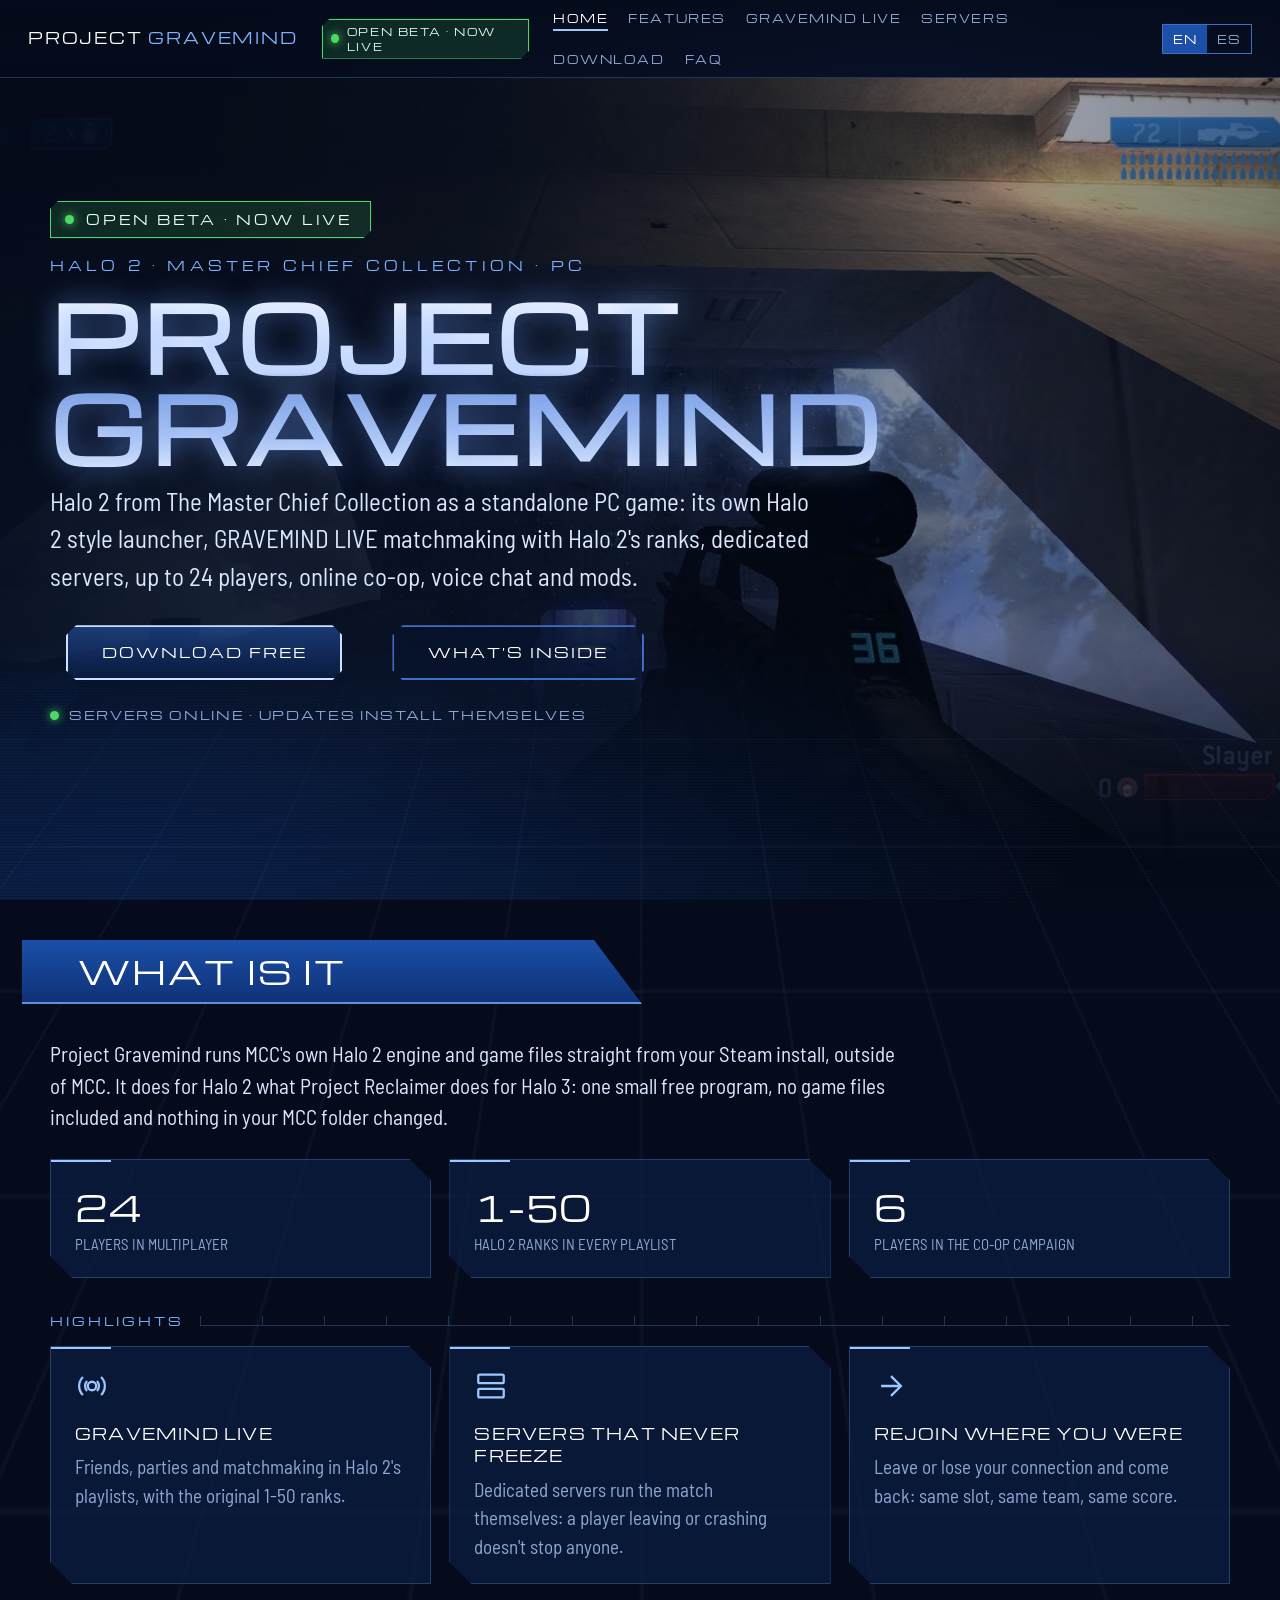
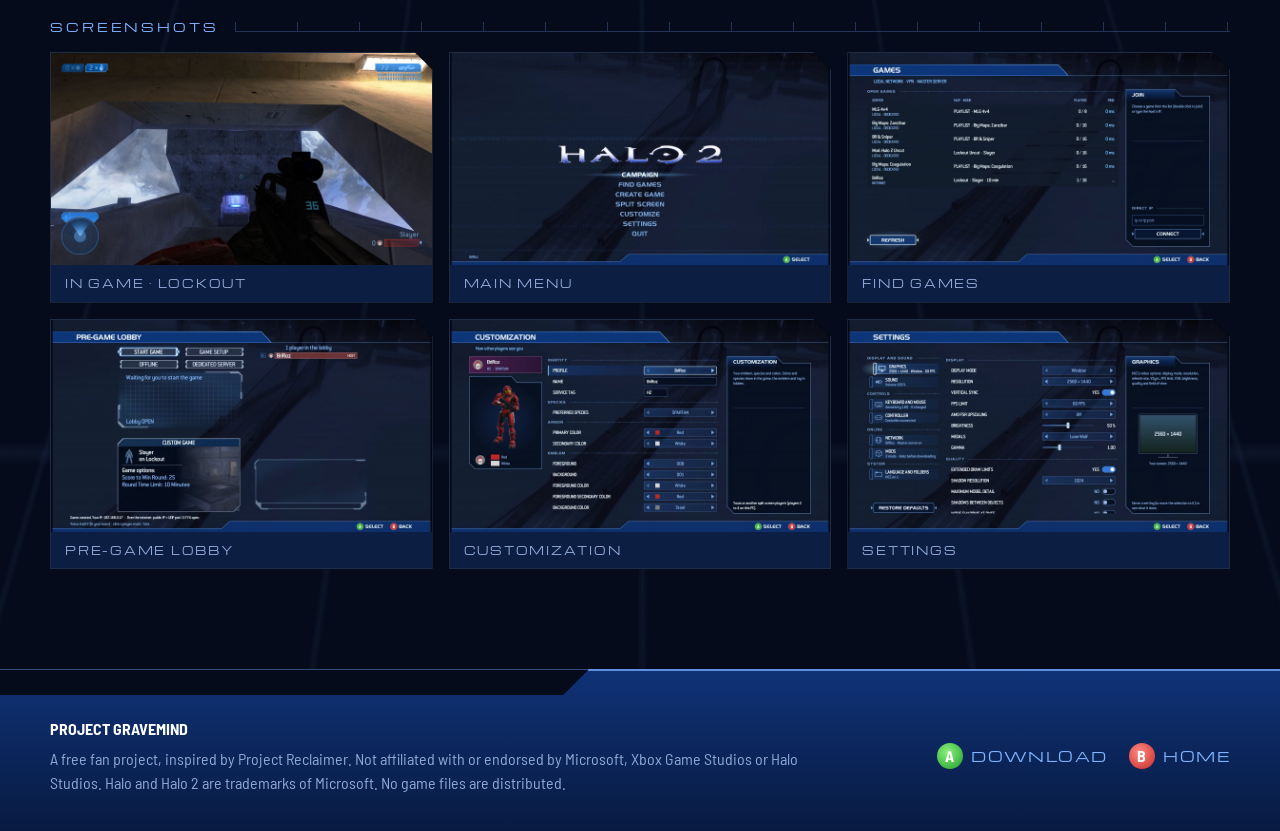
==== index.html @ e94c5c11 "The site: separate pages, open beta" ====
<!doctype html>
<html lang="en" data-lang="en">
<head>
<meta charset="utf-8">
<meta name="viewport" content="width=device-width, initial-scale=1">
<title>Project Gravemind</title>
<meta name="description" content="Halo 2 from The Master Chief Collection as a standalone PC game: GRAVEMIND LIVE matchmaking with Halo 2's ranks, dedicated servers, 24 players, online co-op, voice chat and mods. Open beta, free.">
<meta property="og:title" content="Project Gravemind · Open beta">
<meta property="og:description" content="Halo 2 from MCC as a standalone PC game: matchmaking with Halo 2's ranks, dedicated servers, 24 players, online co-op.">
<meta property="og:image" content="img/ingame.jpg">
<link rel="preconnect" href="https://fonts.googleapis.com">
<link rel="preconnect" href="https://fonts.gstatic.com" crossorigin>
<link href="https://fonts.googleapis.com/css2?family=Barlow+Semi+Condensed:wght@400;500;600&family=Michroma&display=swap" rel="stylesheet">
<link rel="stylesheet" href="style.css">
</head>
<body>
<div class="backdrop" aria-hidden="true"></div>
<header class="topbar">
  <a class="brand" href="index.html">PROJECT <b>GRAVEMIND</b></a>
  <div class="live-badge"><span class="dot"></span>OPEN BETA · NOW LIVE</div>
  <nav class="nav">
    <a href="index.html" class="on"><span lang="en">Home</span><span lang="es">Inicio</span></a>
    <a href="features.html"><span lang="en">Features</span><span lang="es">Funciones</span></a>
    <a href="live.html">GRAVEMIND LIVE</a>
    <a href="servers.html"><span lang="en">Servers</span><span lang="es">Servidores</span></a>
    <a href="download.html"><span lang="en">Download</span><span lang="es">Descargar</span></a>
    <a href="faq.html">FAQ</a>
  </nav>
  <div class="lang" role="group" aria-label="Language">
    <button type="button" data-set-lang="en">EN</button>
    <button type="button" data-set-lang="es">ES</button>
  </div>
</header>
<main>

<div class="hero">
  <div class="hero-bg" aria-hidden="true"></div>
  <div class="hero-inner">
    <div class="live-badge"><span class="dot"></span>OPEN BETA · NOW LIVE</div>
    <div class="kicker">Halo 2 · Master Chief Collection · PC</div>
    <h1 class="title">PROJECT<br>GRAVEMIND</h1>
    <p class="subtitle"><span lang="en">Halo 2 from The Master Chief Collection as a standalone PC game: its own Halo 2 style launcher, GRAVEMIND LIVE matchmaking with Halo 2's ranks, dedicated servers, up to 24 players, online co-op, voice chat and mods.</span><span lang="es">El Halo 2 de The Master Chief Collection como juego independiente de PC: su propio lanzador al estilo de Halo 2, matchmaking GRAVEMIND LIVE con los rangos de Halo 2, servidores dedicados, hasta 24 jugadores, cooperativo en línea, chat de voz y mods.</span></p>
    <div class="hero-actions">
      <span class="btn-wrap"><a class="btn" href="download.html"><span lang="en">Download free</span><span lang="es">Descargar gratis</span></a></span>
      <span class="btn-wrap"><a class="btn ghost" href="features.html"><span lang="en">What's inside</span><span lang="es">Qué incluye</span></a></span>
    </div>
    <div class="status"><span class="dot"></span><span lang="en">Servers online · updates install themselves</span><span lang="es">Servidores en línea · se actualiza solo</span></div>
  </div>
</div>
<section class="reveal">
  <div class="wrap">
    <div class="band"><h2><span lang="en">What is it</span><span lang="es">Qué es</span></h2></div>
    <p class="lead"><span lang="en">Project Gravemind runs MCC's own Halo 2 engine and game files straight from your Steam install, outside of MCC. It does for Halo 2 what Project Reclaimer does for Halo 3: one small free program, no game files included and nothing in your MCC folder changed.</span><span lang="es">Project Gravemind ejecuta el motor y los archivos de Halo 2 de MCC directamente desde tu instalación de Steam, fuera de MCC. Hace con Halo 2 lo que Project Reclaimer hace con Halo 3: un programa pequeño y gratuito, sin archivos del juego incluidos y sin tocar tu carpeta de MCC.</span></p>
    <div class="grid three">
      <div class="panel"><div class="stat">24<small><span lang="en">players in multiplayer</span><span lang="es">jugadores en multijugador</span></small></div></div>
      <div class="panel"><div class="stat">1-50<small><span lang="en">Halo 2 ranks in every playlist</span><span lang="es">rangos de Halo 2 en cada lista</span></small></div></div>
      <div class="panel"><div class="stat">6<small><span lang="en">players in the co-op campaign</span><span lang="es">jugadores en la campaña cooperativa</span></small></div></div>
    </div>
    <div class="label"><span lang="en">Highlights</span><span lang="es">Lo destacado</span></div>
    <div class="grid three">
      <div class="panel"><svg class="ico" viewBox="0 0 24 24" fill="none" stroke="currentColor" stroke-width="1.6"><circle cx="12" cy="12" r="3"/><path d="M5.6 5.6a9 9 0 0 0 0 12.8M18.4 5.6a9 9 0 0 1 0 12.8M8.5 8.5a5 5 0 0 0 0 7M15.5 8.5a5 5 0 0 1 0 7"/></svg><h3><span lang="en">GRAVEMIND LIVE</span><span lang="es">GRAVEMIND LIVE</span></h3><p><span lang="en">Friends, parties and matchmaking in Halo 2's playlists, with the original 1-50 ranks.</span><span lang="es">Amigos, party y matchmaking en las listas de Halo 2, con los rangos 1-50 originales.</span></p></div>
      <div class="panel"><svg class="ico" viewBox="0 0 24 24" fill="none" stroke="currentColor" stroke-width="1.6"><rect x="3" y="4" width="18" height="6" rx="1"/><rect x="3" y="14" width="18" height="6" rx="1"/><path d="M7 7h.01M7 17h.01"/></svg><h3><span lang="en">Servers that never freeze</span><span lang="es">Servidores que no se congelan</span></h3><p><span lang="en">Dedicated servers run the match themselves: a player leaving or crashing doesn't stop anyone.</span><span lang="es">Los servidores dedicados corren la partida ellos mismos: si un jugador se va o se le cierra el juego, nadie se queda congelado.</span></p></div>
      <div class="panel"><svg class="ico" viewBox="0 0 24 24" fill="none" stroke="currentColor" stroke-width="1.6"><path d="M5 12h14M12 5l7 7-7 7"/></svg><h3><span lang="en">Rejoin where you were</span><span lang="es">Vuelve donde estabas</span></h3><p><span lang="en">Leave or lose your connection and come back: same slot, same team, same score.</span><span lang="es">Si sales o se te cae la conexión y vuelves: mismo puesto, mismo equipo, mismos puntos.</span></p></div>
    </div>
    <div class="label"><span lang="en">Screenshots</span><span lang="es">Capturas</span></div>
    <div class="shots">
      <figure class="shot"><img src="img/ingame.jpg" alt="Lockout in game" loading="lazy"><figcaption><span lang="en">In game · Lockout</span><span lang="es">En partida · Encerrona</span></figcaption></figure>
      <figure class="shot"><img src="img/menu.jpg" alt="Main menu" loading="lazy"><figcaption><span lang="en">Main menu</span><span lang="es">Menú principal</span></figcaption></figure>
      <figure class="shot"><img src="img/browser.jpg" alt="Server browser" loading="lazy"><figcaption><span lang="en">Find games</span><span lang="es">Buscar partidas</span></figcaption></figure>
      <figure class="shot"><img src="img/lobby.jpg" alt="Pre-game lobby" loading="lazy"><figcaption><span lang="en">Pre-game lobby</span><span lang="es">Sala previa</span></figcaption></figure>
      <figure class="shot"><img src="img/customize.jpg" alt="Customization" loading="lazy"><figcaption><span lang="en">Customization</span><span lang="es">Personalizar</span></figcaption></figure>
      <figure class="shot"><img src="img/settings.jpg" alt="Settings" loading="lazy"><figcaption><span lang="en">Settings</span><span lang="es">Ajustes</span></figcaption></figure>
    </div>
  </div>
</section>

</main>
<footer>
  <div class="wrap">
    <div>
      <p><b style="color:#fff">PROJECT GRAVEMIND</b></p>
      <p><span lang="en">A free fan project, inspired by Project Reclaimer. Not affiliated with or endorsed by Microsoft, Xbox Game Studios or Halo Studios. Halo and Halo 2 are trademarks of Microsoft. No game files are distributed.</span><span lang="es">Un proyecto gratuito de fans, inspirado en Project Reclaimer. Sin relación ni respaldo de Microsoft, Xbox Game Studios ni Halo Studios. Halo y Halo 2 son marcas de Microsoft. No se distribuyen archivos del juego.</span></p>
    </div>
    <div class="legend">
      <span><i class="a">A</i><a href="download.html"><span lang="en">DOWNLOAD</span><span lang="es">DESCARGAR</span></a></span>
      <span><i class="b">B</i><a href="index.html"><span lang="en">HOME</span><span lang="es">INICIO</span></a></span>
    </div>
  </div>
</footer>
<div class="viewer" id="viewer"><img alt=""></div>
<script src="main.js"></script>
</body>
</html>
---- style.css ----
/* Halo 2 Project Gravemind - site styles (Halo 2 console menu look: blue bands, chamfered panels, tick rules). */
:root {
  --bg: #050b1a;
  --bg2: #0a1630;
  --panel: rgba(12, 30, 66, 0.72);
  --panel-solid: #0c1e42;
  --line: #3f6fc4;
  --line-soft: rgba(110, 160, 240, 0.28);
  --band: #1b4fa8;
  --band2: #0f3277;
  --text: #dbe7ff;
  --muted: #8fa8d6;
  --accent: #7fb2ff;
  --glow: #9cc7ff;
  --white: #ffffff;
  --warn: #ffb347;
  --green: #4cd964;
  --red: #ff5a52;
  --head: "Michroma", "Segoe UI", sans-serif;
  --body: "Barlow Semi Condensed", "Segoe UI", sans-serif;
}
* { box-sizing: border-box; }
html { scroll-behavior: smooth; }
body {
  margin: 0;
  background: var(--bg);
  color: var(--text);
  font-family: var(--body);
  font-size: 19px;
  line-height: 1.5;
  overflow-x: hidden;
}
/* language switch: only the chosen language shows */
html[data-lang="en"] body [lang="es"], html[data-lang="es"] body [lang="en"] { display: none !important; }

a { color: var(--accent); text-decoration: none; }
a:hover { color: var(--white); }
img { max-width: 100%; display: block; }
code { font-family: Consolas, "Cascadia Mono", monospace; font-size: 0.85em; background: rgba(127, 178, 255, 0.12);
  padding: 0.1em 0.35em; border-radius: 3px; color: var(--glow); }
pre { background: rgba(0, 0, 0, 0.45); border: 1px solid var(--line-soft); padding: 14px 16px; overflow-x: auto; margin: 12px 0; }
pre code { background: none; padding: 0; color: var(--text); }

/* animated backdrop: deep blue, slow drifting grid, scanlines */
.backdrop { position: fixed; inset: 0; z-index: -2;
  background: radial-gradient(ellipse at 70% 0%, #17336e 0%, transparent 55%),
              radial-gradient(ellipse at 10% 80%, #0d2756 0%, transparent 60%), var(--bg); }
.backdrop::before { content: ""; position: absolute; inset: -50%;
  background-image: linear-gradient(rgba(110, 160, 240, 0.06) 1px, transparent 1px),
                    linear-gradient(90deg, rgba(110, 160, 240, 0.06) 1px, transparent 1px);
  background-size: 64px 64px; transform: perspective(700px) rotateX(58deg) translateY(-10%);
  animation: drift 40s linear infinite; }
.backdrop::after { content: ""; position: absolute; inset: 0;
  background: repeating-linear-gradient(0deg, rgba(0, 0, 0, 0.18) 0 1px, transparent 1px 3px); pointer-events: none; }
@keyframes drift { to { background-position: 0 640px, 640px 0; } }
@media (prefers-reduced-motion: reduce) { .backdrop::before { animation: none; } }

/* top bar */
.topbar { position: sticky; top: 0; z-index: 10; display: flex; align-items: center; gap: 24px;
  padding: 10px 28px; background: linear-gradient(180deg, rgba(5, 11, 26, 0.96), rgba(5, 11, 26, 0.82));
  border-bottom: 1px solid var(--line-soft); backdrop-filter: blur(6px); }
.brand { font-family: var(--head); font-size: 15px; letter-spacing: 0.12em; color: var(--white); white-space: nowrap; }
.brand b { color: var(--accent); font-weight: 400; }
.nav { display: flex; gap: 20px; flex-wrap: wrap; margin-left: auto; }
.nav a { font-family: var(--head); font-size: 11px; letter-spacing: 0.14em; color: var(--muted); text-transform: uppercase; }
.nav a:hover { color: var(--white); }
.lang { display: flex; border: 1px solid var(--line); }
.lang button { background: none; border: 0; color: var(--muted); font-family: var(--head); font-size: 11px;
  padding: 6px 10px; cursor: pointer; letter-spacing: 0.1em; }
.lang button.on { background: var(--band); color: var(--white); }

/* hero */
.hero { position: relative; min-height: min(88vh, 860px); display: flex; align-items: center; padding: 60px 28px 80px; overflow: hidden; }
.hero-bg { position: absolute; inset: 0; z-index: -1; opacity: 0.85;
  background: linear-gradient(90deg, rgba(5, 11, 26, 0.97) 0%, rgba(5, 11, 26, 0.82) 38%, rgba(5, 11, 26, 0.25) 75%, rgba(5, 11, 26, 0.45) 100%),
              url("img/ingame.jpg") 70% center / cover no-repeat;
  mask-image: linear-gradient(180deg, #000 70%, transparent); -webkit-mask-image: linear-gradient(180deg, #000 70%, transparent); }
.hero-inner { max-width: 1180px; margin: 0 auto; width: 100%; }
.kicker { font-family: var(--head); font-size: 13px; letter-spacing: 0.32em; color: var(--accent); text-transform: uppercase; }
.title { font-family: var(--head); font-size: clamp(38px, 7vw, 92px); line-height: 1.02; margin: 14px 0 10px; color: var(--white);
  letter-spacing: 0.04em; text-shadow: 0 0 28px rgba(110, 160, 255, 0.55);
  background: linear-gradient(180deg, #ffffff 0%, #d6e4ff 45%, #7d9fe0 52%, #e9f1ff 100%);
  -webkit-background-clip: text; background-clip: text; color: transparent; }
.subtitle { font-size: clamp(19px, 2.2vw, 25px); max-width: 760px; color: var(--text); margin: 0 0 30px; }
.hero-actions { display: flex; flex-wrap: wrap; gap: 18px; align-items: center; }
.status { margin-top: 26px; display: inline-flex; align-items: center; gap: 10px; font-family: var(--head); font-size: 12px;
  letter-spacing: 0.14em; color: var(--muted); text-transform: uppercase; }
.dot { width: 9px; height: 9px; border-radius: 50%; background: var(--green); box-shadow: 0 0 10px var(--green); animation: pulse 2s infinite; }
@keyframes pulse { 50% { opacity: 0.35; } }

/* Halo 2 style button: chamfered box with arrow brackets on focus/hover */
.btn { position: relative; display: inline-block; font-family: var(--head); font-size: 14px; letter-spacing: 0.14em;
  text-transform: uppercase; color: var(--white); padding: 15px 34px; border: 2px solid #cfe0ff;
  background: linear-gradient(180deg, rgba(40, 90, 180, 0.55), rgba(10, 30, 70, 0.75));
  clip-path: polygon(10px 0, calc(100% - 10px) 0, 100% 10px, 100% calc(100% - 10px), calc(100% - 10px) 100%, 10px 100%, 0 calc(100% - 10px), 0 10px);
  transition: background 0.15s, box-shadow 0.15s; }
.btn:hover { background: linear-gradient(180deg, rgba(70, 130, 230, 0.75), rgba(20, 50, 110, 0.85)); color: var(--white); }
.btn-wrap { position: relative; display: inline-block; padding: 0 16px; }
.btn-wrap::before, .btn-wrap::after { content: ""; position: absolute; top: 50%; width: 0; height: 0; margin-top: -7px;
  border: 7px solid transparent; opacity: 0; transition: opacity 0.15s, transform 0.15s; }
.btn-wrap::before { left: 0; border-left-color: var(--glow); transform: translateX(-4px); }
.btn-wrap::after { right: 0; border-right-color: var(--glow); transform: translateX(4px); }
.btn-wrap:hover::before, .btn-wrap:hover::after, .btn-wrap:focus-within::before, .btn-wrap:focus-within::after { opacity: 1; transform: none; }
.btn.ghost { border-color: var(--line); background: rgba(8, 20, 48, 0.6); }

/* section band header, like the launcher's page title */
section { padding: 70px 28px 20px; }
.wrap { max-width: 1180px; margin: 0 auto; }
.band { position: relative; height: 64px; display: flex; align-items: center; margin: 0 -28px 34px; padding: 0 140px 0 56px;
  width: fit-content; min-width: min(620px, 100%); max-width: calc(100% + 28px);
  background: linear-gradient(180deg, var(--band) 0%, var(--band2) 100%); border-bottom: 2px solid #5f8fe0;
  clip-path: polygon(0 0, calc(100% - 48px) 0, 100% 100%, 0 100%); }
.band h2 { margin: 0; font-family: var(--head); font-weight: 400; font-size: clamp(20px, 3vw, 32px); letter-spacing: 0.06em;
  color: var(--white); text-transform: uppercase; }
.lead { font-size: 21px; color: var(--text); max-width: 860px; margin: 0 0 26px; }

/* small caps label with a tick rule, like "OPEN GAMES ----|----|----" */
.label { display: flex; align-items: center; gap: 16px; font-family: var(--head); font-size: 12px; letter-spacing: 0.24em;
  color: var(--accent); text-transform: uppercase; margin: 34px 0 16px; }
.label::after { content: ""; flex: 1; height: 9px; border-bottom: 1px solid var(--line-soft);
  background: repeating-linear-gradient(90deg, var(--line-soft) 0 1px, transparent 1px 62px) bottom / 100% 9px no-repeat; }

/* chamfered panels */
.panel { position: relative; background: var(--panel); border: 1px solid var(--line-soft); padding: 22px 24px;
  clip-path: polygon(0 0, calc(100% - 22px) 0, 100% 22px, 100% 100%, 22px 100%, 0 calc(100% - 22px)); }
.panel::before { content: ""; position: absolute; top: 0; left: 0; width: 60px; height: 2px; background: var(--glow); }
.panel h3 { margin: 0 0 8px; font-family: var(--head); font-weight: 400; font-size: 15px; letter-spacing: 0.08em; color: var(--white);
  text-transform: uppercase; }
.panel p { margin: 0; color: var(--muted); }
.panel ul { margin: 6px 0 0; padding-left: 20px; color: var(--muted); }
.grid { display: grid; gap: 18px; grid-template-columns: repeat(auto-fill, minmax(260px, 1fr)); }
.grid > * { min-width: 0; }
.grid.three { grid-template-columns: repeat(auto-fill, minmax(min(330px, 100%), 1fr)); }
.grid.two { grid-template-columns: repeat(auto-fill, minmax(min(420px, 100%), 1fr)); }
.ico { width: 34px; height: 34px; margin-bottom: 12px; color: var(--glow); }

/* gallery */
.shots { display: grid; gap: 16px; grid-template-columns: repeat(auto-fill, minmax(340px, 1fr)); }
.shot { margin: 0; border: 1px solid var(--line-soft); background: #000; cursor: zoom-in; overflow: hidden;
  clip-path: polygon(0 0, calc(100% - 18px) 0, 100% 18px, 100% 100%, 0 100%); }
.shot img { transition: transform 0.4s; }
.shot:hover img { transform: scale(1.04); }
.shot figcaption { font-family: var(--head); font-size: 11px; letter-spacing: 0.16em; color: var(--muted); padding: 10px 14px;
  text-transform: uppercase; background: var(--panel-solid); }
.viewer { position: fixed; inset: 0; z-index: 50; background: rgba(0, 4, 14, 0.92); display: none; align-items: center;
  justify-content: center; padding: 30px; cursor: zoom-out; }
.viewer.open { display: flex; }
.viewer img { max-height: 92vh; border: 1px solid var(--line); }

/* server list, like the in-game browser */
.servers { width: 100%; border-collapse: collapse; }
.servers th { font-family: var(--body); font-weight: 500; text-align: left; color: var(--muted); font-size: 16px; padding: 8px 14px;
  text-transform: uppercase; }
.servers td { padding: 12px 14px; background: rgba(14, 34, 74, 0.6); border-top: 4px solid var(--bg); vertical-align: top; }
.servers td:first-child { font-size: 21px; color: var(--white); }
.servers .sub { display: block; font-size: 14px; color: var(--accent); text-transform: uppercase; letter-spacing: 0.04em; }
.servers .port { font-family: Consolas, monospace; color: var(--glow); white-space: nowrap; }
.table-wrap { overflow-x: auto; }

/* steps */
.steps { counter-reset: step; display: grid; gap: 14px; margin: 0; padding: 0; list-style: none; }
.steps li { counter-increment: step; position: relative; padding: 16px 20px 16px 76px; background: var(--panel);
  border-left: 3px solid var(--line); }
.steps li::before { content: counter(step, decimal-leading-zero); position: absolute; left: 18px; top: 14px;
  font-family: var(--head); font-size: 22px; color: var(--accent); }

.note { border-left: 3px solid var(--warn); background: rgba(255, 179, 71, 0.08); padding: 14px 18px; margin: 18px 0; color: var(--text); }
.note strong { color: var(--warn); }
.check li::marker { content: "\25B8  "; color: var(--accent); }
details { background: var(--panel); border: 1px solid var(--line-soft); margin: 10px 0; padding: 0 18px; }
summary { cursor: pointer; padding: 14px 0; font-family: var(--head); font-size: 13px; letter-spacing: 0.06em; color: var(--white);
  list-style: none; }
summary::before { content: "\25B6"; display: inline-block; margin-right: 12px; color: var(--accent); transition: transform 0.15s; }
details[open] summary::before { transform: rotate(90deg); }
details > *:not(summary) { margin-top: 0; color: var(--muted); }

/* footer band, like the launcher's A / B legend */
footer { margin-top: 80px; position: relative; padding: 40px 28px 30px; background: linear-gradient(180deg, var(--band2), #081a40);
  border-top: 2px solid #5f8fe0; }
footer::before { content: ""; position: absolute; top: -2px; left: 0; width: 46%; height: 26px; background: var(--bg);
  clip-path: polygon(0 0, 100% 0, calc(100% - 26px) 100%, 0 100%); }
footer .wrap { display: grid; gap: 24px; grid-template-columns: 2fr 1fr; }
footer p { color: var(--muted); font-size: 16px; margin: 6px 0; }
.legend { display: flex; gap: 22px; justify-content: flex-end; align-items: center; font-family: var(--head); font-size: 14px;
  letter-spacing: 0.1em; color: var(--white); }
.legend span { display: inline-flex; align-items: center; gap: 8px; }
.legend i { display: inline-grid; place-items: center; width: 26px; height: 26px; border-radius: 50%; font-style: normal;
  font-family: var(--body); font-weight: 700; font-size: 16px; color: #fff; }
.legend .a { background: radial-gradient(circle at 40% 35%, #8af27c, #1f9b2b); }
.legend .b { background: radial-gradient(circle at 40% 35%, #ff8a80, #c62828); }

.reveal { opacity: 0; transform: translateY(18px); transition: opacity 0.6s, transform 0.6s; }
.reveal.in { opacity: 1; transform: none; }

@media (max-width: 860px) {
  .nav { display: none; }
  .topbar { padding: 10px 16px; justify-content: space-between; }
  section, .hero { padding-left: 16px; padding-right: 16px; }
  .band { margin: 0 -16px 28px; padding: 0 56px 0 20px; min-width: 0; max-width: calc(100% + 16px); height: auto; min-height: 56px;
    clip-path: polygon(0 0, calc(100% - 32px) 0, 100% 100%, 0 100%); }
  .grid.two, .shots { grid-template-columns: 1fr; }
  footer .wrap { grid-template-columns: 1fr; }
  .legend { justify-content: flex-start; }
  body { font-size: 18px; }
}

/* OPEN BETA · NOW LIVE: blinking green badge */
.live-badge { display: inline-flex; align-items: center; gap: 12px; margin-bottom: 18px; padding: 8px 18px 8px 14px;
  font-family: var(--head); font-size: 13px; letter-spacing: 0.22em; text-transform: uppercase; color: #eafff0;
  border: 1px solid var(--green); background: rgba(76, 217, 100, 0.14); box-shadow: 0 0 18px rgba(76, 217, 100, 0.35);
  clip-path: polygon(8px 0, 100% 0, 100% calc(100% - 8px), calc(100% - 8px) 100%, 0 100%, 0 8px);
  animation: blink 1.2s steps(1, end) infinite; }
.live-badge .dot { animation: none; }
@keyframes blink { 50% { color: var(--green); background: rgba(76, 217, 100, 0.04); box-shadow: none; border-color: rgba(76, 217, 100, 0.45); } }
@media (prefers-reduced-motion: reduce) { .live-badge { animation: none; } }
.topbar .live-badge { margin: 0; padding: 4px 10px 4px 8px; font-size: 10px; letter-spacing: 0.16em; gap: 8px; }

/* pages: the current one in the menu */
.nav a.on { color: var(--white); border-bottom: 2px solid var(--glow); padding-bottom: 2px; }
.page-hero { padding: 64px 28px 0; }
.page-hero .wrap > p { max-width: 860px; }
.cta { display: flex; flex-wrap: wrap; gap: 18px; margin: 28px 0 0; }
.stat { font-family: var(--head); font-size: 34px; color: var(--white); letter-spacing: 0.04em; }
.stat small { display: block; font-family: var(--body); font-size: 15px; color: var(--muted); letter-spacing: 0; text-transform: uppercase; }
.ranks { width: 100%; border-collapse: collapse; margin: 10px 0; }
.ranks th, .ranks td { text-align: left; padding: 8px 12px; border-top: 1px solid var(--line-soft); }
.ranks th { color: var(--muted); font-weight: 500; text-transform: uppercase; font-size: 15px; }

@media (max-width: 860px) {
  .nav { display: flex; order: 3; width: 100%; overflow-x: auto; flex-wrap: nowrap; gap: 16px; padding: 6px 0 2px; margin: 0; }
  .topbar { flex-wrap: wrap; }
  .topbar .live-badge { display: none; }
  .page-hero { padding: 40px 16px 0; }
}
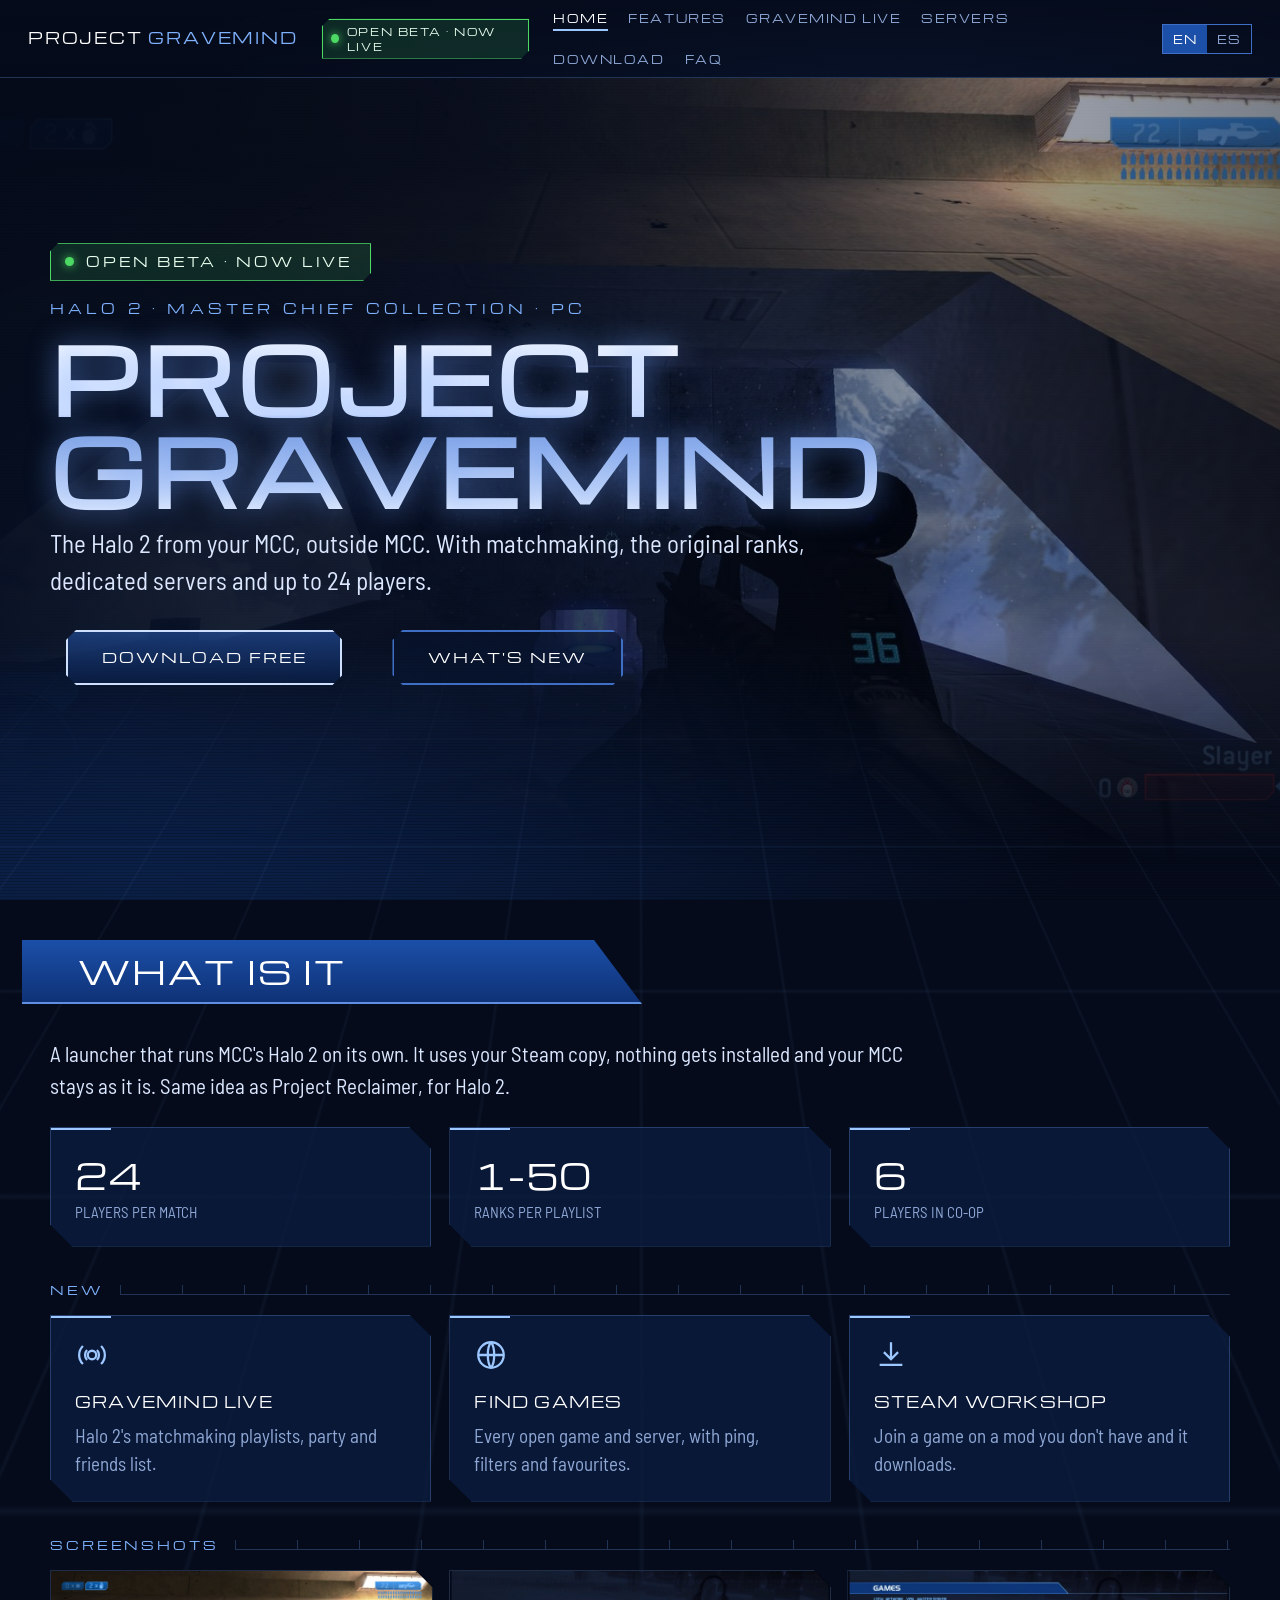
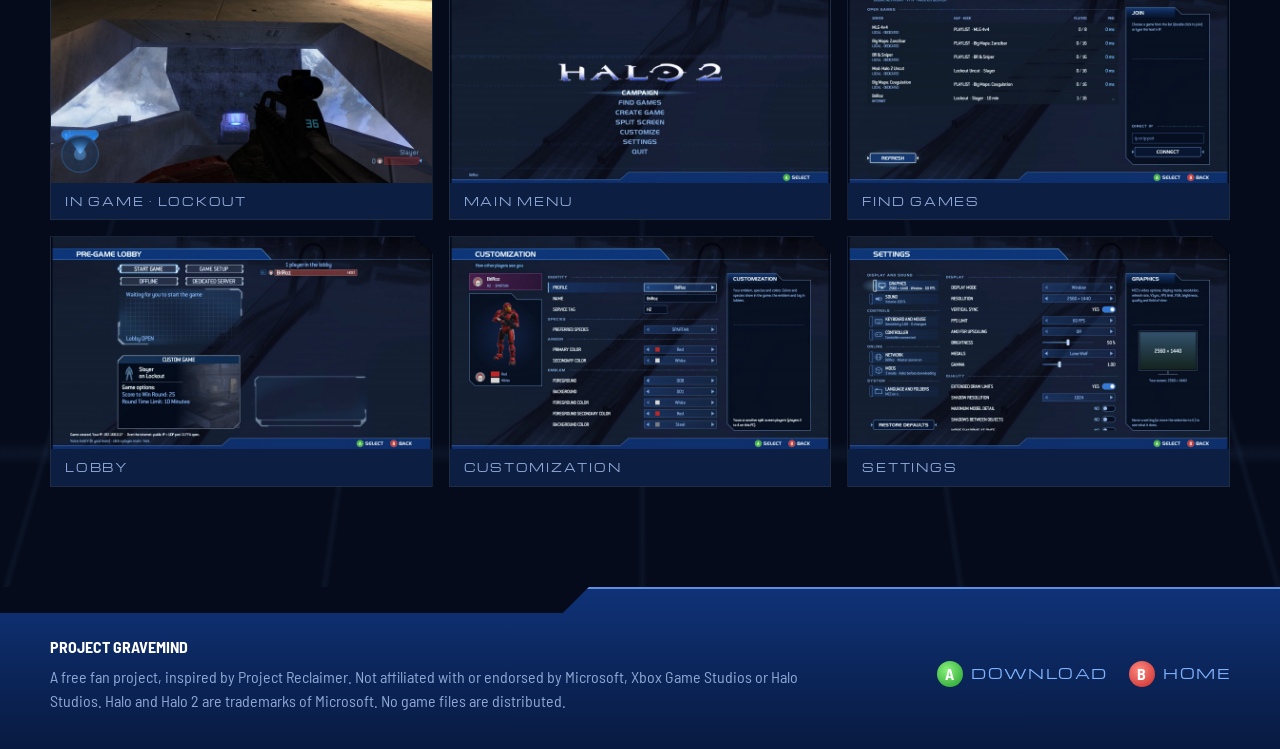
==== commit e4d3a495: "Novedades, dedicated server tutorial, shorter texts" ====
--- a/index.html
+++ b/index.html
@@ -39,35 +39,34 @@
     <div class="live-badge"><span class="dot"></span>OPEN BETA · NOW LIVE</div>
     <div class="kicker">Halo 2 · Master Chief Collection · PC</div>
     <h1 class="title">PROJECT<br>GRAVEMIND</h1>
-    <p class="subtitle"><span lang="en">Halo 2 from The Master Chief Collection as a standalone PC game: its own Halo 2 style launcher, GRAVEMIND LIVE matchmaking with Halo 2's ranks, dedicated servers, up to 24 players, online co-op, voice chat and mods.</span><span lang="es">El Halo 2 de The Master Chief Collection como juego independiente de PC: su propio lanzador al estilo de Halo 2, matchmaking GRAVEMIND LIVE con los rangos de Halo 2, servidores dedicados, hasta 24 jugadores, cooperativo en línea, chat de voz y mods.</span></p>
+    <p class="subtitle"><span lang="en">The Halo 2 from your MCC, outside MCC. With matchmaking, the original ranks, dedicated servers and up to 24 players.</span><span lang="es">El Halo 2 de tu MCC, fuera de MCC. Con matchmaking, los rangos originales, servidores dedicados y hasta 24 jugadores.</span></p>
     <div class="hero-actions">
       <span class="btn-wrap"><a class="btn" href="download.html"><span lang="en">Download free</span><span lang="es">Descargar gratis</span></a></span>
-      <span class="btn-wrap"><a class="btn ghost" href="features.html"><span lang="en">What's inside</span><span lang="es">Qué incluye</span></a></span>
+      <span class="btn-wrap"><a class="btn ghost" href="features.html"><span lang="en">What's new</span><span lang="es">Novedades</span></a></span>
     </div>
-    <div class="status"><span class="dot"></span><span lang="en">Servers online · updates install themselves</span><span lang="es">Servidores en línea · se actualiza solo</span></div>
   </div>
 </div>
 <section class="reveal">
   <div class="wrap">
     <div class="band"><h2><span lang="en">What is it</span><span lang="es">Qué es</span></h2></div>
-    <p class="lead"><span lang="en">Project Gravemind runs MCC's own Halo 2 engine and game files straight from your Steam install, outside of MCC. It does for Halo 2 what Project Reclaimer does for Halo 3: one small free program, no game files included and nothing in your MCC folder changed.</span><span lang="es">Project Gravemind ejecuta el motor y los archivos de Halo 2 de MCC directamente desde tu instalación de Steam, fuera de MCC. Hace con Halo 2 lo que Project Reclaimer hace con Halo 3: un programa pequeño y gratuito, sin archivos del juego incluidos y sin tocar tu carpeta de MCC.</span></p>
+    <p class="lead"><span lang="en">A launcher that runs MCC's Halo 2 on its own. It uses your Steam copy, nothing gets installed and your MCC stays as it is. Same idea as Project Reclaimer, for Halo 2.</span><span lang="es">Un lanzador que abre el Halo 2 de MCC por su cuenta. Usa tu copia de Steam, no instala nada y tu MCC queda igual. La misma idea que Project Reclaimer, pero para Halo 2.</span></p>
     <div class="grid three">
-      <div class="panel"><div class="stat">24<small><span lang="en">players in multiplayer</span><span lang="es">jugadores en multijugador</span></small></div></div>
-      <div class="panel"><div class="stat">1-50<small><span lang="en">Halo 2 ranks in every playlist</span><span lang="es">rangos de Halo 2 en cada lista</span></small></div></div>
-      <div class="panel"><div class="stat">6<small><span lang="en">players in the co-op campaign</span><span lang="es">jugadores en la campaña cooperativa</span></small></div></div>
+      <div class="panel"><div class="stat">24<small><span lang="en">players per match</span><span lang="es">jugadores por partida</span></small></div></div>
+      <div class="panel"><div class="stat">1-50<small><span lang="en">ranks per playlist</span><span lang="es">rangos por lista</span></small></div></div>
+      <div class="panel"><div class="stat">6<small><span lang="en">players in co-op</span><span lang="es">jugadores en cooperativo</span></small></div></div>
     </div>
-    <div class="label"><span lang="en">Highlights</span><span lang="es">Lo destacado</span></div>
+    <div class="label"><span lang="en">New</span><span lang="es">Novedades</span></div>
     <div class="grid three">
-      <div class="panel"><svg class="ico" viewBox="0 0 24 24" fill="none" stroke="currentColor" stroke-width="1.6"><circle cx="12" cy="12" r="3"/><path d="M5.6 5.6a9 9 0 0 0 0 12.8M18.4 5.6a9 9 0 0 1 0 12.8M8.5 8.5a5 5 0 0 0 0 7M15.5 8.5a5 5 0 0 1 0 7"/></svg><h3><span lang="en">GRAVEMIND LIVE</span><span lang="es">GRAVEMIND LIVE</span></h3><p><span lang="en">Friends, parties and matchmaking in Halo 2's playlists, with the original 1-50 ranks.</span><span lang="es">Amigos, party y matchmaking en las listas de Halo 2, con los rangos 1-50 originales.</span></p></div>
-      <div class="panel"><svg class="ico" viewBox="0 0 24 24" fill="none" stroke="currentColor" stroke-width="1.6"><rect x="3" y="4" width="18" height="6" rx="1"/><rect x="3" y="14" width="18" height="6" rx="1"/><path d="M7 7h.01M7 17h.01"/></svg><h3><span lang="en">Servers that never freeze</span><span lang="es">Servidores que no se congelan</span></h3><p><span lang="en">Dedicated servers run the match themselves: a player leaving or crashing doesn't stop anyone.</span><span lang="es">Los servidores dedicados corren la partida ellos mismos: si un jugador se va o se le cierra el juego, nadie se queda congelado.</span></p></div>
-      <div class="panel"><svg class="ico" viewBox="0 0 24 24" fill="none" stroke="currentColor" stroke-width="1.6"><path d="M5 12h14M12 5l7 7-7 7"/></svg><h3><span lang="en">Rejoin where you were</span><span lang="es">Vuelve donde estabas</span></h3><p><span lang="en">Leave or lose your connection and come back: same slot, same team, same score.</span><span lang="es">Si sales o se te cae la conexión y vuelves: mismo puesto, mismo equipo, mismos puntos.</span></p></div>
+      <div class="panel"><svg class="ico" viewBox="0 0 24 24" fill="none" stroke="currentColor" stroke-width="1.6"><circle cx="12" cy="12" r="3"/><path d="M5.6 5.6a9 9 0 0 0 0 12.8M18.4 5.6a9 9 0 0 1 0 12.8M8.5 8.5a5 5 0 0 0 0 7M15.5 8.5a5 5 0 0 1 0 7"/></svg><h3><span lang="en">GRAVEMIND LIVE</span><span lang="es">GRAVEMIND LIVE</span></h3><p><span lang="en">Halo 2's matchmaking playlists, party and friends list.</span><span lang="es">Las listas de matchmaking de Halo 2, party y lista de amigos.</span></p></div>
+      <div class="panel"><svg class="ico" viewBox="0 0 24 24" fill="none" stroke="currentColor" stroke-width="1.6"><circle cx="12" cy="12" r="9"/><path d="M3 12h18M12 3c3 3.5 3 14.5 0 18M12 3c-3 3.5-3 14.5 0 18"/></svg><h3><span lang="en">Find games</span><span lang="es">Buscar partidas</span></h3><p><span lang="en">Every open game and server, with ping, filters and favourites.</span><span lang="es">Todas las partidas y servidores abiertos, con ping, filtros y favoritas.</span></p></div>
+      <div class="panel"><svg class="ico" viewBox="0 0 24 24" fill="none" stroke="currentColor" stroke-width="1.6"><path d="M12 3v12M7 10l5 5 5-5M4 19h16"/></svg><h3><span lang="en">Steam Workshop</span><span lang="es">Steam Workshop</span></h3><p><span lang="en">Join a game on a mod you don't have and it downloads.</span><span lang="es">Si entras a una partida con un mod que no tienes, se descarga.</span></p></div>
     </div>
     <div class="label"><span lang="en">Screenshots</span><span lang="es">Capturas</span></div>
     <div class="shots">
-      <figure class="shot"><img src="img/ingame.jpg" alt="Lockout in game" loading="lazy"><figcaption><span lang="en">In game · Lockout</span><span lang="es">En partida · Encerrona</span></figcaption></figure>
+      <figure class="shot"><img src="img/ingame.jpg" alt="Lockout" loading="lazy"><figcaption><span lang="en">In game · Lockout</span><span lang="es">En partida · Encerrona</span></figcaption></figure>
       <figure class="shot"><img src="img/menu.jpg" alt="Main menu" loading="lazy"><figcaption><span lang="en">Main menu</span><span lang="es">Menú principal</span></figcaption></figure>
-      <figure class="shot"><img src="img/browser.jpg" alt="Server browser" loading="lazy"><figcaption><span lang="en">Find games</span><span lang="es">Buscar partidas</span></figcaption></figure>
-      <figure class="shot"><img src="img/lobby.jpg" alt="Pre-game lobby" loading="lazy"><figcaption><span lang="en">Pre-game lobby</span><span lang="es">Sala previa</span></figcaption></figure>
+      <figure class="shot"><img src="img/browser.jpg" alt="Find games" loading="lazy"><figcaption><span lang="en">Find games</span><span lang="es">Buscar partidas</span></figcaption></figure>
+      <figure class="shot"><img src="img/lobby.jpg" alt="Lobby" loading="lazy"><figcaption><span lang="en">Lobby</span><span lang="es">Sala</span></figcaption></figure>
       <figure class="shot"><img src="img/customize.jpg" alt="Customization" loading="lazy"><figcaption><span lang="en">Customization</span><span lang="es">Personalizar</span></figcaption></figure>
       <figure class="shot"><img src="img/settings.jpg" alt="Settings" loading="lazy"><figcaption><span lang="en">Settings</span><span lang="es">Ajustes</span></figcaption></figure>
     </div>
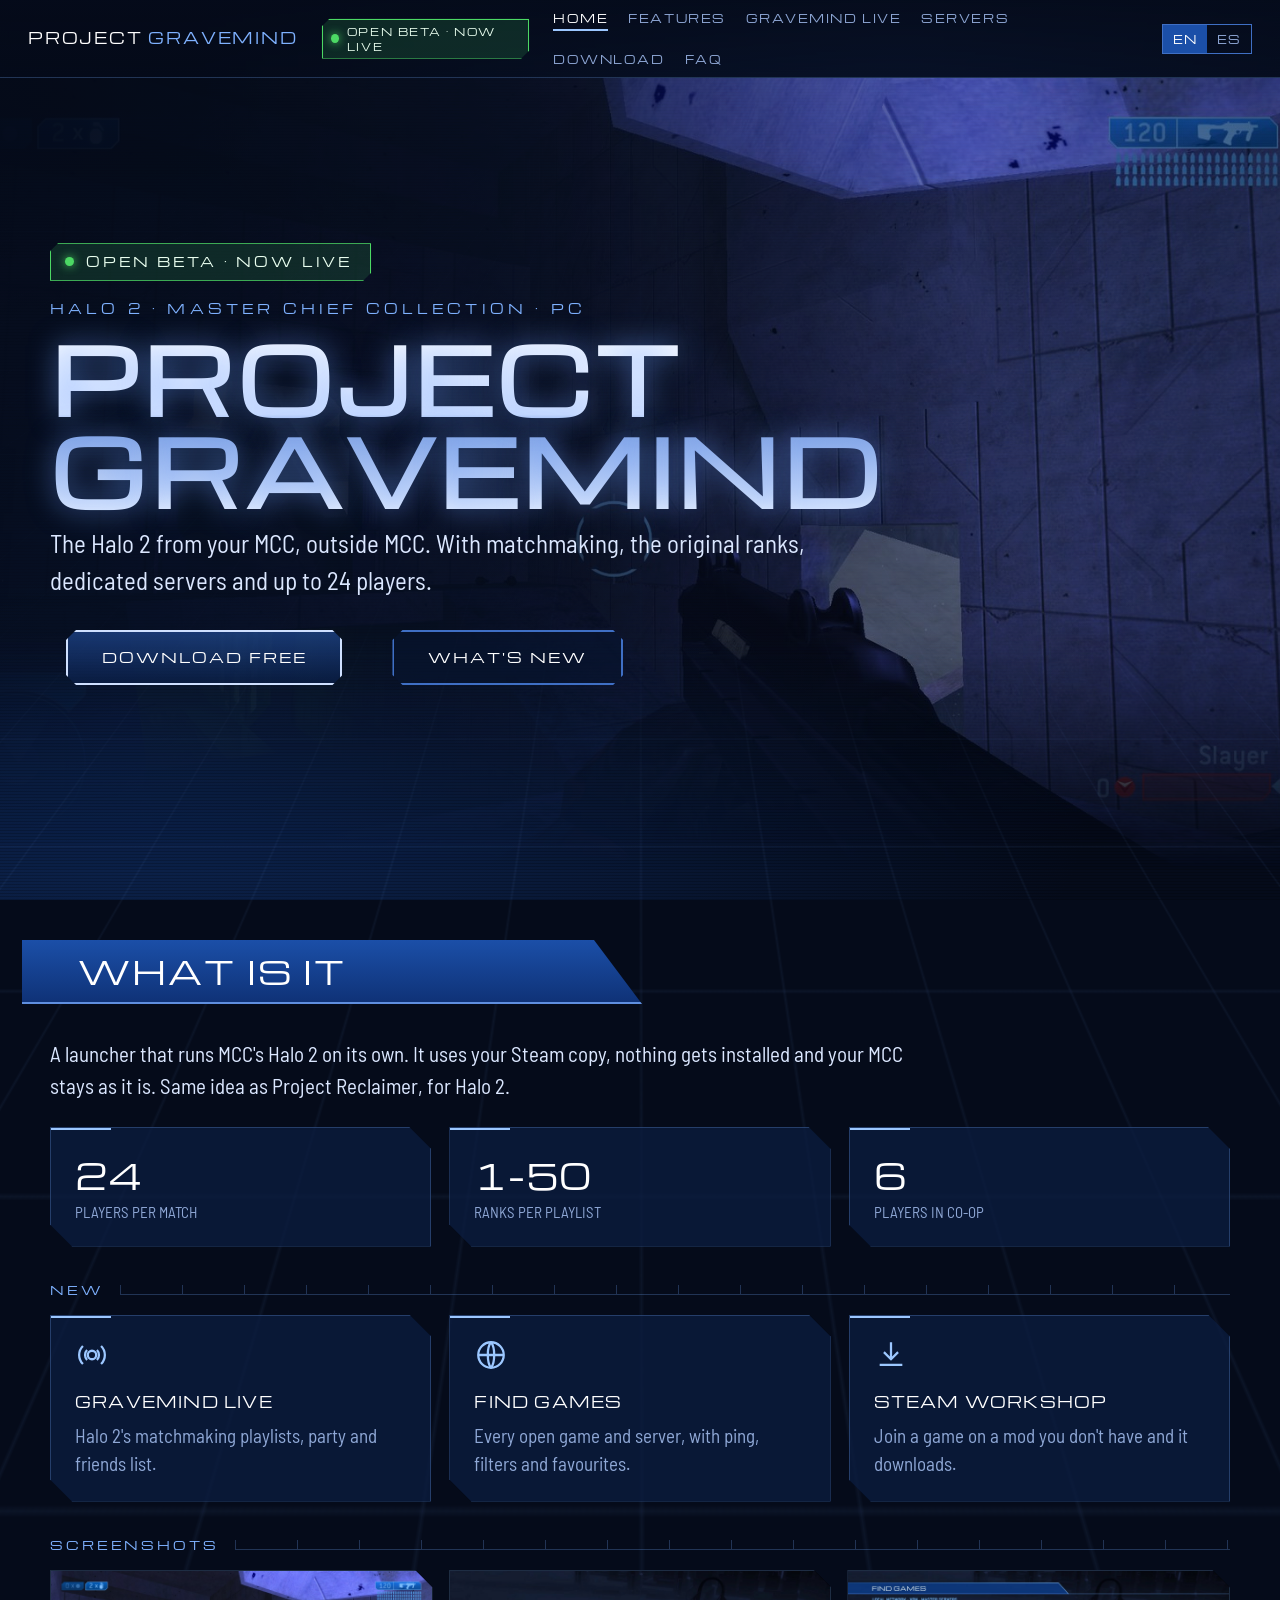
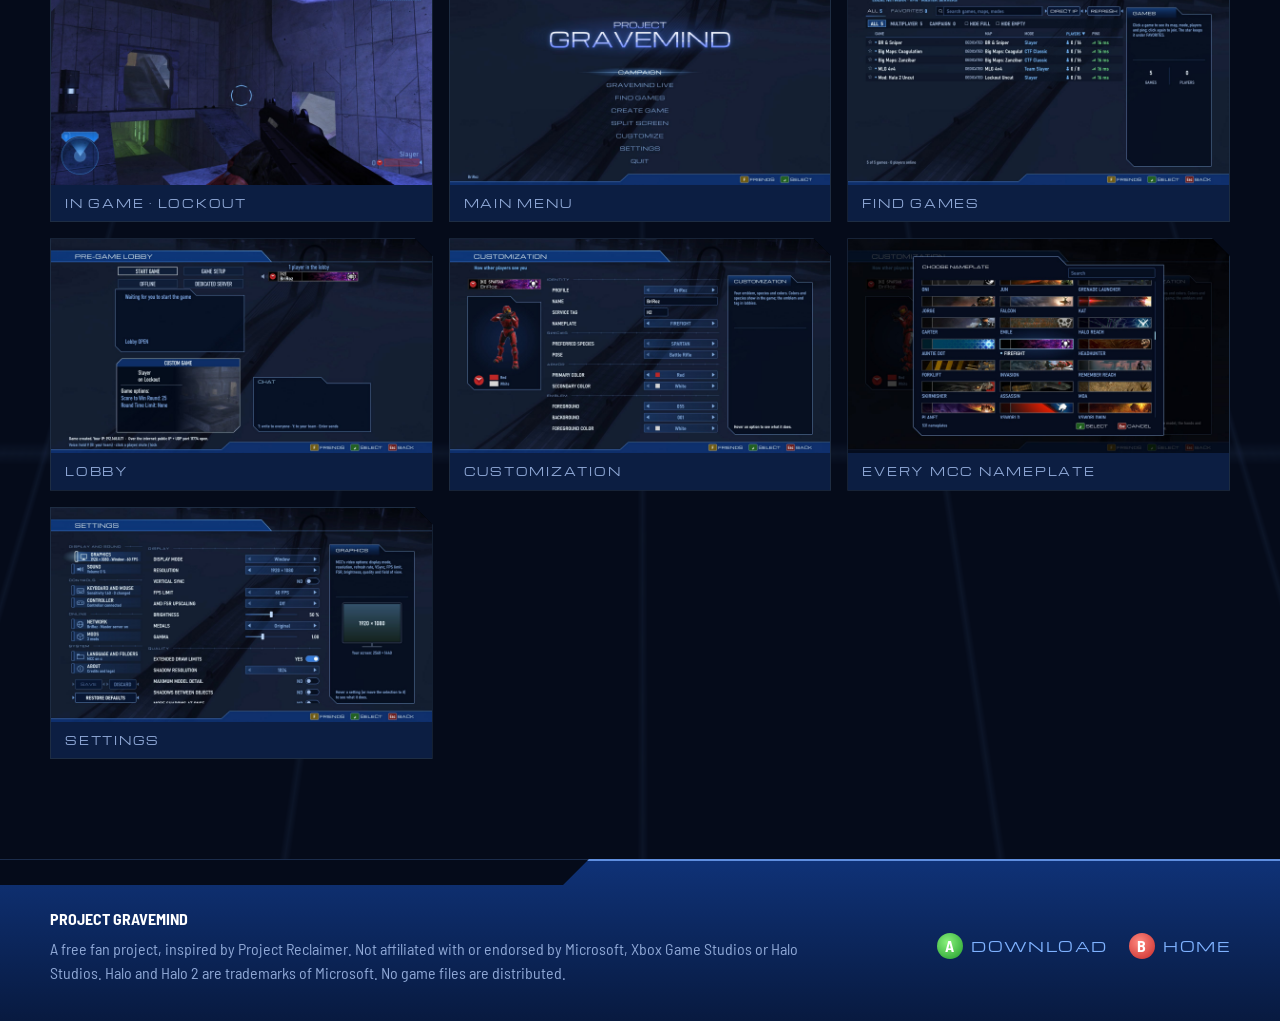
==== commit 410801c0: "New screenshots (menu, find games, lobby, customization, settings, in game) and the nameplate picker" ====
--- a/index.html
+++ b/index.html
@@ -68,6 +68,7 @@
       <figure class="shot"><img src="img/browser.jpg" alt="Find games" loading="lazy"><figcaption><span lang="en">Find games</span><span lang="es">Buscar partidas</span></figcaption></figure>
       <figure class="shot"><img src="img/lobby.jpg" alt="Lobby" loading="lazy"><figcaption><span lang="en">Lobby</span><span lang="es">Sala</span></figcaption></figure>
       <figure class="shot"><img src="img/customize.jpg" alt="Customization" loading="lazy"><figcaption><span lang="en">Customization</span><span lang="es">Personalizar</span></figcaption></figure>
+      <figure class="shot"><img src="img/nameplates.jpg" alt="Nameplates" loading="lazy"><figcaption><span lang="en">Every MCC nameplate</span><span lang="es">Todas las placas de MCC</span></figcaption></figure>
       <figure class="shot"><img src="img/settings.jpg" alt="Settings" loading="lazy"><figcaption><span lang="en">Settings</span><span lang="es">Ajustes</span></figcaption></figure>
     </div>
   </div>
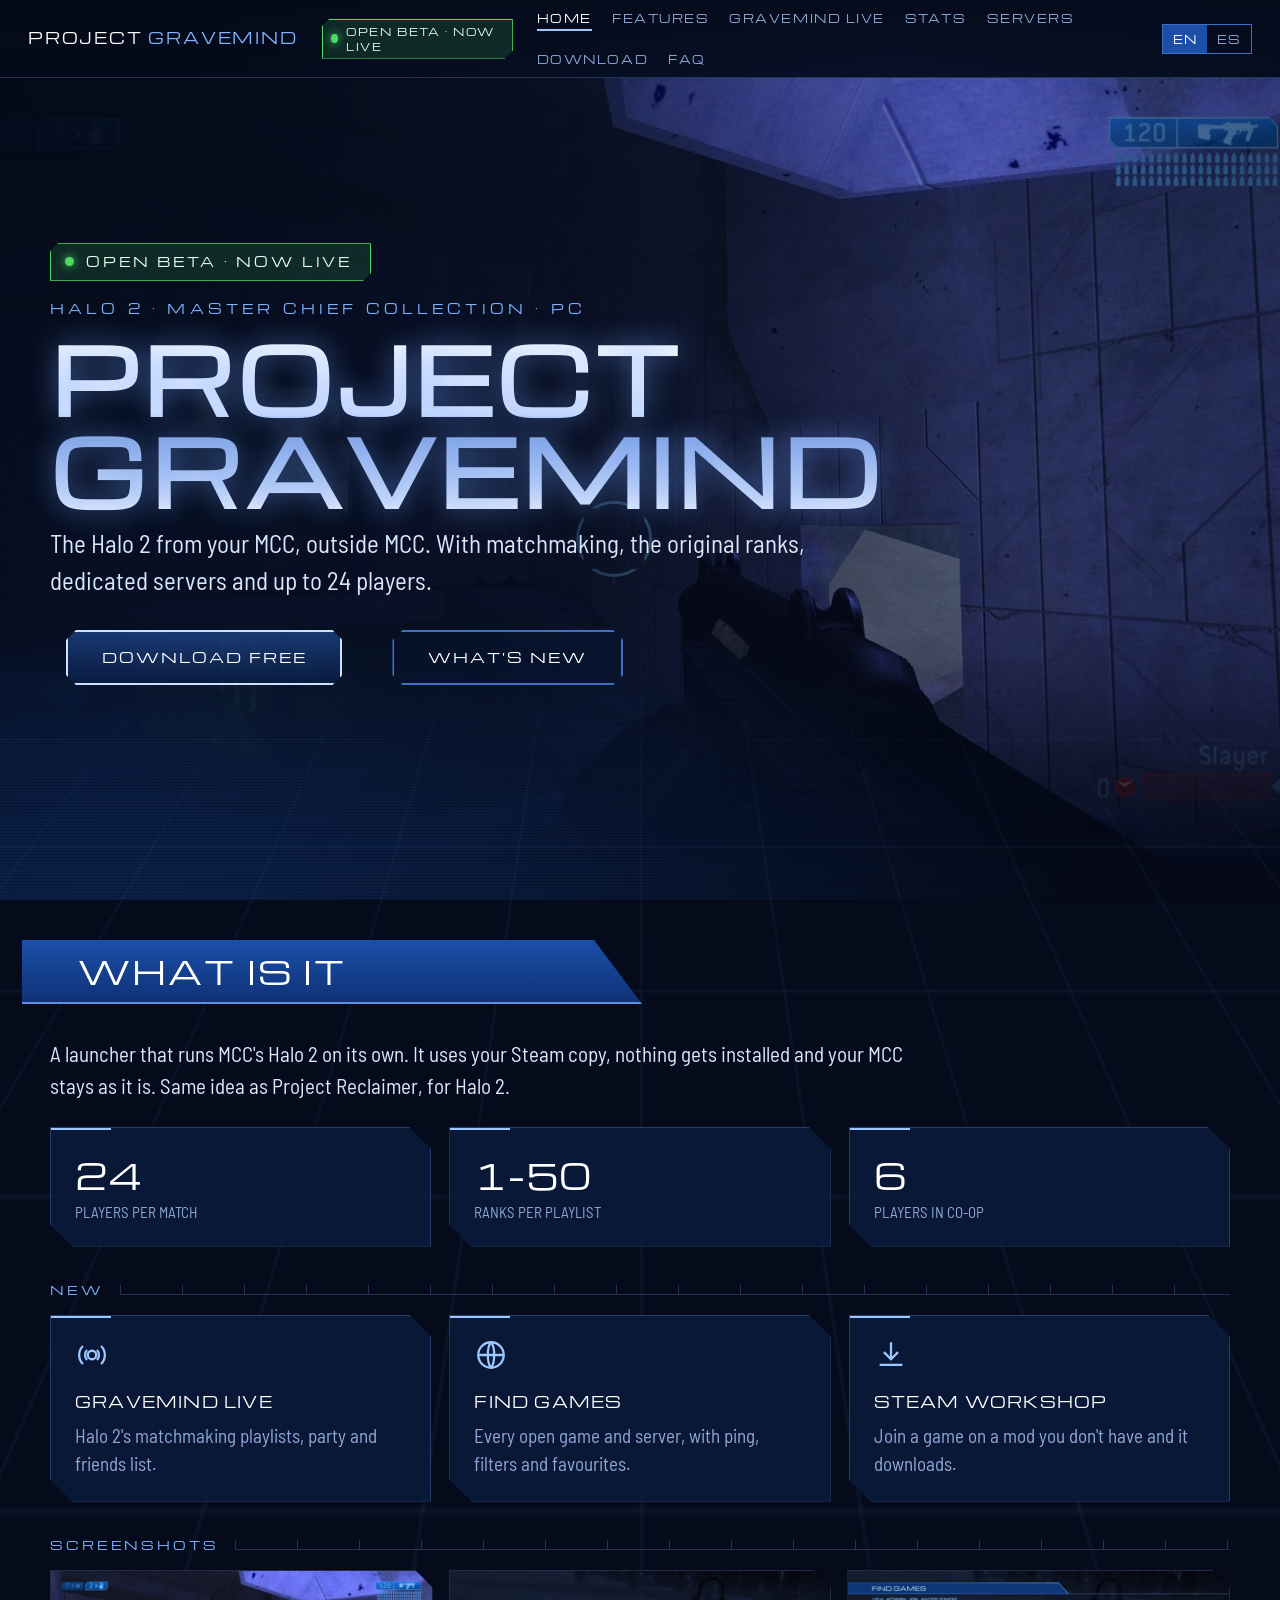
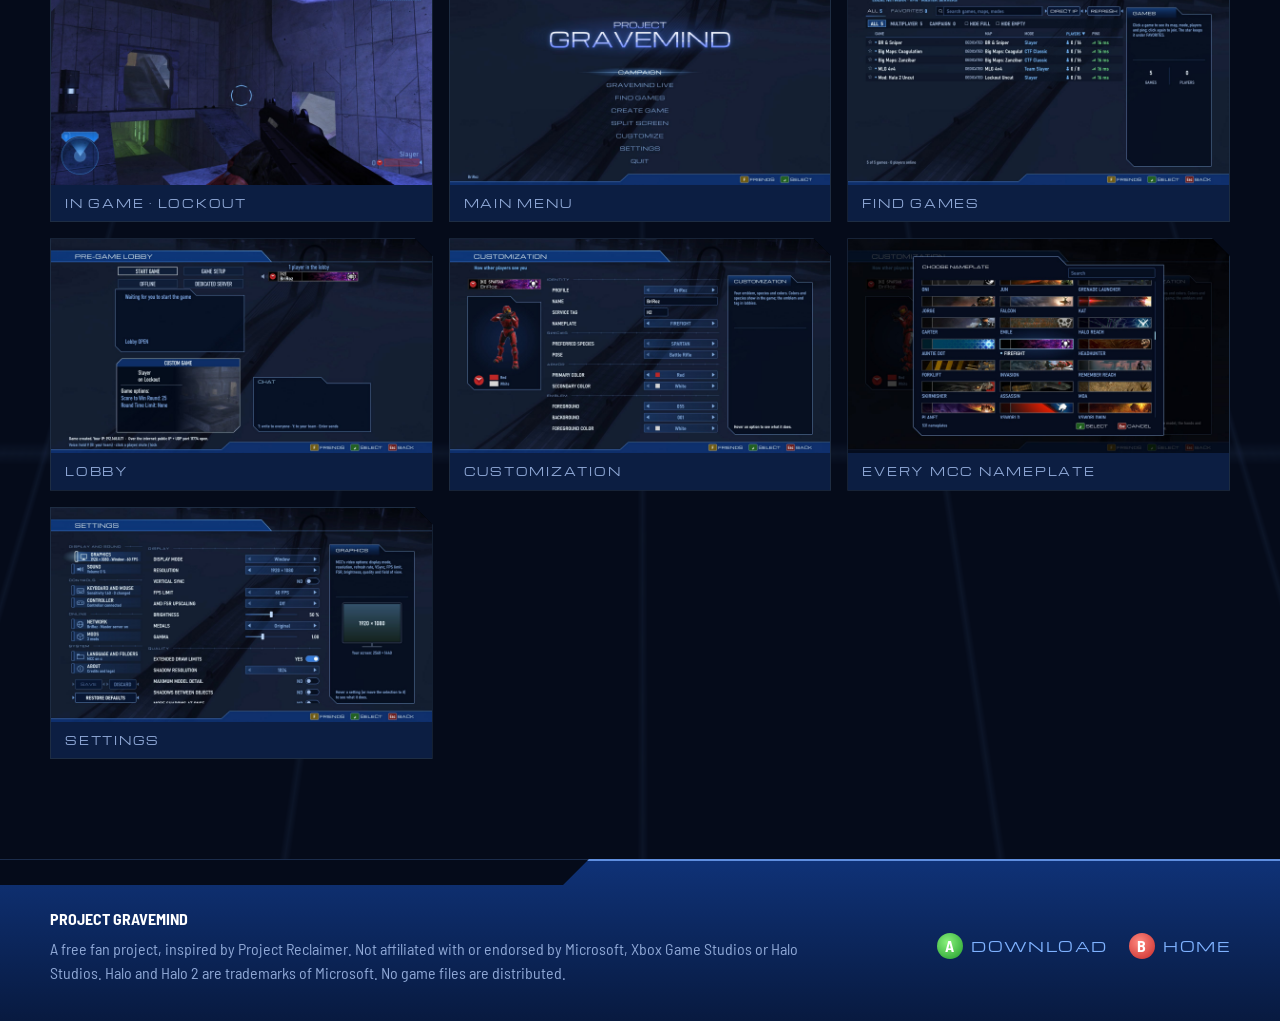
==== commit f89fe4ae: "Stats page: live GRAVEMIND LIVE matches, ranks and carnage totals" ====
--- a/index.html
+++ b/index.html
@@ -22,6 +22,7 @@
     <a href="index.html" class="on"><span lang="en">Home</span><span lang="es">Inicio</span></a>
     <a href="features.html"><span lang="en">Features</span><span lang="es">Funciones</span></a>
     <a href="live.html">GRAVEMIND LIVE</a>
+    <a href="stats.html"><span lang="en">Stats</span><span lang="es">Estadísticas</span></a>
     <a href="servers.html"><span lang="en">Servers</span><span lang="es">Servidores</span></a>
     <a href="download.html"><span lang="en">Download</span><span lang="es">Descargar</span></a>
     <a href="faq.html">FAQ</a>
--- a/style.css
+++ b/style.css
@@ -232,3 +232,71 @@
   .topbar .live-badge { display: none; }
   .page-hero { padding: 40px 16px 0; }
 }
+
+/* stats page (stats.js): tiles, match cards, compact tables, player card, recent matches */
+.grid.four { grid-template-columns: repeat(auto-fill, minmax(min(200px, 100%), 1fr)); }
+.tiles .panel { padding: 16px 20px; }
+.updated { font-family: var(--head); font-size: 12px; letter-spacing: 0.16em; color: var(--muted); text-transform: uppercase; }
+.warn { color: var(--warn); }
+.empty { color: var(--muted); font-style: italic; margin: 0; }
+.lvl { display: inline-grid; place-items: center; min-width: 30px; height: 24px; padding: 0 5px; margin-right: 8px; font-family: var(--head);
+  font-size: 11px; color: var(--white); background: linear-gradient(180deg, var(--band), var(--band2)); border: 1px solid #5f8fe0;
+  clip-path: polygon(4px 0, 100% 0, 100% calc(100% - 4px), calc(100% - 4px) 100%, 0 100%, 0 4px); vertical-align: middle; }
+.tag { font-family: var(--head); font-size: 9px; letter-spacing: 0.1em; color: var(--warn); text-transform: uppercase; margin-left: 6px; vertical-align: middle; }
+.tbl { width: 100%; border-collapse: collapse; font-size: 17px; }
+.tbl th { font-family: var(--body); font-weight: 500; text-align: left; color: var(--muted); font-size: 14px; padding: 6px 10px; text-transform: uppercase;
+  white-space: nowrap; user-select: none; }
+.tbl th[data-sort] { cursor: pointer; }
+.tbl th.down::after { content: " \25BE"; color: var(--glow); }
+.tbl th.up::after { content: " \25B4"; color: var(--glow); }
+.tbl td { padding: 7px 10px; background: rgba(14, 34, 74, 0.6); border-top: 3px solid var(--bg); white-space: nowrap; }
+.tbl td:first-child { color: var(--white); }
+.tbl td.rank { color: var(--accent); font-family: var(--head); font-size: 12px; }
+.tbl tr[data-player], .tbl td[data-player] { cursor: pointer; }
+.tbl tr[data-player]:hover td { background: rgba(40, 80, 150, 0.6); }
+.tbl .t-red td:first-child { border-left: 3px solid #d9453d; }
+.tbl .t-blue td:first-child { border-left: 3px solid #3f7be0; }
+.tbl .left td { color: var(--muted); }
+.tbl .won { color: var(--green); }
+.tbl .lost { color: var(--red); }
+.tbl small { color: var(--muted); font-size: 13px; }
+.online { color: var(--green); }
+.tabs { display: flex; flex-wrap: wrap; gap: 8px; margin: 0 0 14px; }
+.tabs button { font-family: var(--head); font-size: 11px; letter-spacing: 0.1em; text-transform: uppercase; color: var(--muted); background: rgba(8, 20, 48, 0.6);
+  border: 1px solid var(--line-soft); padding: 8px 14px; cursor: pointer; }
+.tabs button.on { color: var(--white); background: var(--band); border-color: #5f8fe0; }
+.filter { display: flex; align-items: center; gap: 16px; margin: 0 0 14px; }
+.filter input { font-family: var(--body); font-size: 18px; color: var(--white); background: rgba(0, 0, 0, 0.35); border: 1px solid var(--line);
+  padding: 8px 12px; width: min(320px, 100%); }
+.filter span { color: var(--muted); font-size: 15px; text-transform: uppercase; }
+.more { margin: 16px 0 0; }
+.more .btn { padding: 10px 24px; font-size: 12px; }
+.match .mhead { display: flex; justify-content: space-between; gap: 12px; font-family: var(--head); font-size: 11px; letter-spacing: 0.12em;
+  text-transform: uppercase; color: var(--accent); margin-bottom: 10px; }
+.match .state { color: var(--green); }
+.match .teams { display: grid; gap: 14px; grid-template-columns: 1fr 1fr; }
+.match .team ul { list-style: none; margin: 6px 0 0; padding: 0; }
+.match .team li { padding: 3px 0; color: var(--text); }
+.match .team b { font-family: var(--head); font-size: 10px; letter-spacing: 0.12em; text-transform: uppercase; }
+.match .team.red b, .red { color: #ff7b73; }
+.match .team.blue b, .blue { color: #7fb2ff; }
+.match .team:only-child { grid-column: 1 / -1; }
+.player-card { margin-top: 18px; }
+.player-card h3 { font-size: 19px; }
+.player-card .sub, details .sub { color: var(--muted); font-size: 16px; margin: 0 0 10px; }
+.player-card .close { position: absolute; top: 10px; right: 14px; background: none; border: 0; color: var(--muted); font-size: 26px; cursor: pointer; }
+.player-card .close:hover { color: var(--white); }
+.player-card .label { margin: 22px 0 10px; }
+.medals { list-style: none; margin: 0; padding: 0; display: grid; gap: 6px 18px; grid-template-columns: repeat(auto-fill, minmax(220px, 1fr)); color: var(--muted); }
+.medals b { color: var(--white); font-family: var(--head); font-size: 12px; margin-right: 6px; }
+#recent summary { display: flex; flex-wrap: wrap; gap: 8px 18px; align-items: baseline; }
+#recent .when { color: var(--muted); font-family: var(--body); font-size: 15px; letter-spacing: 0; min-width: 120px; }
+#recent .what { flex: 1; }
+#recent .outcome { font-family: var(--body); font-size: 17px; letter-spacing: 0; }
+#recent .outcome .won { font-weight: 600; text-decoration: underline; text-decoration-color: var(--glow); }
+#recent details > div, #recent details > p { margin-bottom: 14px; }
+.note.small { font-size: 16px; margin-top: 30px; }
+@media (max-width: 860px) {
+  .match .teams { grid-template-columns: 1fr; }
+  .tbl { font-size: 15px; }
+}
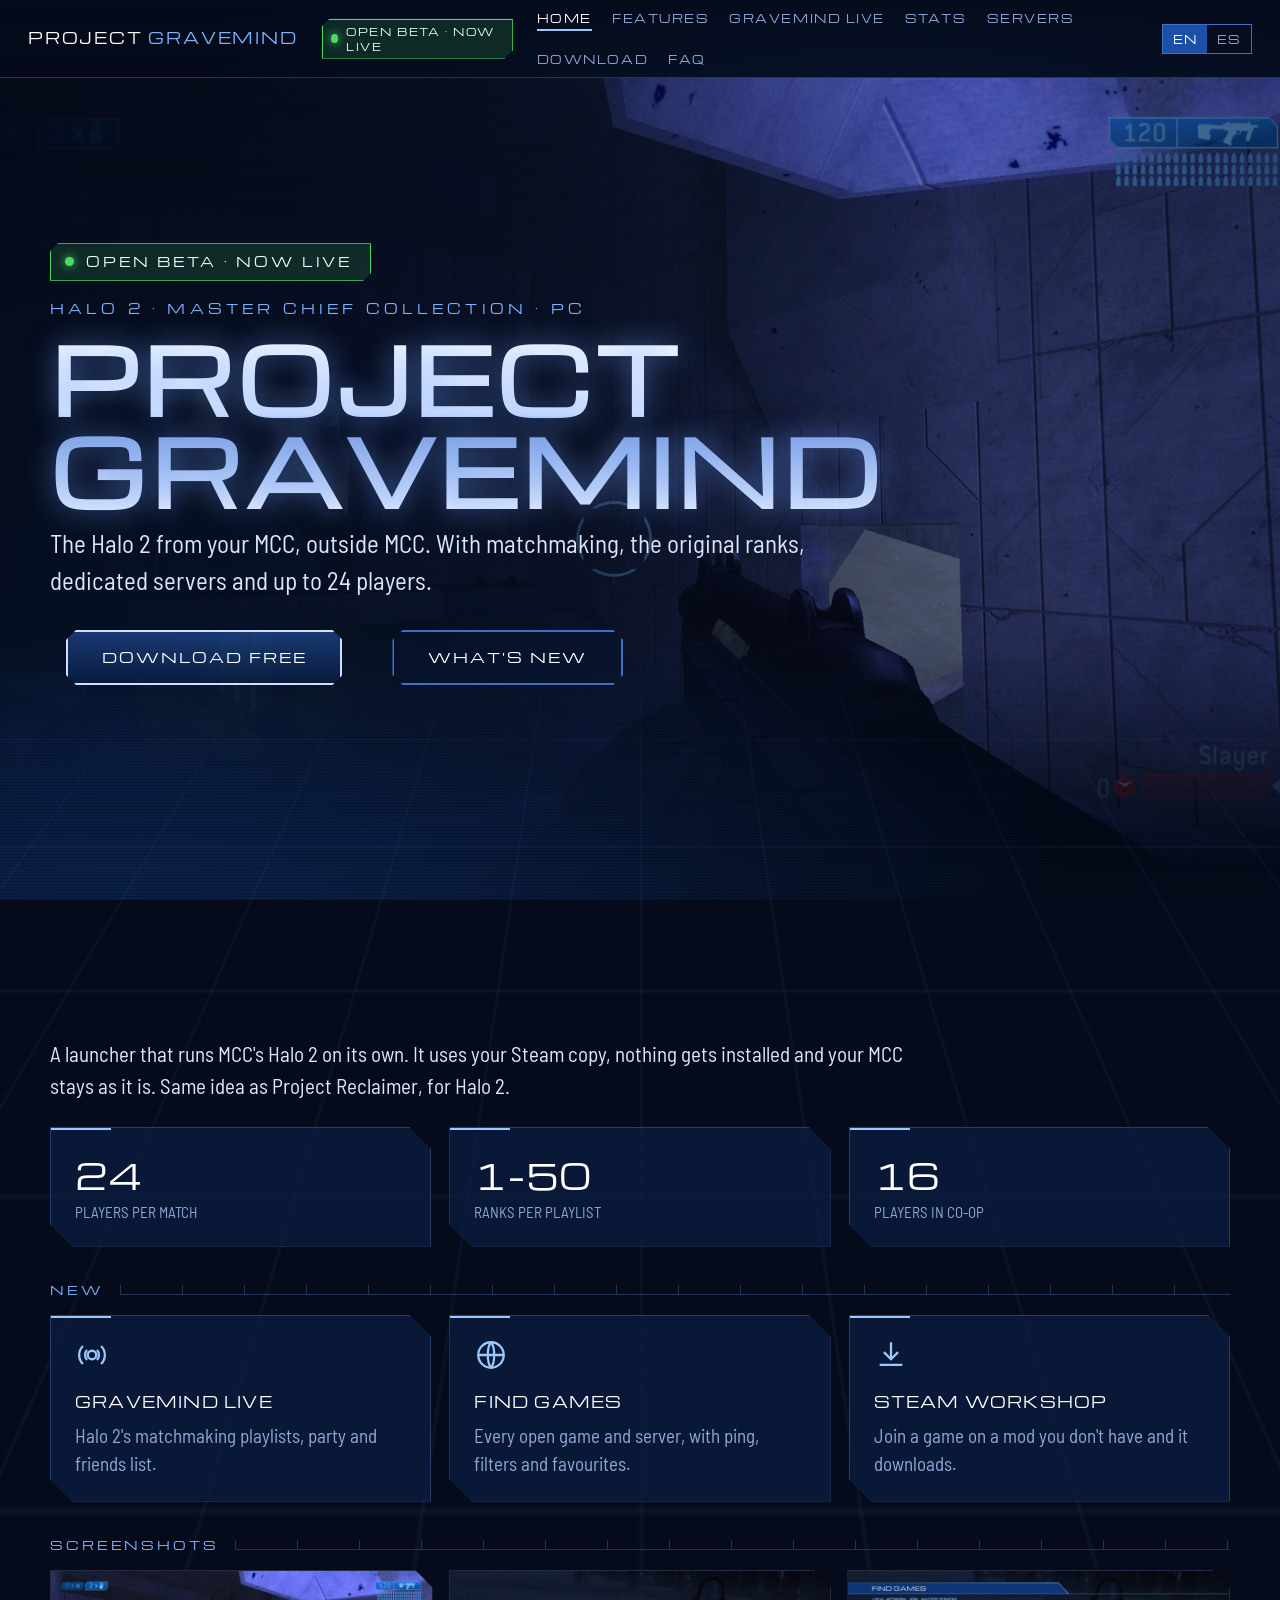
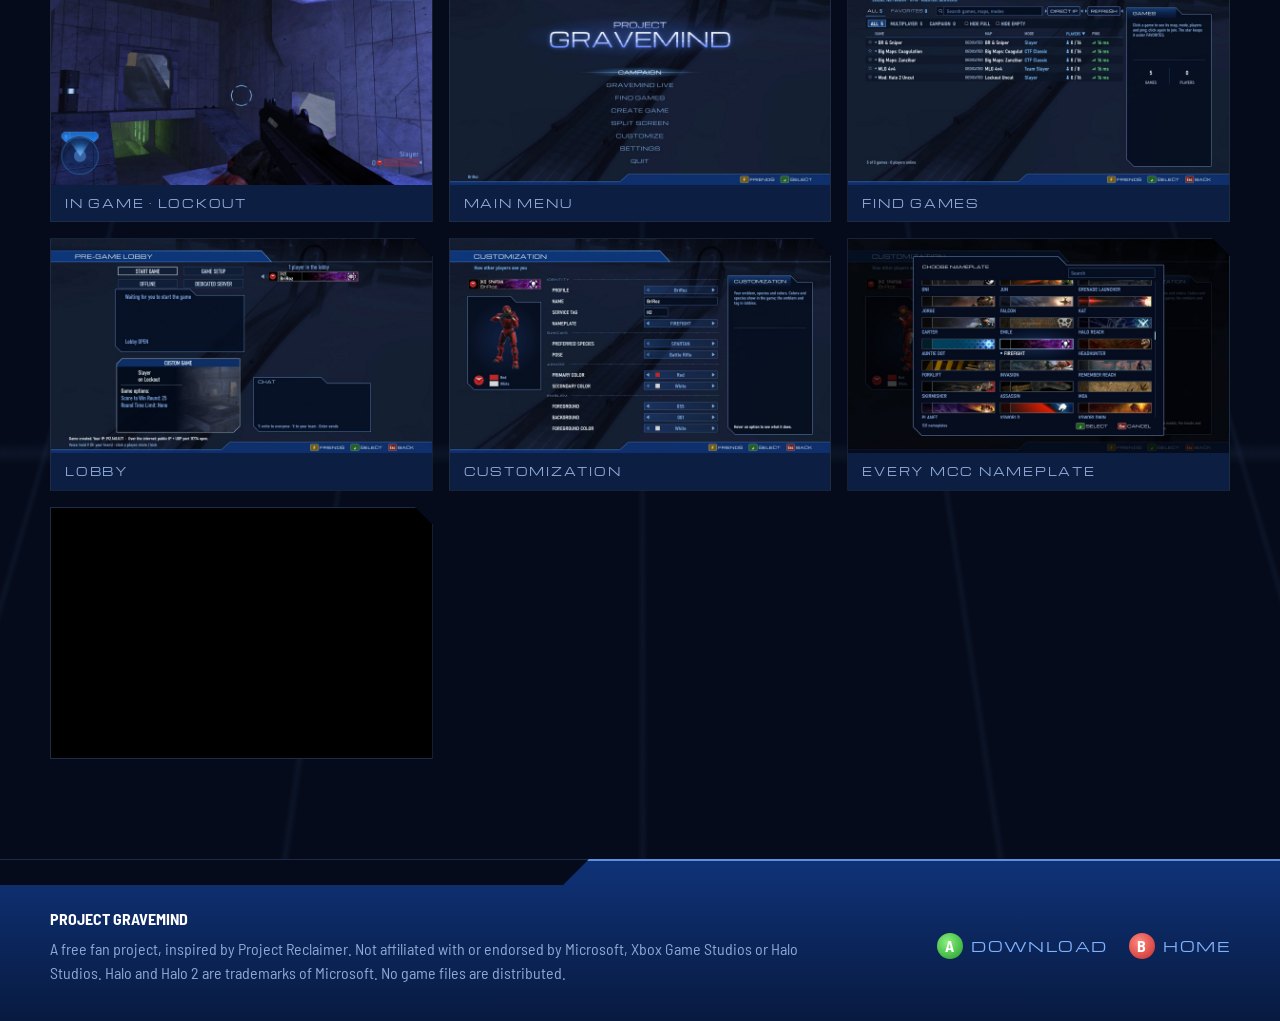
==== commit 024bff2b: "Download straight from GitHub (the public beta release); one language per text" ====
--- a/index.html
+++ b/index.html
@@ -54,11 +54,11 @@
     <div class="grid three">
       <div class="panel"><div class="stat">24<small><span lang="en">players per match</span><span lang="es">jugadores por partida</span></small></div></div>
       <div class="panel"><div class="stat">1-50<small><span lang="en">ranks per playlist</span><span lang="es">rangos por lista</span></small></div></div>
-      <div class="panel"><div class="stat">6<small><span lang="en">players in co-op</span><span lang="es">jugadores en cooperativo</span></small></div></div>
+      <div class="panel"><div class="stat">16<small><span lang="en">players in co-op</span><span lang="es">jugadores en cooperativo</span></small></div></div>
     </div>
     <div class="label"><span lang="en">New</span><span lang="es">Novedades</span></div>
     <div class="grid three">
-      <div class="panel"><svg class="ico" viewBox="0 0 24 24" fill="none" stroke="currentColor" stroke-width="1.6"><circle cx="12" cy="12" r="3"/><path d="M5.6 5.6a9 9 0 0 0 0 12.8M18.4 5.6a9 9 0 0 1 0 12.8M8.5 8.5a5 5 0 0 0 0 7M15.5 8.5a5 5 0 0 1 0 7"/></svg><h3><span lang="en">GRAVEMIND LIVE</span><span lang="es">GRAVEMIND LIVE</span></h3><p><span lang="en">Halo 2's matchmaking playlists, party and friends list.</span><span lang="es">Las listas de matchmaking de Halo 2, party y lista de amigos.</span></p></div>
+      <div class="panel"><svg class="ico" viewBox="0 0 24 24" fill="none" stroke="currentColor" stroke-width="1.6"><circle cx="12" cy="12" r="3"/><path d="M5.6 5.6a9 9 0 0 0 0 12.8M18.4 5.6a9 9 0 0 1 0 12.8M8.5 8.5a5 5 0 0 0 0 7M15.5 8.5a5 5 0 0 1 0 7"/></svg><h3><span lang="en">GRAVEMIND LIVE</span><span lang="es">GRAVEMIND LIVE</span></h3><p><span lang="en">Halo 2's matchmaking playlists, party and friends list.</span><span lang="es">Las listas de matchmaking de Halo 2, grupo y lista de amigos.</span></p></div>
       <div class="panel"><svg class="ico" viewBox="0 0 24 24" fill="none" stroke="currentColor" stroke-width="1.6"><circle cx="12" cy="12" r="9"/><path d="M3 12h18M12 3c3 3.5 3 14.5 0 18M12 3c-3 3.5-3 14.5 0 18"/></svg><h3><span lang="en">Find games</span><span lang="es">Buscar partidas</span></h3><p><span lang="en">Every open game and server, with ping, filters and favourites.</span><span lang="es">Todas las partidas y servidores abiertos, con ping, filtros y favoritas.</span></p></div>
       <div class="panel"><svg class="ico" viewBox="0 0 24 24" fill="none" stroke="currentColor" stroke-width="1.6"><path d="M12 3v12M7 10l5 5 5-5M4 19h16"/></svg><h3><span lang="en">Steam Workshop</span><span lang="es">Steam Workshop</span></h3><p><span lang="en">Join a game on a mod you don't have and it downloads.</span><span lang="es">Si entras a una partida con un mod que no tienes, se descarga.</span></p></div>
     </div>
--- a/style.css
+++ b/style.css
@@ -276,7 +276,7 @@
 .match .state { color: var(--green); }
 .match .teams { display: grid; gap: 14px; grid-template-columns: 1fr 1fr; }
 .match .team ul { list-style: none; margin: 6px 0 0; padding: 0; }
-.match .team li { padding: 3px 0; color: var(--text); }
+.match .team li { padding: 3px 0; color: var(--text); cursor: pointer; }
 .match .team b { font-family: var(--head); font-size: 10px; letter-spacing: 0.12em; text-transform: uppercase; }
 .match .team.red b, .red { color: #ff7b73; }
 .match .team.blue b, .blue { color: #7fb2ff; }
@@ -300,3 +300,29 @@
   .match .teams { grid-template-columns: 1fr; }
   .tbl { font-size: 15px; }
 }
+
+/* rank icons, emblems and the player modal (stats.js) */
+img.rank { vertical-align: middle; margin-right: 6px; width: 26px; height: 26px; }
+img.rank.big { width: 152px; height: 152px; margin: 0; filter: drop-shadow(0 0 14px rgba(110, 160, 255, 0.5)); }
+.emb { display: inline-block; vertical-align: middle; margin-right: 8px; width: 24px; height: 24px; background: rgba(0, 0, 0, 0.35); border: 1px solid var(--line-soft); }
+.emb.big { width: 128px; height: 128px; margin: 0; padding: 6px; background: rgba(0, 0, 0, 0.45); border: 1px solid var(--line);
+  clip-path: polygon(10px 0, 100% 0, 100% calc(100% - 10px), calc(100% - 10px) 100%, 0 100%, 0 10px); }
+.modal { position: fixed; inset: 0; z-index: 40; background: rgba(0, 4, 14, 0.88); overflow-y: auto; padding: 40px 16px; }
+.modal .player-card { max-width: 1180px; margin: 0 auto; padding: 28px 30px 24px; background: rgba(8, 20, 46, 0.97); }
+body.modal-open { overflow: hidden; }
+.card-head { display: grid; grid-template-columns: 1fr auto; gap: 24px; align-items: start; margin-bottom: 20px; }
+.card-id { display: grid; grid-template-columns: auto 1fr auto; gap: 24px; align-items: center; }
+.card-id h3 { margin: 0 0 6px; font-size: 24px; }
+.card-id .sub { margin: 0; line-height: 1.45; }
+.card-id .stag { color: var(--accent); font-family: var(--body); font-size: 16px; letter-spacing: 0.04em; margin-left: 8px; }
+.card-rank { text-align: center; }
+.card-rank small { display: block; font-family: var(--head); font-size: 11px; letter-spacing: 0.14em; color: var(--muted); text-transform: uppercase; margin-top: 4px; }
+.card-figure { grid-row: 1 / 3; grid-column: 2; width: 220px; min-height: 282px; justify-self: end; }
+.card-figure canvas { width: 220px; height: auto; filter: drop-shadow(0 0 18px rgba(110, 160, 255, 0.35)); }
+@media (max-width: 860px) {
+  .card-head { grid-template-columns: 1fr; }
+  .card-id { grid-template-columns: auto 1fr; }
+  .card-rank { grid-column: 1 / -1; }
+  .card-figure { grid-row: auto; grid-column: 1; justify-self: center; }
+  .modal { padding: 16px 8px; }
+}
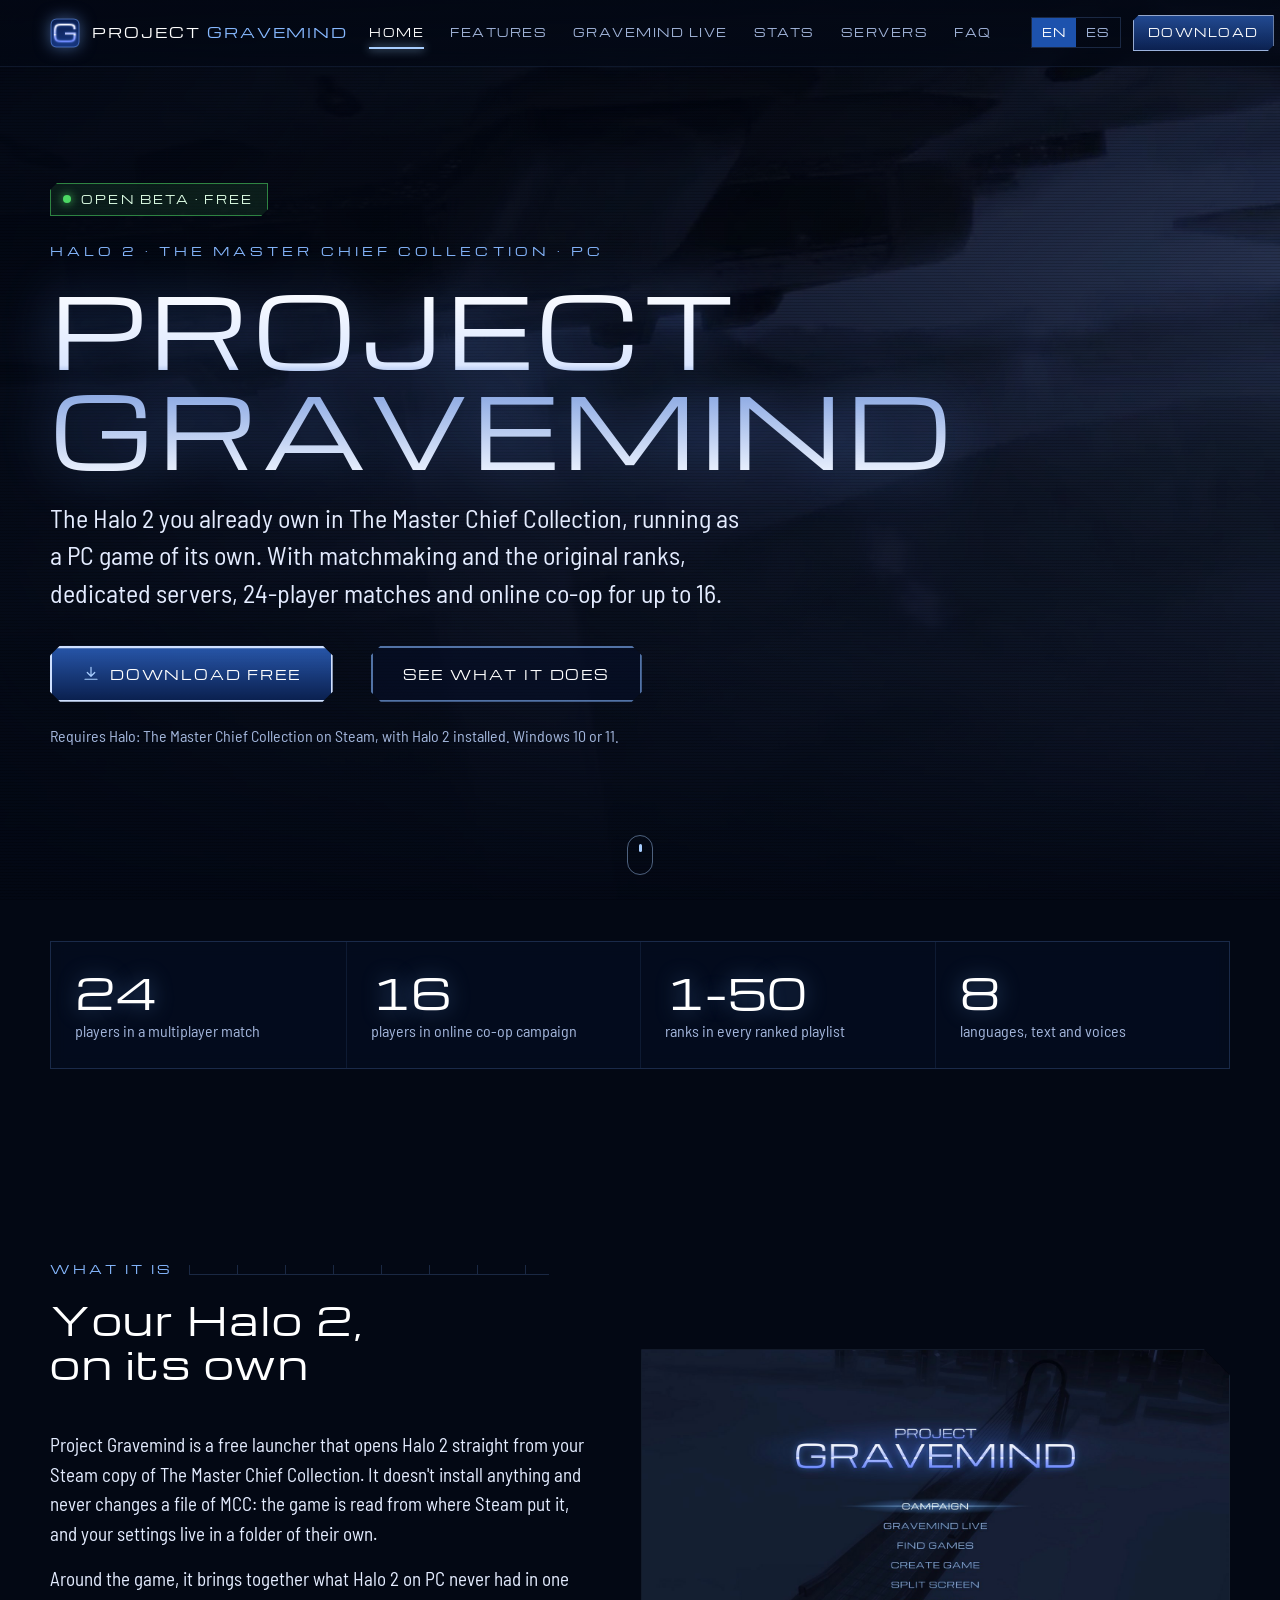
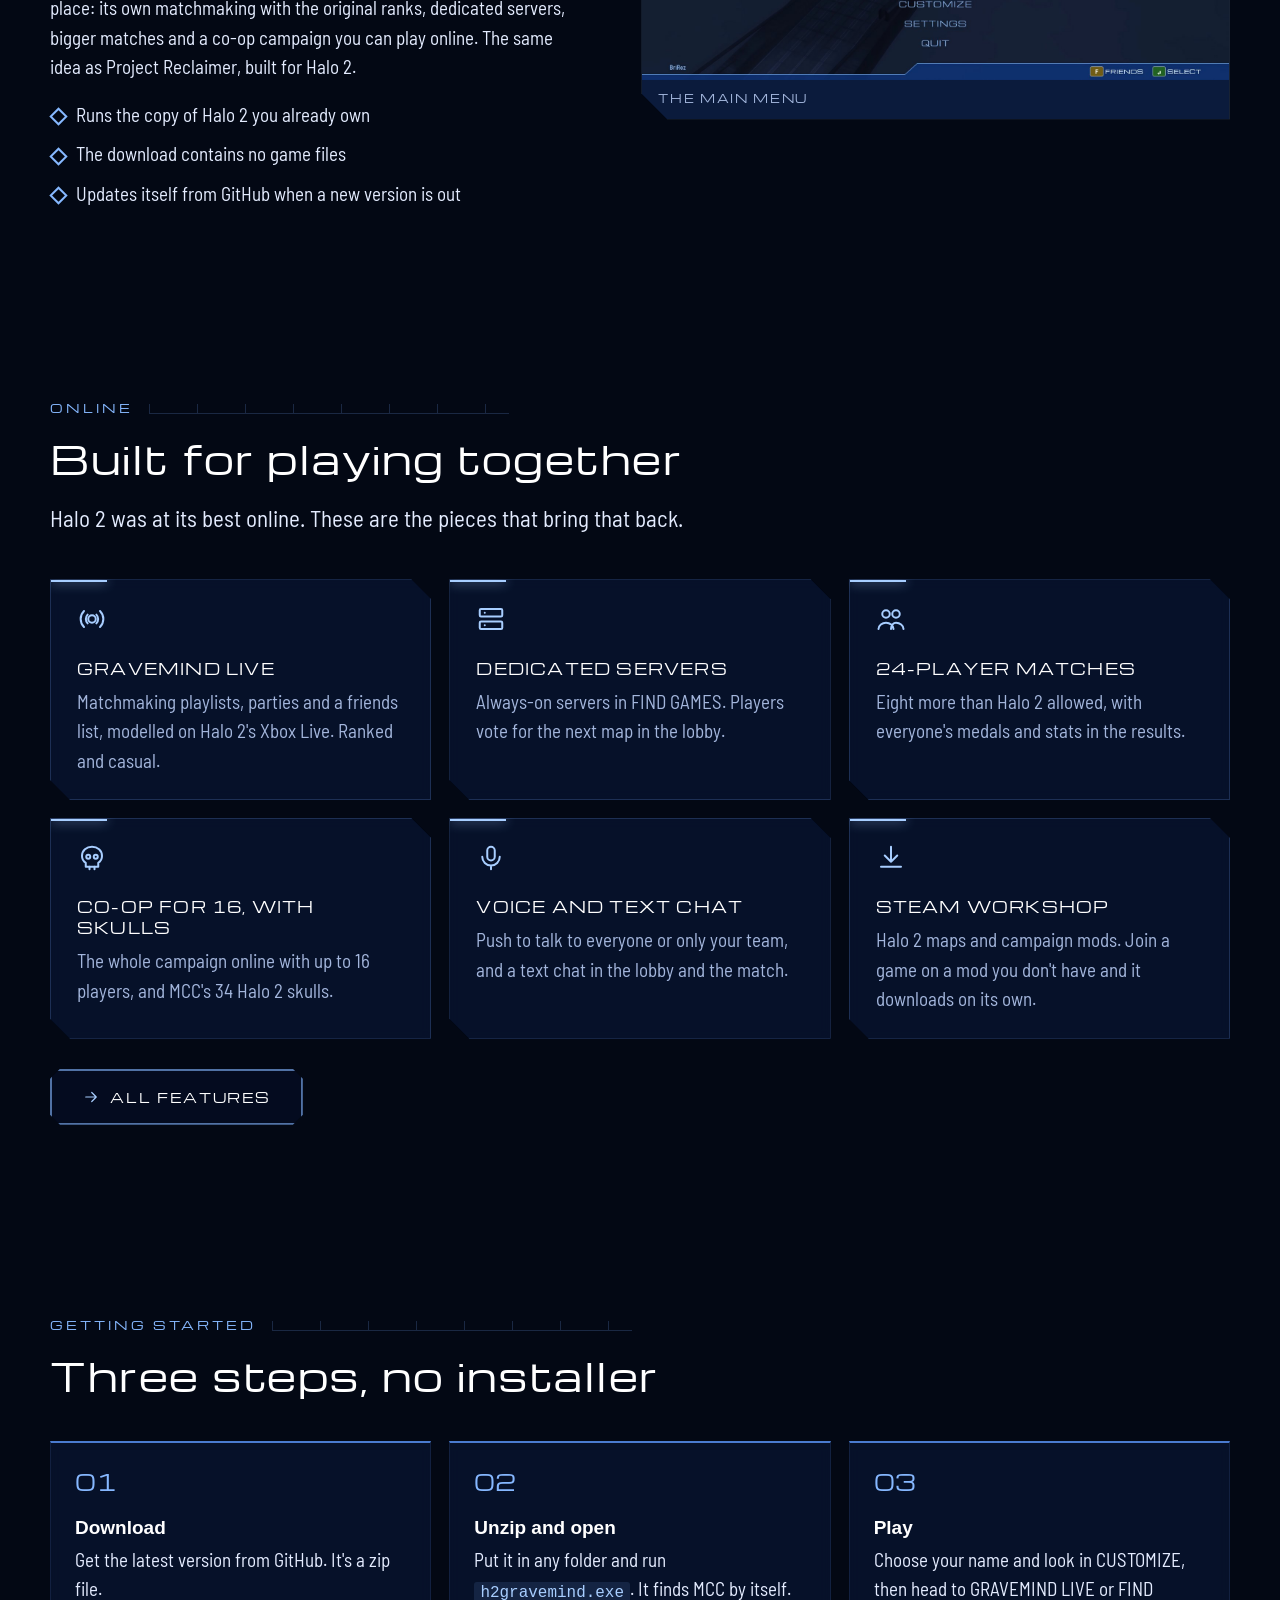
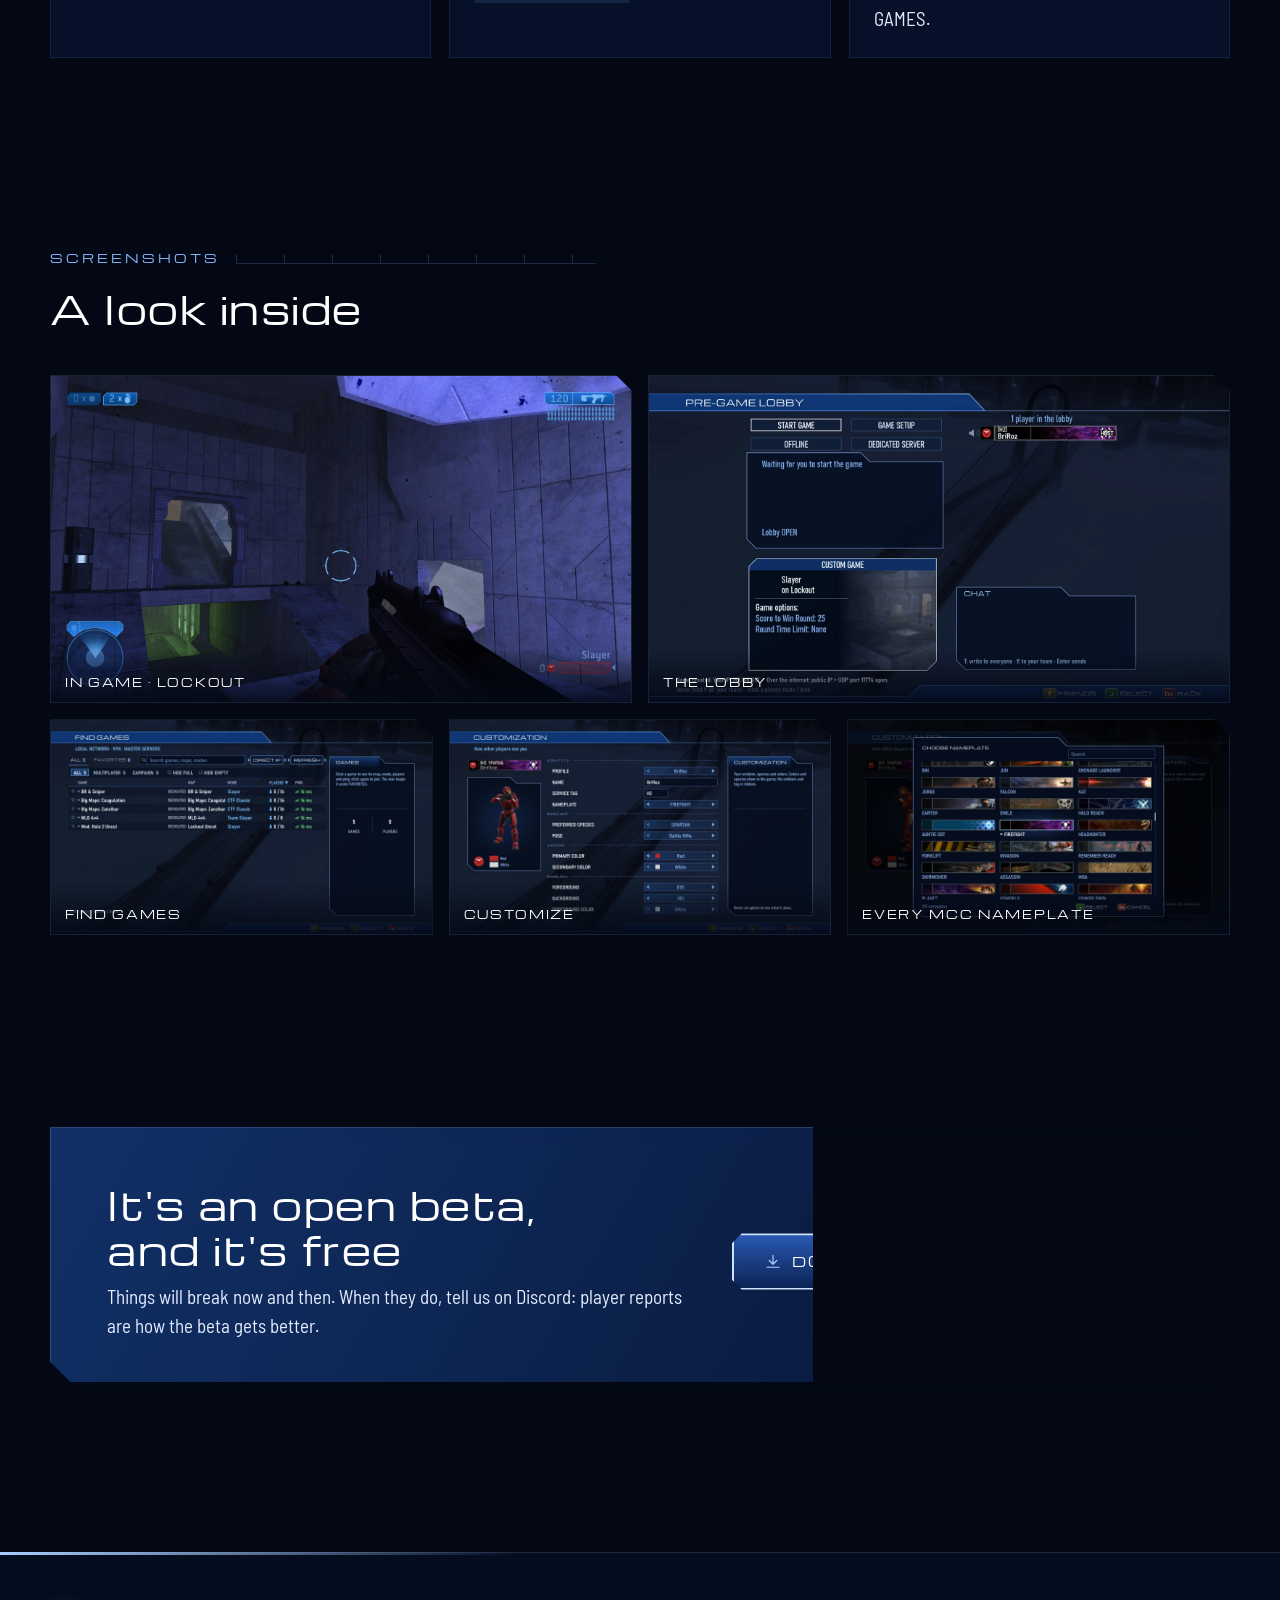
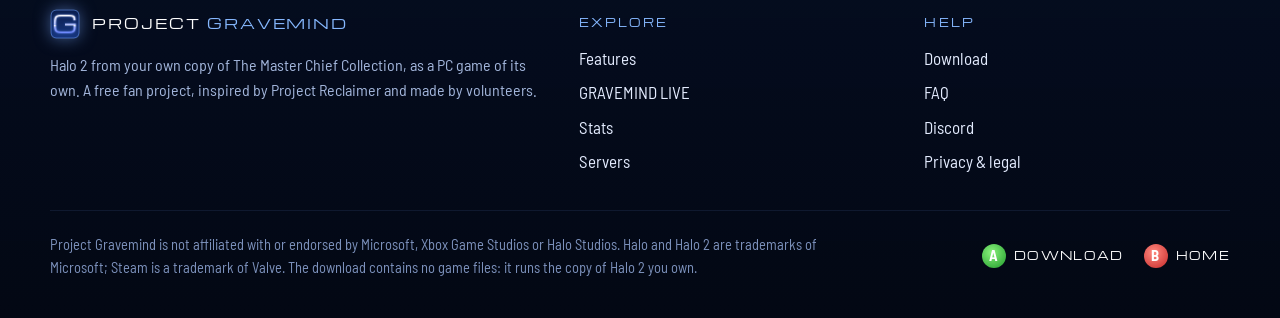
==== commit f7f6d5c8: "New design, moving background, rewritten texts, privacy page" ====
--- a/index.html
+++ b/index.html
@@ -3,92 +3,161 @@
 <head>
 <meta charset="utf-8">
 <meta name="viewport" content="width=device-width, initial-scale=1">
-<title>Project Gravemind</title>
-<meta name="description" content="Halo 2 from The Master Chief Collection as a standalone PC game: GRAVEMIND LIVE matchmaking with Halo 2's ranks, dedicated servers, 24 players, online co-op, voice chat and mods. Open beta, free.">
-<meta property="og:title" content="Project Gravemind · Open beta">
-<meta property="og:description" content="Halo 2 from MCC as a standalone PC game: matchmaking with Halo 2's ranks, dedicated servers, 24 players, online co-op.">
-<meta property="og:image" content="img/ingame.jpg">
+<title>Project Gravemind · Halo 2 for PC, from your MCC</title>
+<meta name="description" content="Halo 2 from your own copy of The Master Chief Collection, as a standalone PC game: GRAVEMIND LIVE matchmaking with the original ranks, dedicated servers, 24-player matches and online co-op for 16. Free open beta.">
+<meta name="theme-color" content="#030814">
+<meta property="og:type" content="website">
+<meta property="og:site_name" content="Project Gravemind">
+<meta property="og:title" content="Project Gravemind · Halo 2 for PC, from your MCC">
+<meta property="og:description" content="Halo 2 from your own copy of The Master Chief Collection, as a standalone PC game: GRAVEMIND LIVE matchmaking with the original ranks, dedicated servers, 24-player matches and online co-op for 16. Free open beta.">
+<meta property="og:image" content="https://projectgravemind.com/img/ingame.jpg">
+<meta property="og:url" content="https://projectgravemind.com/">
+<meta name="twitter:card" content="summary_large_image">
+<link rel="canonical" href="https://projectgravemind.com/">
+<link rel="icon" href="img/logo.png" type="image/png">
 <link rel="preconnect" href="https://fonts.googleapis.com">
 <link rel="preconnect" href="https://fonts.gstatic.com" crossorigin>
 <link href="https://fonts.googleapis.com/css2?family=Barlow+Semi+Condensed:wght@400;500;600&family=Michroma&display=swap" rel="stylesheet">
 <link rel="stylesheet" href="style.css">
 </head>
-<body>
-<div class="backdrop" aria-hidden="true"></div>
+<body class="home">
+<a class="skip" href="#main"><span lang="en">Skip to content</span><span lang="es">Saltar al contenido</span></a>
+<div class="bg" aria-hidden="true"><video muted loop playsinline autoplay preload="none" poster="media/hero-poster.jpg" tabindex="-1"></video></div>
+<div class="bg-lines" aria-hidden="true"></div>
 <header class="topbar">
-  <a class="brand" href="index.html">PROJECT <b>GRAVEMIND</b></a>
-  <div class="live-badge"><span class="dot"></span>OPEN BETA · NOW LIVE</div>
-  <nav class="nav">
-    <a href="index.html" class="on"><span lang="en">Home</span><span lang="es">Inicio</span></a>
-    <a href="features.html"><span lang="en">Features</span><span lang="es">Funciones</span></a>
-    <a href="live.html">GRAVEMIND LIVE</a>
-    <a href="stats.html"><span lang="en">Stats</span><span lang="es">Estadísticas</span></a>
-    <a href="servers.html"><span lang="en">Servers</span><span lang="es">Servidores</span></a>
-    <a href="download.html"><span lang="en">Download</span><span lang="es">Descargar</span></a>
-    <a href="faq.html">FAQ</a>
-  </nav>
-  <div class="lang" role="group" aria-label="Language">
-    <button type="button" data-set-lang="en">EN</button>
-    <button type="button" data-set-lang="es">ES</button>
+  <div class="topbar-in">
+    <a class="brand" href="index.html"><img src="img/logo.png" alt="" width="30" height="30"><span><span class="long">PROJECT </span><b>GRAVEMIND</b></span></a>
+    <nav class="nav" aria-label="Main">
+      <a href="index.html" class="on" aria-current="page"><span lang="en">Home</span><span lang="es">Inicio</span></a>
+      <a href="features.html"><span lang="en">Features</span><span lang="es">Funciones</span></a>
+      <a href="live.html">GRAVEMIND LIVE</a>
+      <a href="stats.html"><span lang="en">Stats</span><span lang="es">Estadísticas</span></a>
+      <a href="servers.html"><span lang="en">Servers</span><span lang="es">Servidores</span></a>
+      <a href="faq.html">FAQ</a>
+    </nav>
+    <div class="top-actions">
+      <div class="lang" role="group" aria-label="Language / Idioma">
+        <button type="button" data-set-lang="en" aria-label="English">EN</button>
+        <button type="button" data-set-lang="es" aria-label="Español">ES</button>
+      </div>
+      <a class="btn-sm" href="download.html"><span lang="en">Download</span><span lang="es">Descargar</span></a>
+    </div>
   </div>
 </header>
-<main>
+<main id="main">
 
-<div class="hero">
-  <div class="hero-bg" aria-hidden="true"></div>
-  <div class="hero-inner">
-    <div class="live-badge"><span class="dot"></span>OPEN BETA · NOW LIVE</div>
-    <div class="kicker">Halo 2 · Master Chief Collection · PC</div>
-    <h1 class="title">PROJECT<br>GRAVEMIND</h1>
-    <p class="subtitle"><span lang="en">The Halo 2 from your MCC, outside MCC. With matchmaking, the original ranks, dedicated servers and up to 24 players.</span><span lang="es">El Halo 2 de tu MCC, fuera de MCC. Con matchmaking, los rangos originales, servidores dedicados y hasta 24 jugadores.</span></p>
-    <div class="hero-actions">
-      <span class="btn-wrap"><a class="btn" href="download.html"><span lang="en">Download free</span><span lang="es">Descargar gratis</span></a></span>
-      <span class="btn-wrap"><a class="btn ghost" href="features.html"><span lang="en">What's new</span><span lang="es">Novedades</span></a></span>
+<section class="hero">
+  <div class="hero-in">
+    <div class="pill rise"><span class="dot"></span><span lang="en">Open beta · Free</span><span lang="es">Beta abierta · Gratis</span></div>
+    <p class="kicker rise">Halo 2 · The Master Chief Collection · PC</p>
+    <h1 class="title rise">PROJECT<br>GRAVEMIND</h1>
+    <p class="subtitle rise"><span lang="en">The Halo 2 you already own in The Master Chief Collection, running as a PC game of its own. With matchmaking and the original ranks, dedicated servers, 24-player matches and online co-op for up to 16.</span><span lang="es">El Halo 2 que ya tienes en The Master Chief Collection, funcionando como un juego de PC independiente. Con matchmaking y los rangos originales, servidores dedicados, partidas de 24 jugadores y cooperativo en línea para hasta 16.</span></p>
+    <div class="actions rise">
+      <span class="btn-wrap"><a class="btn" href="download.html"><svg class="ico" viewBox="0 0 24 24" fill="none" stroke="currentColor" stroke-width="1.6" stroke-linecap="round" stroke-linejoin="round"><path d="M12 3v12M7 10l5 5 5-5M4 19h16"/></svg><span lang="en">Download free</span><span lang="es">Descargar gratis</span></a></span>
+      <span class="btn-wrap"><a class="btn ghost" href="features.html"><span lang="en">See what it does</span><span lang="es">Qué incluye</span></a></span>
     </div>
+    <p class="hero-note rise"><span lang="en">Requires Halo: The Master Chief Collection on Steam, with Halo 2 installed. Windows 10 or 11.</span><span lang="es">Necesitas Halo: The Master Chief Collection en Steam, con Halo 2 instalado. Windows 10 u 11.</span></p>
   </div>
-</div>
-<section class="reveal">
-  <div class="wrap">
-    <div class="band"><h2><span lang="en">What is it</span><span lang="es">Qué es</span></h2></div>
-    <p class="lead"><span lang="en">A launcher that runs MCC's Halo 2 on its own. It uses your Steam copy, nothing gets installed and your MCC stays as it is. Same idea as Project Reclaimer, for Halo 2.</span><span lang="es">Un lanzador que abre el Halo 2 de MCC por su cuenta. Usa tu copia de Steam, no instala nada y tu MCC queda igual. La misma idea que Project Reclaimer, pero para Halo 2.</span></p>
-    <div class="grid three">
-      <div class="panel"><div class="stat">24<small><span lang="en">players per match</span><span lang="es">jugadores por partida</span></small></div></div>
-      <div class="panel"><div class="stat">1-50<small><span lang="en">ranks per playlist</span><span lang="es">rangos por lista</span></small></div></div>
-      <div class="panel"><div class="stat">16<small><span lang="en">players in co-op</span><span lang="es">jugadores en cooperativo</span></small></div></div>
+  <span class="scroll-cue" aria-hidden="true"></span>
+</section>
+
+<section class="tight reveal"><div class="wrap">
+  <div class="figures">
+    <div class="figure"><b>24</b><span><span lang="en">players in a multiplayer match</span><span lang="es">jugadores por partida multijugador</span></span></div>
+    <div class="figure"><b>16</b><span><span lang="en">players in online co-op campaign</span><span lang="es">jugadores en la campaña cooperativa en línea</span></span></div>
+    <div class="figure"><b>1–50</b><span><span lang="en">ranks in every ranked playlist</span><span lang="es">rangos en cada lista competitiva</span></span></div>
+    <div class="figure"><b>8</b><span><span lang="en">languages, text and voices</span><span lang="es">idiomas, con textos y voces</span></span></div>
+  </div>
+</div></section>
+
+<section class="reveal"><div class="wrap split">
+  <div>
+    <div class="section-head"><p class="eyebrow"><span lang="en">What it is</span><span lang="es">Qué es</span></p><h2 class="h"><span lang="en">Your Halo 2, on its own</span><span lang="es">Tu Halo 2, por su cuenta</span></h2></div>
+    <p><span lang="en">Project Gravemind is a free launcher that opens Halo 2 straight from your Steam copy of The Master Chief Collection. It doesn't install anything and never changes a file of MCC: the game is read from where Steam put it, and your settings live in a folder of their own.</span><span lang="es">Project Gravemind es un lanzador gratuito que abre Halo 2 directamente desde tu copia de The Master Chief Collection en Steam. No instala nada y no modifica ni un archivo de MCC: el juego se lee desde donde lo dejó Steam y tus ajustes se guardan en su propia carpeta.</span></p>
+    <p><span lang="en">Around the game, it brings together what Halo 2 on PC never had in one place: its own matchmaking with the original ranks, dedicated servers, bigger matches and a co-op campaign you can play online. The same idea as Project Reclaimer, built for Halo 2.</span><span lang="es">Alrededor del juego reúne lo que Halo 2 en PC nunca tuvo en un mismo sitio: matchmaking propio con los rangos originales, servidores dedicados, partidas más grandes y una campaña cooperativa que se juega en línea. La misma idea que Project Reclaimer, hecha para Halo 2.</span></p>
+    <ul lang="en" class="ticks"><li>Runs the copy of Halo 2 you already own</li><li>The download contains no game files</li><li>Updates itself from GitHub when a new version is out</li></ul><ul lang="es" class="ticks"><li>Usa la copia de Halo 2 que ya tienes</li><li>La descarga no contiene archivos del juego</li><li>Se actualiza solo desde GitHub cuando sale una versión nueva</li></ul>
+  </div>
+  <figure class="frame"><img src="img/menu.jpg" alt="Project Gravemind main menu" loading="lazy" width="1600" height="900"><figcaption><span lang="en">The main menu</span><span lang="es">El menú principal</span></figcaption></figure>
+</div></section>
+
+<section class="reveal"><div class="wrap">
+  <div class="section-head"><p class="eyebrow"><span lang="en">Online</span><span lang="es">En línea</span></p><h2 class="h"><span lang="en">Built for playing together</span><span lang="es">Hecho para jugar en compañía</span></h2><p class="lead"><span lang="en">Halo 2 was at its best online. These are the pieces that bring that back.</span><span lang="es">Halo 2 brillaba en línea. Estas son las piezas que lo devuelven.</span></p></div>
+  <div class="grid three">
+    <div class="panel card"><svg class="ico" aria-hidden="true" viewBox="0 0 24 24" fill="none" stroke="currentColor" stroke-width="1.6" stroke-linecap="round" stroke-linejoin="round"><circle cx="12" cy="12" r="3"/><path d="M5.6 5.6a9 9 0 0 0 0 12.8M18.4 5.6a9 9 0 0 1 0 12.8M8.5 8.5a5 5 0 0 0 0 7M15.5 8.5a5 5 0 0 1 0 7"/></svg><h3><span lang="en">GRAVEMIND LIVE</span><span lang="es">GRAVEMIND LIVE</span></h3><p><span lang="en">Matchmaking playlists, parties and a friends list, modelled on Halo 2's Xbox Live. Ranked and casual.</span><span lang="es">Listas de matchmaking, grupos y lista de amigos, a imagen del Xbox Live de Halo 2. Competitivas y casuales.</span></p></div>
+    <div class="panel card"><svg class="ico" aria-hidden="true" viewBox="0 0 24 24" fill="none" stroke="currentColor" stroke-width="1.6" stroke-linecap="round" stroke-linejoin="round"><rect x="3" y="4" width="18" height="6" rx="1"/><rect x="3" y="14" width="18" height="6" rx="1"/><path d="M7 7h.01M7 17h.01"/></svg><h3><span lang="en">Dedicated servers</span><span lang="es">Servidores dedicados</span></h3><p><span lang="en">Always-on servers in FIND GAMES. Players vote for the next map in the lobby.</span><span lang="es">Servidores siempre encendidos en BUSCAR PARTIDAS. Los jugadores votan el siguiente mapa en la sala.</span></p></div>
+    <div class="panel card"><svg class="ico" aria-hidden="true" viewBox="0 0 24 24" fill="none" stroke="currentColor" stroke-width="1.6" stroke-linecap="round" stroke-linejoin="round"><circle cx="8" cy="8" r="3"/><circle cx="16" cy="8" r="3"/><path d="M2 20c0-3 3-5 6-5s6 2 6 5M12 20c0-3 2-5 4-5 3 0 6 2 6 5"/></svg><h3><span lang="en">24-player matches</span><span lang="es">Partidas de 24</span></h3><p><span lang="en">Eight more than Halo 2 allowed, with everyone's medals and stats in the results.</span><span lang="es">Ocho más de los que permitía Halo 2, con las medallas y estadísticas de todos en los resultados.</span></p></div>
+    <div class="panel card"><svg class="ico" aria-hidden="true" viewBox="0 0 24 24" fill="none" stroke="currentColor" stroke-width="1.6" stroke-linecap="round" stroke-linejoin="round"><path d="M12 3c-4.4 0-8 3.1-8 7.4 0 2.6 1.3 4.4 3 5.5V19h10v-3.1c1.7-1.1 3-2.9 3-5.5C20 6.1 16.4 3 12 3z"/><circle cx="9" cy="11" r="1.6"/><circle cx="15" cy="11" r="1.6"/><path d="M10 19v2M14 19v2"/></svg><h3><span lang="en">Co-op for 16, with skulls</span><span lang="es">Cooperativo para 16, con calaveras</span></h3><p><span lang="en">The whole campaign online with up to 16 players, and MCC's 34 Halo 2 skulls.</span><span lang="es">Toda la campaña en línea con hasta 16 jugadores, y las 34 calaveras de Halo 2 de MCC.</span></p></div>
+    <div class="panel card"><svg class="ico" aria-hidden="true" viewBox="0 0 24 24" fill="none" stroke="currentColor" stroke-width="1.6" stroke-linecap="round" stroke-linejoin="round"><rect x="9" y="3" width="6" height="11" rx="3"/><path d="M5 11a7 7 0 0 0 14 0M12 18v3"/></svg><h3><span lang="en">Voice and text chat</span><span lang="es">Chat de voz y de texto</span></h3><p><span lang="en">Push to talk to everyone or only your team, and a text chat in the lobby and the match.</span><span lang="es">Pulsa para hablar con todos o solo con tu equipo, y chat de texto en la sala y en la partida.</span></p></div>
+    <div class="panel card"><svg class="ico" aria-hidden="true" viewBox="0 0 24 24" fill="none" stroke="currentColor" stroke-width="1.6" stroke-linecap="round" stroke-linejoin="round"><path d="M12 3v12M7 10l5 5 5-5M4 19h16"/></svg><h3><span lang="en">Steam Workshop</span><span lang="es">Steam Workshop</span></h3><p><span lang="en">Halo 2 maps and campaign mods. Join a game on a mod you don't have and it downloads on its own.</span><span lang="es">Mapas y mods de campaña de Halo 2. Si entras a una partida con un mod que no tienes, se descarga solo.</span></p></div>
+  </div>
+  <div class="cta"><span class="btn-wrap"><a class="btn ghost" href="features.html"><svg class="ico" viewBox="0 0 24 24" fill="none" stroke="currentColor" stroke-width="1.6" stroke-linecap="round" stroke-linejoin="round"><path d="M5 12h14M13 6l6 6-6 6"/></svg><span lang="en">All features</span><span lang="es">Todas las funciones</span></a></span></div>
+</div></section>
+
+<section class="reveal"><div class="wrap">
+  <div class="section-head"><p class="eyebrow"><span lang="en">Getting started</span><span lang="es">Cómo empezar</span></p><h2 class="h"><span lang="en">Three steps, no installer</span><span lang="es">Tres pasos, sin instalador</span></h2></div>
+  <ol class="steps row">
+    <li><span lang="en"><b>Download</b>Get the latest version from GitHub. It's a zip file.</span><span lang="es"><b>Descarga</b>Baja la última versión desde GitHub. Es un archivo zip.</span></li>
+    <li><span lang="en"><b>Unzip and open</b>Put it in any folder and run <code>h2gravemind.exe</code>. It finds MCC by itself.</span><span lang="es"><b>Descomprime y abre</b>Ponlo en cualquier carpeta y ejecuta <code>h2gravemind.exe</code>. Encuentra MCC por su cuenta.</span></li>
+    <li><span lang="en"><b>Play</b>Choose your name and look in CUSTOMIZE, then head to GRAVEMIND LIVE or FIND GAMES.</span><span lang="es"><b>Juega</b>Elige tu nombre y tu aspecto en PERSONALIZAR y entra en GRAVEMIND LIVE o BUSCAR PARTIDAS.</span></li>
+  </ol>
+</div></section>
+
+<section class="reveal"><div class="wrap">
+  <div class="section-head"><p class="eyebrow"><span lang="en">Screenshots</span><span lang="es">Capturas</span></p><h2 class="h"><span lang="en">A look inside</span><span lang="es">Un vistazo por dentro</span></h2></div>
+  <div class="shots">
+    <figure class="shot wide"><button type="button" aria-label="In game on Lockout / En partida en Encerrona"><img src="img/ingame.jpg" alt="In game on Lockout" loading="lazy" width="1600" height="900"></button><figcaption><span lang="en">In game · Lockout</span><span lang="es">En partida · Encerrona</span></figcaption></figure>
+    <figure class="shot wide"><button type="button" aria-label="Game lobby / Sala de la partida"><img src="img/lobby.jpg" alt="Game lobby" loading="lazy" width="1600" height="900"></button><figcaption><span lang="en">The lobby</span><span lang="es">La sala</span></figcaption></figure>
+    <figure class="shot"><button type="button" aria-label="Find games / Buscar partidas"><img src="img/browser.jpg" alt="Find games" loading="lazy" width="1600" height="900"></button><figcaption><span lang="en">Find games</span><span lang="es">Buscar partidas</span></figcaption></figure>
+    <figure class="shot"><button type="button" aria-label="Customize / Personalizar"><img src="img/customize.jpg" alt="Customize" loading="lazy" width="1600" height="900"></button><figcaption><span lang="en">Customize</span><span lang="es">Personalizar</span></figcaption></figure>
+    <figure class="shot"><button type="button" aria-label="Nameplates / Placas"><img src="img/nameplates.jpg" alt="Nameplates" loading="lazy" width="1600" height="900"></button><figcaption><span lang="en">Every MCC nameplate</span><span lang="es">Todas las placas de MCC</span></figcaption></figure>
+  </div>
+</div></section>
+
+<section class="reveal"><div class="wrap">
+  <div class="cta-band">
+    <div>
+      <h2 class="h"><span lang="en">It's an open beta, and it's free</span><span lang="es">Es una beta abierta, y es gratis</span></h2>
+      <p><span lang="en">Things will break now and then. When they do, tell us on Discord: player reports are how the beta gets better.</span><span lang="es">De vez en cuando algo fallará. Cuando pase, cuéntanoslo en Discord: los avisos de los jugadores son lo que hace mejorar la beta.</span></p>
     </div>
-    <div class="label"><span lang="en">New</span><span lang="es">Novedades</span></div>
-    <div class="grid three">
-      <div class="panel"><svg class="ico" viewBox="0 0 24 24" fill="none" stroke="currentColor" stroke-width="1.6"><circle cx="12" cy="12" r="3"/><path d="M5.6 5.6a9 9 0 0 0 0 12.8M18.4 5.6a9 9 0 0 1 0 12.8M8.5 8.5a5 5 0 0 0 0 7M15.5 8.5a5 5 0 0 1 0 7"/></svg><h3><span lang="en">GRAVEMIND LIVE</span><span lang="es">GRAVEMIND LIVE</span></h3><p><span lang="en">Halo 2's matchmaking playlists, party and friends list.</span><span lang="es">Las listas de matchmaking de Halo 2, grupo y lista de amigos.</span></p></div>
-      <div class="panel"><svg class="ico" viewBox="0 0 24 24" fill="none" stroke="currentColor" stroke-width="1.6"><circle cx="12" cy="12" r="9"/><path d="M3 12h18M12 3c3 3.5 3 14.5 0 18M12 3c-3 3.5-3 14.5 0 18"/></svg><h3><span lang="en">Find games</span><span lang="es">Buscar partidas</span></h3><p><span lang="en">Every open game and server, with ping, filters and favourites.</span><span lang="es">Todas las partidas y servidores abiertos, con ping, filtros y favoritas.</span></p></div>
-      <div class="panel"><svg class="ico" viewBox="0 0 24 24" fill="none" stroke="currentColor" stroke-width="1.6"><path d="M12 3v12M7 10l5 5 5-5M4 19h16"/></svg><h3><span lang="en">Steam Workshop</span><span lang="es">Steam Workshop</span></h3><p><span lang="en">Join a game on a mod you don't have and it downloads.</span><span lang="es">Si entras a una partida con un mod que no tienes, se descarga.</span></p></div>
-    </div>
-    <div class="label"><span lang="en">Screenshots</span><span lang="es">Capturas</span></div>
-    <div class="shots">
-      <figure class="shot"><img src="img/ingame.jpg" alt="Lockout" loading="lazy"><figcaption><span lang="en">In game · Lockout</span><span lang="es">En partida · Encerrona</span></figcaption></figure>
-      <figure class="shot"><img src="img/menu.jpg" alt="Main menu" loading="lazy"><figcaption><span lang="en">Main menu</span><span lang="es">Menú principal</span></figcaption></figure>
-      <figure class="shot"><img src="img/browser.jpg" alt="Find games" loading="lazy"><figcaption><span lang="en">Find games</span><span lang="es">Buscar partidas</span></figcaption></figure>
-      <figure class="shot"><img src="img/lobby.jpg" alt="Lobby" loading="lazy"><figcaption><span lang="en">Lobby</span><span lang="es">Sala</span></figcaption></figure>
-      <figure class="shot"><img src="img/customize.jpg" alt="Customization" loading="lazy"><figcaption><span lang="en">Customization</span><span lang="es">Personalizar</span></figcaption></figure>
-      <figure class="shot"><img src="img/nameplates.jpg" alt="Nameplates" loading="lazy"><figcaption><span lang="en">Every MCC nameplate</span><span lang="es">Todas las placas de MCC</span></figcaption></figure>
-      <figure class="shot"><img src="img/settings.jpg" alt="Settings" loading="lazy"><figcaption><span lang="en">Settings</span><span lang="es">Ajustes</span></figcaption></figure>
-    </div>
+    <div class="actions"><span class="btn-wrap"><a class="btn" href="download.html"><svg class="ico" viewBox="0 0 24 24" fill="none" stroke="currentColor" stroke-width="1.6" stroke-linecap="round" stroke-linejoin="round"><path d="M12 3v12M7 10l5 5 5-5M4 19h16"/></svg><span lang="en">Download</span><span lang="es">Descargar</span></a></span><span class="btn-wrap"><a class="btn ghost" href="https://discord.gg/7nAmnwnQqb" target="_blank" rel="noopener"><span lang="en">Discord</span><span lang="es">Discord</span></a></span></div>
   </div>
-</section>
+</div></section>
 
 </main>
 <footer>
-  <div class="wrap">
+  <div class="foot">
     <div>
-      <p><b style="color:#fff">PROJECT GRAVEMIND</b></p>
-      <p><span lang="en">A free fan project, inspired by Project Reclaimer. Not affiliated with or endorsed by Microsoft, Xbox Game Studios or Halo Studios. Halo and Halo 2 are trademarks of Microsoft. No game files are distributed.</span><span lang="es">Un proyecto gratuito de fans, inspirado en Project Reclaimer. Sin relación ni respaldo de Microsoft, Xbox Game Studios ni Halo Studios. Halo y Halo 2 son marcas de Microsoft. No se distribuyen archivos del juego.</span></p>
+      <a class="brand" href="index.html"><img src="img/logo.png" alt="" width="30" height="30"><span>PROJECT <b>GRAVEMIND</b></span></a>
+      <p><span lang="en">Halo 2 from your own copy of The Master Chief Collection, as a PC game of its own. A free fan project, inspired by Project Reclaimer and made by volunteers.</span><span lang="es">Halo 2 desde tu propia copia de The Master Chief Collection, como un juego de PC independiente. Un proyecto de fans gratuito, inspirado en Project Reclaimer y hecho por voluntarios.</span></p>
     </div>
-    <div class="legend">
-      <span><i class="a">A</i><a href="download.html"><span lang="en">DOWNLOAD</span><span lang="es">DESCARGAR</span></a></span>
-      <span><i class="b">B</i><a href="index.html"><span lang="en">HOME</span><span lang="es">INICIO</span></a></span>
+    <div>
+      <h4><span lang="en">Explore</span><span lang="es">Explora</span></h4>
+      <ul>
+        <li><a href="features.html"><span lang="en">Features</span><span lang="es">Funciones</span></a></li>
+        <li><a href="live.html">GRAVEMIND LIVE</a></li>
+        <li><a href="stats.html"><span lang="en">Stats</span><span lang="es">Estadísticas</span></a></li>
+        <li><a href="servers.html"><span lang="en">Servers</span><span lang="es">Servidores</span></a></li>
+      </ul>
+    </div>
+    <div>
+      <h4><span lang="en">Help</span><span lang="es">Ayuda</span></h4>
+      <ul>
+        <li><a href="download.html"><span lang="en">Download</span><span lang="es">Descargar</span></a></li>
+        <li><a href="faq.html"><span lang="en">FAQ</span><span lang="es">Preguntas frecuentes</span></a></li>
+        <li><a href="https://discord.gg/7nAmnwnQqb" target="_blank" rel="noopener">Discord</a></li>
+        <li><a href="privacy.html"><span lang="en">Privacy &amp; legal</span><span lang="es">Privacidad y aviso legal</span></a></li>
+      </ul>
+    </div>
+  </div>
+  <div class="legal-line">
+    <p><span lang="en">Project Gravemind is not affiliated with or endorsed by Microsoft, Xbox Game Studios or Halo Studios. Halo and Halo 2 are trademarks of Microsoft; Steam is a trademark of Valve. The download contains no game files: it runs the copy of Halo 2 you own.</span><span lang="es">Project Gravemind no tiene relación con Microsoft, Xbox Game Studios ni Halo Studios, ni cuenta con su respaldo. Halo y Halo 2 son marcas de Microsoft; Steam es una marca de Valve. La descarga no contiene archivos del juego: ejecuta la copia de Halo 2 que tienes.</span></p>
+    <div class="legend" aria-hidden="true">
+      <span><i class="a">A</i><a href="download.html" tabindex="-1"><span lang="en">DOWNLOAD</span><span lang="es">DESCARGAR</span></a></span>
+      <span><i class="b">B</i><a href="index.html" tabindex="-1"><span lang="en">HOME</span><span lang="es">INICIO</span></a></span>
     </div>
   </div>
 </footer>
-<div class="viewer" id="viewer"><img alt=""></div>
+<div class="viewer" id="viewer" tabindex="-1" role="dialog" aria-modal="true" aria-label="Screenshot"><img alt=""></div>
 <script src="main.js"></script>
 </body>
 </html>
--- a/style.css
+++ b/style.css
@@ -1,236 +1,426 @@
-/* Halo 2 Project Gravemind - site styles (Halo 2 console menu look: blue bands, chamfered panels, tick rules). */
+/* Project Gravemind - site styles. Halo 2 menu language (blue bands, chamfered panels, tick rules) over the menu's
+   own flyover video. Pages are written by tools/web_pages.py; the stats page's rules are at the end. */
 :root {
-  --bg: #050b1a;
-  --bg2: #0a1630;
-  --panel: rgba(12, 30, 66, 0.72);
-  --panel-solid: #0c1e42;
-  --line: #3f6fc4;
-  --line-soft: rgba(110, 160, 240, 0.28);
-  --band: #1b4fa8;
-  --band2: #0f3277;
-  --text: #dbe7ff;
-  --muted: #8fa8d6;
-  --accent: #7fb2ff;
-  --glow: #9cc7ff;
+  --bg: #030814;
+  --bg2: #071226;
+  --surface: rgba(9, 22, 50, 0.66);
+  --surface-2: rgba(14, 32, 70, 0.78);
+  --panel: rgba(9, 22, 50, 0.72);
+  --panel-solid: #0b1b3c;
+  --line: #4a7bd0;
+  --line-soft: rgba(120, 170, 255, 0.2);
+  --line-faint: rgba(120, 170, 255, 0.1);
+  --band: #1d52ad;
+  --band2: #0e2f70;
+  --text: #e4ecff;
+  --muted: #a3b6dc;
+  --dim: #7d92bd;
+  --accent: #86b8ff;
+  --glow: #a8ceff;
   --white: #ffffff;
-  --warn: #ffb347;
+  --warn: #ffbf5e;
   --green: #4cd964;
   --red: #ff5a52;
   --head: "Michroma", "Segoe UI", sans-serif;
   --body: "Barlow Semi Condensed", "Segoe UI", sans-serif;
+  --wrap: 1180px;
+  --gutter: 28px;
+  --ease: cubic-bezier(0.2, 0.7, 0.2, 1);
 }
 * { box-sizing: border-box; }
-html { scroll-behavior: smooth; }
-body {
-  margin: 0;
-  background: var(--bg);
-  color: var(--text);
-  font-family: var(--body);
-  font-size: 19px;
-  line-height: 1.5;
-  overflow-x: hidden;
-}
+html { scroll-behavior: smooth; background: var(--bg); }
+body { margin: 0; background: transparent; color: var(--text); font-family: var(--body); font-size: 19px; line-height: 1.55;
+  overflow-x: hidden; -webkit-font-smoothing: antialiased; text-rendering: optimizeLegibility; }
 /* language switch: only the chosen language shows */
 html[data-lang="en"] body [lang="es"], html[data-lang="es"] body [lang="en"] { display: none !important; }
 
-a { color: var(--accent); text-decoration: none; }
+a { color: var(--accent); text-decoration: none; transition: color 0.15s; }
 a:hover { color: var(--white); }
+p a, li a, td a { text-decoration: underline; text-decoration-color: rgba(134, 184, 255, 0.4); text-underline-offset: 3px; }
+p a:hover, li a:hover, td a:hover { text-decoration-color: var(--white); }
 img { max-width: 100%; display: block; }
-code { font-family: Consolas, "Cascadia Mono", monospace; font-size: 0.85em; background: rgba(127, 178, 255, 0.12);
-  padding: 0.1em 0.35em; border-radius: 3px; color: var(--glow); }
-pre { background: rgba(0, 0, 0, 0.45); border: 1px solid var(--line-soft); padding: 14px 16px; overflow-x: auto; margin: 12px 0; }
-pre code { background: none; padding: 0; color: var(--text); }
-
-/* animated backdrop: deep blue, slow drifting grid, scanlines */
-.backdrop { position: fixed; inset: 0; z-index: -2;
-  background: radial-gradient(ellipse at 70% 0%, #17336e 0%, transparent 55%),
-              radial-gradient(ellipse at 10% 80%, #0d2756 0%, transparent 60%), var(--bg); }
-.backdrop::before { content: ""; position: absolute; inset: -50%;
-  background-image: linear-gradient(rgba(110, 160, 240, 0.06) 1px, transparent 1px),
-                    linear-gradient(90deg, rgba(110, 160, 240, 0.06) 1px, transparent 1px);
-  background-size: 64px 64px; transform: perspective(700px) rotateX(58deg) translateY(-10%);
-  animation: drift 40s linear infinite; }
-.backdrop::after { content: ""; position: absolute; inset: 0;
-  background: repeating-linear-gradient(0deg, rgba(0, 0, 0, 0.18) 0 1px, transparent 1px 3px); pointer-events: none; }
-@keyframes drift { to { background-position: 0 640px, 640px 0; } }
-@media (prefers-reduced-motion: reduce) { .backdrop::before { animation: none; } }
-
-/* top bar */
-.topbar { position: sticky; top: 0; z-index: 10; display: flex; align-items: center; gap: 24px;
-  padding: 10px 28px; background: linear-gradient(180deg, rgba(5, 11, 26, 0.96), rgba(5, 11, 26, 0.82));
-  border-bottom: 1px solid var(--line-soft); backdrop-filter: blur(6px); }
-.brand { font-family: var(--head); font-size: 15px; letter-spacing: 0.12em; color: var(--white); white-space: nowrap; }
+b, strong { color: var(--white); font-weight: 600; }
+:focus-visible { outline: 2px solid var(--glow); outline-offset: 3px; }
+::selection { background: rgba(77, 141, 255, 0.45); color: #fff; }
+code { font-family: Consolas, "Cascadia Mono", monospace; font-size: 0.84em; background: rgba(127, 178, 255, 0.12);
+  padding: 0.1em 0.38em; border-radius: 3px; color: var(--glow); overflow-wrap: anywhere; }
+pre { background: rgba(0, 4, 14, 0.7); border: 1px solid var(--line-soft); padding: 14px 16px; overflow-x: auto; margin: 12px 0; }
+pre code { background: none; padding: 0; color: var(--text); overflow-wrap: normal; }
+.skip { position: absolute; left: -9999px; top: 8px; z-index: 100; padding: 10px 16px; background: var(--band); color: #fff; }
+.skip:focus { left: 8px; }
+.sr { position: absolute; width: 1px; height: 1px; overflow: hidden; clip: rect(0 0 0 0); white-space: nowrap; }
+
+/* ---- the moving background: the launcher's menu flyover, behind every page ---------------------------------- */
+.bg { position: fixed; inset: 0; z-index: -2; overflow: hidden; background: #050d22 url("media/hero-poster.jpg") center / cover no-repeat; }
+.bg video { position: absolute; inset: 0; width: 100%; height: 100%; object-fit: cover; opacity: 0; transition: opacity 1.2s ease; }
+.bg video.ready { opacity: 1; }
+.bg::after { content: ""; position: absolute; inset: 0;
+  background:
+    radial-gradient(ellipse 80% 60% at 70% 30%, rgba(40, 90, 200, 0.18), transparent 70%),
+    linear-gradient(180deg, rgba(3, 8, 20, 0.88) 0%, rgba(3, 8, 20, 0.84) 40%, rgba(3, 8, 20, 0.94) 100%); }
+body.home .bg::after {
+  background:
+    linear-gradient(90deg, rgba(3, 8, 20, 0.88) 0%, rgba(3, 8, 20, 0.5) 45%, rgba(3, 8, 20, 0) 100%),
+    linear-gradient(180deg, rgba(3, 8, 20, 0.35) 0%, rgba(3, 8, 20, 0.05) 30%, rgba(3, 8, 20, 0.55) 75%, rgba(3, 8, 20, 0.96) 100%); }
+/* once the hero is scrolled past, the home page's video dims like the other pages */
+body.home.scrolled .bg::after { background: linear-gradient(180deg, rgba(3, 8, 20, 0.86), rgba(3, 8, 20, 0.94)); }
+.bg-lines { position: fixed; inset: 0; z-index: -1; pointer-events: none;
+  background: repeating-linear-gradient(0deg, rgba(0, 0, 0, 0.16) 0 1px, transparent 1px 3px); }
+
+/* ---- top bar ------------------------------------------------------------------------------------------------ */
+.topbar { position: sticky; top: 0; z-index: 20; border-bottom: 1px solid var(--line-faint);
+  background: linear-gradient(180deg, rgba(3, 8, 20, 0.9), rgba(3, 8, 20, 0.72)); backdrop-filter: blur(12px) saturate(1.2);
+  -webkit-backdrop-filter: blur(12px) saturate(1.2); }
+.topbar-in { max-width: calc(var(--wrap) + 2 * var(--gutter)); margin: 0 auto; padding: 0 var(--gutter); height: 66px;
+  display: flex; align-items: center; gap: 28px; }
+.brand { display: inline-flex; align-items: center; gap: 12px; font-family: var(--head); font-size: 14px; letter-spacing: 0.14em;
+  color: var(--white); white-space: nowrap; }
+.brand img { width: 30px; height: 30px; filter: drop-shadow(0 0 8px rgba(120, 170, 255, 0.5)); }
 .brand b { color: var(--accent); font-weight: 400; }
-.nav { display: flex; gap: 20px; flex-wrap: wrap; margin-left: auto; }
-.nav a { font-family: var(--head); font-size: 11px; letter-spacing: 0.14em; color: var(--muted); text-transform: uppercase; }
+.topbar .brand { margin-right: 12px; }
+.nav { display: flex; gap: 4px; margin-left: auto; }
+.nav a { position: relative; font-family: var(--head); font-size: 10.5px; letter-spacing: 0.14em; color: var(--muted);
+  text-transform: uppercase; padding: 10px 11px; white-space: nowrap; }
 .nav a:hover { color: var(--white); }
-.lang { display: flex; border: 1px solid var(--line); }
-.lang button { background: none; border: 0; color: var(--muted); font-family: var(--head); font-size: 11px;
-  padding: 6px 10px; cursor: pointer; letter-spacing: 0.1em; }
+.nav a.on { color: var(--white); }
+.nav a.on::after { content: ""; position: absolute; left: 11px; right: 11px; bottom: 2px; height: 2px; background: var(--glow);
+  box-shadow: 0 0 10px var(--glow); }
+.top-actions { display: flex; align-items: center; gap: 12px; }
+.lang { display: flex; border: 1px solid var(--line-soft); }
+.lang button { background: none; border: 0; color: var(--muted); font-family: var(--head); font-size: 10.5px; padding: 7px 10px;
+  cursor: pointer; letter-spacing: 0.1em; }
+.lang button:hover { color: var(--white); }
 .lang button.on { background: var(--band); color: var(--white); }
-
-/* hero */
-.hero { position: relative; min-height: min(88vh, 860px); display: flex; align-items: center; padding: 60px 28px 80px; overflow: hidden; }
-.hero-bg { position: absolute; inset: 0; z-index: -1; opacity: 0.85;
-  background: linear-gradient(90deg, rgba(5, 11, 26, 0.97) 0%, rgba(5, 11, 26, 0.82) 38%, rgba(5, 11, 26, 0.25) 75%, rgba(5, 11, 26, 0.45) 100%),
-              url("img/ingame.jpg") 70% center / cover no-repeat;
-  mask-image: linear-gradient(180deg, #000 70%, transparent); -webkit-mask-image: linear-gradient(180deg, #000 70%, transparent); }
-.hero-inner { max-width: 1180px; margin: 0 auto; width: 100%; }
-.kicker { font-family: var(--head); font-size: 13px; letter-spacing: 0.32em; color: var(--accent); text-transform: uppercase; }
-.title { font-family: var(--head); font-size: clamp(38px, 7vw, 92px); line-height: 1.02; margin: 14px 0 10px; color: var(--white);
-  letter-spacing: 0.04em; text-shadow: 0 0 28px rgba(110, 160, 255, 0.55);
-  background: linear-gradient(180deg, #ffffff 0%, #d6e4ff 45%, #7d9fe0 52%, #e9f1ff 100%);
-  -webkit-background-clip: text; background-clip: text; color: transparent; }
-.subtitle { font-size: clamp(19px, 2.2vw, 25px); max-width: 760px; color: var(--text); margin: 0 0 30px; }
-.hero-actions { display: flex; flex-wrap: wrap; gap: 18px; align-items: center; }
-.status { margin-top: 26px; display: inline-flex; align-items: center; gap: 10px; font-family: var(--head); font-size: 12px;
-  letter-spacing: 0.14em; color: var(--muted); text-transform: uppercase; }
-.dot { width: 9px; height: 9px; border-radius: 50%; background: var(--green); box-shadow: 0 0 10px var(--green); animation: pulse 2s infinite; }
-@keyframes pulse { 50% { opacity: 0.35; } }
-
-/* Halo 2 style button: chamfered box with arrow brackets on focus/hover */
-.btn { position: relative; display: inline-block; font-family: var(--head); font-size: 14px; letter-spacing: 0.14em;
-  text-transform: uppercase; color: var(--white); padding: 15px 34px; border: 2px solid #cfe0ff;
-  background: linear-gradient(180deg, rgba(40, 90, 180, 0.55), rgba(10, 30, 70, 0.75));
+.btn-sm { font-family: var(--head); font-size: 10.5px; letter-spacing: 0.14em; text-transform: uppercase; color: var(--white);
+  padding: 9px 14px; border: 1px solid rgba(207, 224, 255, 0.7); background: linear-gradient(180deg, rgba(46, 100, 196, 0.7), rgba(14, 40, 96, 0.8));
+  clip-path: polygon(6px 0, 100% 0, 100% calc(100% - 6px), calc(100% - 6px) 100%, 0 100%, 0 6px); white-space: nowrap; }
+.btn-sm:hover { background: linear-gradient(180deg, rgba(76, 140, 240, 0.85), rgba(22, 56, 124, 0.9)); color: #fff; }
+
+/* ---- buttons: Halo 2's chamfered box, arrow brackets on hover / focus ------------------------------------------ */
+.btn { position: relative; display: inline-flex; align-items: center; gap: 10px; font-family: var(--head); font-size: 13px;
+  letter-spacing: 0.14em; text-transform: uppercase; color: var(--white); padding: 16px 30px; border: 2px solid #cfe0ff; cursor: pointer;
+  background: linear-gradient(180deg, rgba(48, 104, 204, 0.8), rgba(12, 36, 88, 0.88));
+  box-shadow: inset 0 1px 0 rgba(255, 255, 255, 0.2), 0 0 24px rgba(77, 141, 255, 0.25);
   clip-path: polygon(10px 0, calc(100% - 10px) 0, 100% 10px, 100% calc(100% - 10px), calc(100% - 10px) 100%, 10px 100%, 0 calc(100% - 10px), 0 10px);
-  transition: background 0.15s, box-shadow 0.15s; }
-.btn:hover { background: linear-gradient(180deg, rgba(70, 130, 230, 0.75), rgba(20, 50, 110, 0.85)); color: var(--white); }
+  transition: background 0.2s, box-shadow 0.2s; }
+.btn:hover { background: linear-gradient(180deg, rgba(84, 148, 246, 0.92), rgba(24, 60, 132, 0.95)); color: var(--white); }
+.btn svg { width: 18px; height: 18px; flex: none; }
+.btn.ghost { border-color: rgba(134, 184, 255, 0.6); background: rgba(6, 16, 40, 0.55); box-shadow: none; }
+.btn.ghost:hover { background: rgba(30, 70, 150, 0.6); }
+.btn:focus-visible { outline: none; border-color: var(--white); box-shadow: 0 0 0 3px rgba(168, 206, 255, 0.5); }
 .btn-wrap { position: relative; display: inline-block; padding: 0 16px; }
 .btn-wrap::before, .btn-wrap::after { content: ""; position: absolute; top: 50%; width: 0; height: 0; margin-top: -7px;
-  border: 7px solid transparent; opacity: 0; transition: opacity 0.15s, transform 0.15s; }
-.btn-wrap::before { left: 0; border-left-color: var(--glow); transform: translateX(-4px); }
-.btn-wrap::after { right: 0; border-right-color: var(--glow); transform: translateX(4px); }
+  border: 7px solid transparent; opacity: 0; transition: opacity 0.2s, transform 0.2s var(--ease); }
+.btn-wrap::before { left: 0; border-left-color: var(--glow); transform: translateX(-5px); }
+.btn-wrap::after { right: 0; border-right-color: var(--glow); transform: translateX(5px); }
 .btn-wrap:hover::before, .btn-wrap:hover::after, .btn-wrap:focus-within::before, .btn-wrap:focus-within::after { opacity: 1; transform: none; }
-.btn.ghost { border-color: var(--line); background: rgba(8, 20, 48, 0.6); }
-
-/* section band header, like the launcher's page title */
-section { padding: 70px 28px 20px; }
-.wrap { max-width: 1180px; margin: 0 auto; }
-.band { position: relative; height: 64px; display: flex; align-items: center; margin: 0 -28px 34px; padding: 0 140px 0 56px;
-  width: fit-content; min-width: min(620px, 100%); max-width: calc(100% + 28px);
+.actions { display: flex; flex-wrap: wrap; gap: 14px 6px; align-items: center; margin-left: -16px; }
+
+/* ---- hero (home) -------------------------------------------------------------------------------------------- */
+.hero { position: relative; min-height: min(calc(100vh - 66px), 940px); min-height: min(calc(100svh - 66px), 940px); display: flex; align-items: center;
+  padding: 72px var(--gutter) 110px; }
+.hero-in { max-width: var(--wrap); margin: 0 auto; width: 100%; }
+.pill { display: inline-flex; align-items: center; gap: 10px; padding: 7px 14px 7px 12px; font-family: var(--head); font-size: 11px;
+  letter-spacing: 0.2em; text-transform: uppercase; color: #dfffe6; border: 1px solid rgba(76, 217, 100, 0.55);
+  background: rgba(76, 217, 100, 0.1); clip-path: polygon(7px 0, 100% 0, 100% calc(100% - 7px), calc(100% - 7px) 100%, 0 100%, 0 7px); }
+.dot { width: 8px; height: 8px; border-radius: 50%; background: var(--green); box-shadow: 0 0 10px var(--green); animation: pulse 2.2s ease-in-out infinite; }
+@keyframes pulse { 50% { opacity: 0.35; box-shadow: 0 0 2px var(--green); } }
+.kicker { margin-top: 26px; font-family: var(--head); font-size: 12px; letter-spacing: 0.34em; color: var(--accent); text-transform: uppercase; }
+.title { font-family: var(--head); font-weight: 400; font-size: clamp(30px, 8.6vw, 98px); line-height: 1.02; margin: 14px 0 22px;
+  letter-spacing: 0.04em; color: var(--white);
+  background: linear-gradient(180deg, #ffffff 0%, #dbe7ff 44%, #7f9fdf 52%, #eef4ff 100%);
+  -webkit-background-clip: text; background-clip: text; -webkit-text-fill-color: transparent;
+  filter: drop-shadow(0 0 26px rgba(100, 150, 255, 0.45)); }
+.subtitle { font-size: clamp(20px, 2.2vw, 26px); line-height: 1.45; max-width: 700px; color: var(--text); margin: 0 0 34px; }
+.subtitle strong { color: var(--white); }
+.hero-note { margin: 22px 0 0; font-size: 16px; color: var(--muted); }
+.hero-note a { color: var(--glow); }
+.scroll-cue { position: absolute; left: 50%; bottom: 26px; width: 26px; height: 40px; margin-left: -13px; border: 1px solid rgba(168, 206, 255, 0.45);
+  border-radius: 14px; }
+.scroll-cue::after { content: ""; position: absolute; left: 50%; top: 8px; width: 3px; height: 8px; margin-left: -1.5px; border-radius: 2px;
+  background: var(--glow); animation: cue 2s var(--ease) infinite; }
+@keyframes cue { 0% { transform: translateY(0); opacity: 1; } 70% { transform: translateY(14px); opacity: 0; } 100% { opacity: 0; } }
+
+/* ---- sections ----------------------------------------------------------------------------------------------- */
+section { padding: 96px var(--gutter); position: relative; }
+section.tight { padding-top: 40px; }
+.wrap { max-width: var(--wrap); margin: 0 auto; }
+.narrow { max-width: 820px; }
+.page-hero { padding: 86px var(--gutter) 26px; }
+.page-hero .lead { max-width: 820px; }
+.eyebrow { display: flex; align-items: center; gap: 16px; font-family: var(--head); font-size: 11.5px; letter-spacing: 0.26em;
+  color: var(--accent); text-transform: uppercase; margin: 0 0 18px; }
+.eyebrow::after { content: ""; flex: 1; max-width: 360px; height: 9px; border-bottom: 1px solid var(--line-soft);
+  background: repeating-linear-gradient(90deg, var(--line-soft) 0 1px, transparent 1px 48px) bottom / 100% 9px no-repeat; }
+h1.h, h2.h { font-family: var(--head); font-weight: 400; color: var(--white); letter-spacing: 0.04em; line-height: 1.18; margin: 0 0 20px;
+  text-wrap: balance; }
+h1.h { font-size: clamp(30px, 4.6vw, 54px); }
+h2.h { font-size: clamp(24px, 3.2vw, 38px); }
+h3 { font-family: var(--head); font-weight: 400; font-size: 15px; letter-spacing: 0.08em; color: var(--white); text-transform: uppercase;
+  line-height: 1.4; margin: 0 0 10px; }
+.lead { font-size: clamp(19px, 1.9vw, 23px); line-height: 1.5; color: var(--text); max-width: 760px; margin: 0 0 26px; text-wrap: pretty; }
+p { margin: 0 0 16px; text-wrap: pretty; }
+.muted { color: var(--muted); }
+.section-head { margin-bottom: 44px; }
+.section-head .lead { margin-bottom: 0; }
+
+/* the launcher's blue title band, kept for the stats page and a few headers */
+.band { position: relative; height: 60px; display: flex; align-items: center; margin: 0 0 30px calc(-1 * var(--gutter));
+  padding: 0 120px 0 var(--gutter); width: fit-content; min-width: min(560px, 100%);
   background: linear-gradient(180deg, var(--band) 0%, var(--band2) 100%); border-bottom: 2px solid #5f8fe0;
-  clip-path: polygon(0 0, calc(100% - 48px) 0, 100% 100%, 0 100%); }
-.band h2 { margin: 0; font-family: var(--head); font-weight: 400; font-size: clamp(20px, 3vw, 32px); letter-spacing: 0.06em;
+  clip-path: polygon(0 0, calc(100% - 44px) 0, 100% 100%, 0 100%); }
+.band h2, .band h1 { margin: 0; font-family: var(--head); font-weight: 400; font-size: clamp(20px, 3vw, 30px); letter-spacing: 0.06em;
   color: var(--white); text-transform: uppercase; }
-.lead { font-size: 21px; color: var(--text); max-width: 860px; margin: 0 0 26px; }
-
-/* small caps label with a tick rule, like "OPEN GAMES ----|----|----" */
-.label { display: flex; align-items: center; gap: 16px; font-family: var(--head); font-size: 12px; letter-spacing: 0.24em;
-  color: var(--accent); text-transform: uppercase; margin: 34px 0 16px; }
+
+/* small caps label with a tick rule ("OPEN GAMES ----|----|----"); stats.js uses it too */
+.label { display: flex; align-items: center; gap: 16px; font-family: var(--head); font-size: 11.5px; letter-spacing: 0.24em;
+  color: var(--accent); text-transform: uppercase; margin: 44px 0 18px; }
 .label::after { content: ""; flex: 1; height: 9px; border-bottom: 1px solid var(--line-soft);
   background: repeating-linear-gradient(90deg, var(--line-soft) 0 1px, transparent 1px 62px) bottom / 100% 9px no-repeat; }
 
-/* chamfered panels */
-.panel { position: relative; background: var(--panel); border: 1px solid var(--line-soft); padding: 22px 24px;
-  clip-path: polygon(0 0, calc(100% - 22px) 0, 100% 22px, 100% 100%, 22px 100%, 0 calc(100% - 22px)); }
-.panel::before { content: ""; position: absolute; top: 0; left: 0; width: 60px; height: 2px; background: var(--glow); }
-.panel h3 { margin: 0 0 8px; font-family: var(--head); font-weight: 400; font-size: 15px; letter-spacing: 0.08em; color: var(--white);
-  text-transform: uppercase; }
+/* ---- panels and cards ----------------------------------------------------------------------------------------- */
+.panel { position: relative; background: var(--panel); border: 1px solid var(--line-soft); padding: 24px 26px;
+  backdrop-filter: blur(6px); -webkit-backdrop-filter: blur(6px);
+  clip-path: polygon(0 0, calc(100% - 20px) 0, 100% 20px, 100% 100%, 20px 100%, 0 calc(100% - 20px)); }
+.panel::before { content: ""; position: absolute; top: 0; left: 0; width: 56px; height: 2px; background: var(--glow);
+  box-shadow: 0 0 12px var(--glow); }
 .panel p { margin: 0; color: var(--muted); }
+.panel p + p { margin-top: 10px; }
 .panel ul { margin: 6px 0 0; padding-left: 20px; color: var(--muted); }
-.grid { display: grid; gap: 18px; grid-template-columns: repeat(auto-fill, minmax(260px, 1fr)); }
+.card { transition: transform 0.35s var(--ease), border-color 0.35s, background 0.35s; }
+.card:hover { transform: translateY(-4px); border-color: rgba(134, 184, 255, 0.45); background: var(--surface-2); }
+.card .ico { width: 30px; height: 30px; margin-bottom: 16px; color: var(--glow); }
+.card h3 { margin-bottom: 8px; }
+.grid { display: grid; gap: 18px; grid-template-columns: repeat(auto-fill, minmax(min(260px, 100%), 1fr)); }
 .grid > * { min-width: 0; }
-.grid.three { grid-template-columns: repeat(auto-fill, minmax(min(330px, 100%), 1fr)); }
-.grid.two { grid-template-columns: repeat(auto-fill, minmax(min(420px, 100%), 1fr)); }
-.ico { width: 34px; height: 34px; margin-bottom: 12px; color: var(--glow); }
+.grid.three { grid-template-columns: repeat(auto-fill, minmax(min(320px, 100%), 1fr)); }
+.grid.two { grid-template-columns: repeat(auto-fill, minmax(min(440px, 100%), 1fr)); }
+.ico { width: 34px; height: 34px; color: var(--glow); }
+
+/* numbers strip */
+.figures { display: grid; grid-template-columns: repeat(4, 1fr); border: 1px solid var(--line-soft); background: rgba(5, 14, 34, 0.7);
+  backdrop-filter: blur(8px); -webkit-backdrop-filter: blur(8px); }
+.figure { padding: 26px 24px; border-left: 1px solid var(--line-faint); }
+.figure:first-child { border-left: 0; }
+.figure b { display: block; font-family: var(--head); font-weight: 400; font-size: clamp(30px, 3.4vw, 42px); color: var(--white); line-height: 1.1;
+  text-shadow: 0 0 22px rgba(120, 170, 255, 0.45); }
+.figure span { display: block; margin-top: 6px; color: var(--muted); font-size: 16px; line-height: 1.35; }
+.stat { font-family: var(--head); font-size: 34px; color: var(--white); letter-spacing: 0.04em; }
+.stat small { display: block; font-family: var(--body); font-size: 15px; color: var(--muted); letter-spacing: 0; text-transform: uppercase; }
+
+/* text + picture */
+.split { display: grid; grid-template-columns: 1fr 1.1fr; gap: 56px; align-items: center; }
+.split.flip > :first-child { order: 2; }
+.frame { position: relative; margin: 0; border: 1px solid var(--line-soft); background: #000;
+  clip-path: polygon(0 0, calc(100% - 26px) 0, 100% 26px, 100% 100%, 26px 100%, 0 calc(100% - 26px));
+  box-shadow: 0 30px 80px rgba(0, 0, 0, 0.5); }
+.frame img { width: 100%; height: auto; }
+.frame figcaption { font-family: var(--head); font-size: 10.5px; letter-spacing: 0.16em; color: var(--muted); padding: 11px 16px;
+  text-transform: uppercase; background: var(--panel-solid); }
+.ticks { list-style: none; margin: 18px 0 0; padding: 0; display: grid; gap: 10px; }
+.ticks li { position: relative; padding-left: 26px; color: var(--text); }
+.ticks li::before { content: ""; position: absolute; left: 2px; top: 0.55em; width: 9px; height: 9px; border: 2px solid var(--accent);
+  transform: rotate(45deg); }
+.check { padding-left: 22px; }
+.check li { margin: 6px 0; }
+.check li::marker { content: "\25B8  "; color: var(--accent); }
 
 /* gallery */
-.shots { display: grid; gap: 16px; grid-template-columns: repeat(auto-fill, minmax(340px, 1fr)); }
-.shot { margin: 0; border: 1px solid var(--line-soft); background: #000; cursor: zoom-in; overflow: hidden;
-  clip-path: polygon(0 0, calc(100% - 18px) 0, 100% 18px, 100% 100%, 0 100%); }
-.shot img { transition: transform 0.4s; }
-.shot:hover img { transform: scale(1.04); }
-.shot figcaption { font-family: var(--head); font-size: 11px; letter-spacing: 0.16em; color: var(--muted); padding: 10px 14px;
-  text-transform: uppercase; background: var(--panel-solid); }
-.viewer { position: fixed; inset: 0; z-index: 50; background: rgba(0, 4, 14, 0.92); display: none; align-items: center;
+.shots { display: grid; gap: 16px; grid-template-columns: repeat(6, 1fr); }
+.shot { grid-column: span 2; margin: 0; position: relative; border: 1px solid var(--line-soft); background: #000; cursor: zoom-in; overflow: hidden;
+  clip-path: polygon(0 0, calc(100% - 16px) 0, 100% 16px, 100% 100%, 0 100%); }
+.shot.wide { grid-column: span 3; }
+.shot img { width: 100%; height: auto; aspect-ratio: 16 / 9; object-fit: cover; transition: transform 0.6s var(--ease), filter 0.3s; filter: saturate(0.95); }
+.shot:hover img, .shot:focus-within img { transform: scale(1.04); filter: saturate(1.1); }
+.shot figcaption { position: absolute; left: 0; right: 0; bottom: 0; font-family: var(--head); font-size: 10.5px; letter-spacing: 0.16em;
+  color: var(--white); padding: 26px 14px 11px; text-transform: uppercase; background: linear-gradient(180deg, transparent, rgba(3, 8, 20, 0.92)); }
+.shot button { all: unset; display: block; cursor: zoom-in; }
+.shot button:focus-visible { outline: 2px solid var(--glow); outline-offset: -4px; }
+.viewer { position: fixed; inset: 0; z-index: 50; background: rgba(0, 4, 14, 0.94); display: none; align-items: center;
   justify-content: center; padding: 30px; cursor: zoom-out; }
-.viewer.open { display: flex; }
-.viewer img { max-height: 92vh; border: 1px solid var(--line); }
-
-/* server list, like the in-game browser */
-.servers { width: 100%; border-collapse: collapse; }
-.servers th { font-family: var(--body); font-weight: 500; text-align: left; color: var(--muted); font-size: 16px; padding: 8px 14px;
-  text-transform: uppercase; }
-.servers td { padding: 12px 14px; background: rgba(14, 34, 74, 0.6); border-top: 4px solid var(--bg); vertical-align: top; }
-.servers td:first-child { font-size: 21px; color: var(--white); }
-.servers .sub { display: block; font-size: 14px; color: var(--accent); text-transform: uppercase; letter-spacing: 0.04em; }
-.servers .port { font-family: Consolas, monospace; color: var(--glow); white-space: nowrap; }
+.viewer.open { display: flex; animation: fade 0.25s ease; }
+.viewer img { max-height: 92vh; border: 1px solid var(--line); box-shadow: 0 30px 90px rgba(0, 0, 0, 0.7); }
+@keyframes fade { from { opacity: 0; } }
+
+/* steps */
+.steps { counter-reset: step; display: grid; gap: 12px; margin: 0; padding: 0; list-style: none; }
+.steps > li { counter-increment: step; position: relative; padding: 18px 22px 18px 78px; background: var(--panel);
+  border: 1px solid var(--line-faint); border-left: 3px solid var(--line); backdrop-filter: blur(6px); -webkit-backdrop-filter: blur(6px); }
+.steps > li::before { content: counter(step, decimal-leading-zero); position: absolute; left: 20px; top: 16px;
+  font-family: var(--head); font-size: 22px; color: var(--accent); }
+.steps.row > li b:first-child { display: block; margin-bottom: 2px; }
+.steps.row { grid-template-columns: repeat(3, 1fr); gap: 18px; }
+.steps.row > li { padding: 70px 24px 24px; border-left: 1px solid var(--line-faint); border-top: 2px solid var(--line); }
+.steps.row > li::before { left: 24px; top: 22px; }
+
+.note { border-left: 3px solid var(--warn); background: rgba(255, 191, 94, 0.08); padding: 14px 18px; margin: 18px 0; color: var(--text); }
+.note.info { border-left-color: var(--accent); background: rgba(134, 184, 255, 0.08); }
+.note strong, .note b { color: var(--warn); }
+.note.info b { color: var(--white); }
+
+/* call to action band */
+.cta-band { position: relative; padding: 54px 56px; border: 1px solid rgba(134, 184, 255, 0.35);
+  background: linear-gradient(120deg, rgba(29, 82, 173, 0.55), rgba(8, 24, 60, 0.7));
+  clip-path: polygon(0 0, calc(100% - 34px) 0, 100% 34px, 100% 100%, 34px 100%, 0 calc(100% - 34px));
+  display: grid; grid-template-columns: 1fr auto; gap: 30px; align-items: center; backdrop-filter: blur(8px); -webkit-backdrop-filter: blur(8px); }
+.cta-band h2 { margin-bottom: 10px; }
+.cta-band p { margin: 0; color: var(--text); }
+.cta { display: flex; flex-wrap: wrap; gap: 14px 6px; margin: 30px 0 0 -16px; }
+
+/* tables */
 .table-wrap { overflow-x: auto; }
-
-/* steps */
-.steps { counter-reset: step; display: grid; gap: 14px; margin: 0; padding: 0; list-style: none; }
-.steps li { counter-increment: step; position: relative; padding: 16px 20px 16px 76px; background: var(--panel);
-  border-left: 3px solid var(--line); }
-.steps li::before { content: counter(step, decimal-leading-zero); position: absolute; left: 18px; top: 14px;
-  font-family: var(--head); font-size: 22px; color: var(--accent); }
-
-.note { border-left: 3px solid var(--warn); background: rgba(255, 179, 71, 0.08); padding: 14px 18px; margin: 18px 0; color: var(--text); }
-.note strong { color: var(--warn); }
-.check li::marker { content: "\25B8  "; color: var(--accent); }
-details { background: var(--panel); border: 1px solid var(--line-soft); margin: 10px 0; padding: 0 18px; }
-summary { cursor: pointer; padding: 14px 0; font-family: var(--head); font-size: 13px; letter-spacing: 0.06em; color: var(--white);
-  list-style: none; }
-summary::before { content: "\25B6"; display: inline-block; margin-right: 12px; color: var(--accent); transition: transform 0.15s; }
-details[open] summary::before { transform: rotate(90deg); }
-details > *:not(summary) { margin-top: 0; color: var(--muted); }
-
-/* footer band, like the launcher's A / B legend */
-footer { margin-top: 80px; position: relative; padding: 40px 28px 30px; background: linear-gradient(180deg, var(--band2), #081a40);
-  border-top: 2px solid #5f8fe0; }
-footer::before { content: ""; position: absolute; top: -2px; left: 0; width: 46%; height: 26px; background: var(--bg);
-  clip-path: polygon(0 0, 100% 0, calc(100% - 26px) 100%, 0 100%); }
-footer .wrap { display: grid; gap: 24px; grid-template-columns: 2fr 1fr; }
-footer p { color: var(--muted); font-size: 16px; margin: 6px 0; }
-.legend { display: flex; gap: 22px; justify-content: flex-end; align-items: center; font-family: var(--head); font-size: 14px;
-  letter-spacing: 0.1em; color: var(--white); }
+.servers { width: 100%; border-collapse: separate; border-spacing: 0 6px; }
+.servers th { font-family: var(--head); font-weight: 400; text-align: left; color: var(--dim); font-size: 10.5px; letter-spacing: 0.16em;
+  padding: 6px 16px; text-transform: uppercase; }
+.servers td { padding: 14px 16px; background: rgba(12, 30, 66, 0.72); vertical-align: top; }
+.servers td:first-child { font-size: 20px; color: var(--white); border-left: 3px solid var(--line); min-width: 200px; }
+.servers td:last-child { font-family: var(--head); font-size: 15px; color: var(--white); text-align: right; }
+.servers .sub { display: block; font-size: 13px; color: var(--accent); text-transform: uppercase; letter-spacing: 0.06em; }
+.ranks { width: 100%; max-width: 560px; border-collapse: collapse; margin: 10px 0 18px; }
+.ranks th, .ranks td { text-align: left; padding: 10px 14px; border-top: 1px solid var(--line-soft); }
+.ranks th { color: var(--dim); font-weight: 500; text-transform: uppercase; font-size: 14px; letter-spacing: 0.04em; }
+.ranks td:last-child { font-family: var(--head); color: var(--white); font-size: 15px; }
+.data { width: 100%; border-collapse: collapse; font-size: 17px; }
+.data th { text-align: left; font-family: var(--head); font-weight: 400; font-size: 10.5px; letter-spacing: 0.14em; text-transform: uppercase;
+  color: var(--accent); padding: 12px 14px; border-bottom: 1px solid var(--line); background: rgba(12, 30, 66, 0.8); }
+.data td { padding: 13px 14px; vertical-align: top; border-bottom: 1px solid var(--line-faint); background: rgba(6, 16, 38, 0.6); color: var(--muted); }
+.data td:first-child { color: var(--white); min-width: 170px; }
+
+/* FAQ */
+.faq-group { margin-top: 46px; }
+.faq-group:first-child { margin-top: 0; }
+details { background: var(--panel); border: 1px solid var(--line-soft); margin: 10px 0; padding: 0 22px;
+  transition: border-color 0.2s, background 0.2s; backdrop-filter: blur(6px); -webkit-backdrop-filter: blur(6px); }
+details:hover { border-color: rgba(134, 184, 255, 0.4); }
+details[open] { background: var(--surface-2); border-color: rgba(134, 184, 255, 0.45); }
+summary { cursor: pointer; padding: 18px 30px 18px 0; position: relative; font-family: var(--body); font-weight: 600; font-size: 20px;
+  color: var(--white); list-style: none; }
+summary::-webkit-details-marker { display: none; }
+summary::after { content: ""; position: absolute; right: 4px; top: 50%; width: 9px; height: 9px; margin-top: -7px;
+  border-right: 2px solid var(--accent); border-bottom: 2px solid var(--accent); transform: rotate(45deg); transition: transform 0.25s var(--ease); }
+details[open] > summary::after { transform: rotate(225deg); margin-top: -2px; }
+summary:focus-visible { outline: 2px solid var(--glow); outline-offset: 2px; }
+details > *:not(summary) { color: var(--muted); }
+details > p:last-child, details > ul:last-child { margin-bottom: 20px; }
+
+/* privacy and legal: contents + prose */
+.doc { display: grid; grid-template-columns: 250px 1fr; gap: 56px; align-items: start; }
+.doc > * { min-width: 0; }
+.toc { position: sticky; top: 92px; font-size: 16px; border-left: 1px solid var(--line-soft); padding-left: 18px; }
+.toc b { display: block; font-family: var(--head); font-weight: 400; font-size: 10.5px; letter-spacing: 0.2em; color: var(--accent);
+  text-transform: uppercase; margin-bottom: 12px; }
+.toc ol { list-style: none; margin: 0; padding: 0; display: grid; gap: 7px; }
+.toc a { color: var(--muted); }
+.toc a:hover { color: var(--white); }
+.toc .sub { padding-left: 14px; font-size: 15px; }
+.prose { max-width: 780px; }
+.prose h2 { font-family: var(--head); font-weight: 400; font-size: 20px; letter-spacing: 0.05em; color: var(--white); margin: 54px 0 16px;
+  padding-top: 18px; border-top: 1px solid var(--line-soft); scroll-margin-top: 90px; }
+.prose h2:first-child { margin-top: 0; }
+.prose .n { color: var(--accent); margin-right: 12px; }
+.prose h3 { font-size: 13.5px; margin: 34px 0 12px; scroll-margin-top: 90px; color: var(--glow); }
+.prose p, .prose li { color: var(--text); }
+.prose ul { padding-left: 22px; margin: 0 0 18px; }
+.prose li { margin: 8px 0; }
+.prose li::marker { color: var(--accent); }
+.prose .updated-on { font-family: var(--head); font-size: 11px; letter-spacing: 0.16em; text-transform: uppercase; color: var(--dim); }
+.prose .data { margin: 8px 0 20px; }
+
+/* ---- footer ------------------------------------------------------------------------------------------------- */
+footer { position: relative; margin-top: 60px; padding: 56px var(--gutter) 40px; border-top: 1px solid var(--line-soft);
+  background: linear-gradient(180deg, rgba(5, 14, 34, 0.86), rgba(3, 8, 20, 0.98)); }
+footer::before { content: ""; position: absolute; top: -1px; left: 0; width: min(46%, 520px); height: 3px; background: linear-gradient(90deg, var(--glow), transparent); }
+.foot { max-width: var(--wrap); margin: 0 auto; display: grid; grid-template-columns: 1.6fr 1fr 1fr; gap: 40px; }
+.foot .brand { margin-bottom: 14px; }
+.foot p { color: var(--muted); font-size: 16px; margin: 0 0 10px; }
+.foot h4 { font-family: var(--head); font-weight: 400; font-size: 10.5px; letter-spacing: 0.2em; text-transform: uppercase; color: var(--accent);
+  margin: 6px 0 14px; }
+.foot ul { list-style: none; margin: 0; padding: 0; display: grid; gap: 8px; font-size: 17px; }
+.foot ul a, .toc a { color: var(--text); text-decoration: none; }
+.foot ul a:hover { color: var(--white); }
+.legal-line { max-width: var(--wrap); margin: 36px auto 0; padding-top: 22px; border-top: 1px solid var(--line-faint); display: flex;
+  flex-wrap: wrap; justify-content: space-between; gap: 12px 30px; font-size: 14.5px; color: var(--dim); }
+.legal-line p { margin: 0; max-width: 820px; }
+.legend { display: flex; gap: 20px; align-items: center; font-family: var(--head); font-size: 11px; letter-spacing: 0.12em; }
 .legend span { display: inline-flex; align-items: center; gap: 8px; }
-.legend i { display: inline-grid; place-items: center; width: 26px; height: 26px; border-radius: 50%; font-style: normal;
-  font-family: var(--body); font-weight: 700; font-size: 16px; color: #fff; }
+.legend a { color: var(--white); }
+.legend i { display: inline-grid; place-items: center; width: 24px; height: 24px; border-radius: 50%; font-style: normal;
+  font-family: var(--body); font-weight: 700; font-size: 15px; color: #fff; }
 .legend .a { background: radial-gradient(circle at 40% 35%, #8af27c, #1f9b2b); }
 .legend .b { background: radial-gradient(circle at 40% 35%, #ff8a80, #c62828); }
 
-.reveal { opacity: 0; transform: translateY(18px); transition: opacity 0.6s, transform 0.6s; }
-.reveal.in { opacity: 1; transform: none; }
-
-@media (max-width: 860px) {
-  .nav { display: none; }
-  .topbar { padding: 10px 16px; justify-content: space-between; }
-  section, .hero { padding-left: 16px; padding-right: 16px; }
-  .band { margin: 0 -16px 28px; padding: 0 56px 0 20px; min-width: 0; max-width: calc(100% + 16px); height: auto; min-height: 56px;
-    clip-path: polygon(0 0, calc(100% - 32px) 0, 100% 100%, 0 100%); }
-  .grid.two, .shots { grid-template-columns: 1fr; }
-  footer .wrap { grid-template-columns: 1fr; }
-  .legend { justify-content: flex-start; }
+/* sections slide in */
+.js .reveal { opacity: 0; transform: translateY(22px); transition: opacity 0.8s var(--ease), transform 0.8s var(--ease); }
+.js .reveal.in { opacity: 1; transform: none; }
+.hero .rise { opacity: 0; transform: translateY(16px); animation: rise 0.9s var(--ease) forwards; }
+.hero .rise:nth-child(2) { animation-delay: 0.08s; }
+.hero .rise:nth-child(3) { animation-delay: 0.16s; }
+.hero .rise:nth-child(4) { animation-delay: 0.24s; }
+.hero .rise:nth-child(5) { animation-delay: 0.32s; }
+.hero .rise:nth-child(6) { animation-delay: 0.4s; }
+@keyframes rise { to { opacity: 1; transform: none; } }
+
+@media (prefers-reduced-motion: reduce) {
+  html { scroll-behavior: auto; }
+  *, *::before, *::after { animation: none !important; transition: none !important; }
+  .reveal, .hero .rise { opacity: 1; transform: none; }
+}
+
+/* ---- narrower screens ----------------------------------------------------------------------------------------- */
+@media (max-width: 1080px) {
+  .nav a { padding: 10px 8px; }
+  .nav a.on::after { left: 8px; right: 8px; }
+}
+@media (max-width: 900px) {
+  :root { --gutter: 16px; }
   body { font-size: 18px; }
-}
-
-/* OPEN BETA · NOW LIVE: blinking green badge */
-.live-badge { display: inline-flex; align-items: center; gap: 12px; margin-bottom: 18px; padding: 8px 18px 8px 14px;
-  font-family: var(--head); font-size: 13px; letter-spacing: 0.22em; text-transform: uppercase; color: #eafff0;
-  border: 1px solid var(--green); background: rgba(76, 217, 100, 0.14); box-shadow: 0 0 18px rgba(76, 217, 100, 0.35);
-  clip-path: polygon(8px 0, 100% 0, 100% calc(100% - 8px), calc(100% - 8px) 100%, 0 100%, 0 8px);
-  animation: blink 1.2s steps(1, end) infinite; }
-.live-badge .dot { animation: none; }
-@keyframes blink { 50% { color: var(--green); background: rgba(76, 217, 100, 0.04); box-shadow: none; border-color: rgba(76, 217, 100, 0.45); } }
-@media (prefers-reduced-motion: reduce) { .live-badge { animation: none; } }
-.topbar .live-badge { margin: 0; padding: 4px 10px 4px 8px; font-size: 10px; letter-spacing: 0.16em; gap: 8px; }
-
-/* pages: the current one in the menu */
-.nav a.on { color: var(--white); border-bottom: 2px solid var(--glow); padding-bottom: 2px; }
-.page-hero { padding: 64px 28px 0; }
-.page-hero .wrap > p { max-width: 860px; }
-.cta { display: flex; flex-wrap: wrap; gap: 18px; margin: 28px 0 0; }
-.stat { font-family: var(--head); font-size: 34px; color: var(--white); letter-spacing: 0.04em; }
-.stat small { display: block; font-family: var(--body); font-size: 15px; color: var(--muted); letter-spacing: 0; text-transform: uppercase; }
-.ranks { width: 100%; border-collapse: collapse; margin: 10px 0; }
-.ranks th, .ranks td { text-align: left; padding: 8px 12px; border-top: 1px solid var(--line-soft); }
-.ranks th { color: var(--muted); font-weight: 500; text-transform: uppercase; font-size: 15px; }
-
-@media (max-width: 860px) {
-  .nav { display: flex; order: 3; width: 100%; overflow-x: auto; flex-wrap: nowrap; gap: 16px; padding: 6px 0 2px; margin: 0; }
-  .topbar { flex-wrap: wrap; }
-  .topbar .live-badge { display: none; }
-  .page-hero { padding: 40px 16px 0; }
+  .topbar-in { height: auto; flex-wrap: wrap; gap: 0 14px; padding-top: 10px; }
+  .brand { font-size: 12.5px; }
+  .brand img { width: 26px; height: 26px; }
+  .top-actions { margin-left: auto; }
+  .nav { order: 3; width: calc(100% + 2 * var(--gutter)); margin: 6px calc(-1 * var(--gutter)) 0; padding: 0 calc(var(--gutter) - 8px) 4px;
+    overflow-x: auto; scrollbar-width: none; mask-image: linear-gradient(90deg, #000 88%, transparent); -webkit-mask-image: linear-gradient(90deg, #000 88%, transparent); }
+  .nav::-webkit-scrollbar { display: none; }
+  .hero { min-height: auto; padding: 64px var(--gutter) 90px; }
+  section { padding: 64px var(--gutter); }
+  .page-hero { padding: 54px var(--gutter) 10px; }
+  .split, .split.flip { grid-template-columns: 1fr; gap: 30px; }
+  .split.flip > :first-child { order: 0; }
+  .figures { grid-template-columns: 1fr 1fr; }
+  .figure:nth-child(3) { border-left: 0; }
+  .figure:nth-child(n+3) { border-top: 1px solid var(--line-faint); }
+  .shots { grid-template-columns: 1fr 1fr; }
+  .shot, .shot.wide { grid-column: span 1; }
+  .steps.row { grid-template-columns: 1fr; }
+  .steps.row > li { padding: 18px 20px 18px 74px; border-top: 1px solid var(--line-faint); border-left: 3px solid var(--line); }
+  .steps.row > li::before { left: 20px; top: 16px; }
+  .cta-band { grid-template-columns: 1fr; padding: 36px 26px; }
+  .doc { grid-template-columns: 1fr; gap: 26px; }
+  .toc { position: static; }
+  .foot { grid-template-columns: 1fr 1fr; }
+  .foot > :first-child { grid-column: 1 / -1; }
+  .band { padding-right: 60px; min-width: 0; height: auto; min-height: 54px; clip-path: polygon(0 0, calc(100% - 30px) 0, 100% 100%, 0 100%); }
+  .scroll-cue { display: none; }
+}
+@media (max-width: 560px) {
+  .brand .long { display: none; }
+  .topbar .brand { font-size: 11px; letter-spacing: 0.08em; gap: 8px; margin-right: 0; }
+  .topbar-in { gap: 0 10px; }
+  .btn-sm { padding: 8px 10px; }
+  .lang button { padding: 6px 7px; }
+  .btn-sm { font-size: 10px; letter-spacing: 0.1em; }
+  .shots { grid-template-columns: 1fr; }
+  .steps > li { padding-left: 64px; }
+  .steps > li::before { left: 16px; font-size: 19px; }
+  .servers td:first-child { min-width: 150px; font-size: 18px; }
+  summary { font-size: 18px; }
+  .data { font-size: 16px; }
+}
+/* print the legal page cleanly */
+@media print {
+  .bg, .bg-lines, .topbar, footer, .toc { display: none; }
+  body { background: #fff; color: #000; }
+  .prose p, .prose li, .prose h2, .prose h3 { color: #000; }
 }
 
 /* stats page (stats.js): tiles, match cards, compact tables, player card, recent matches */
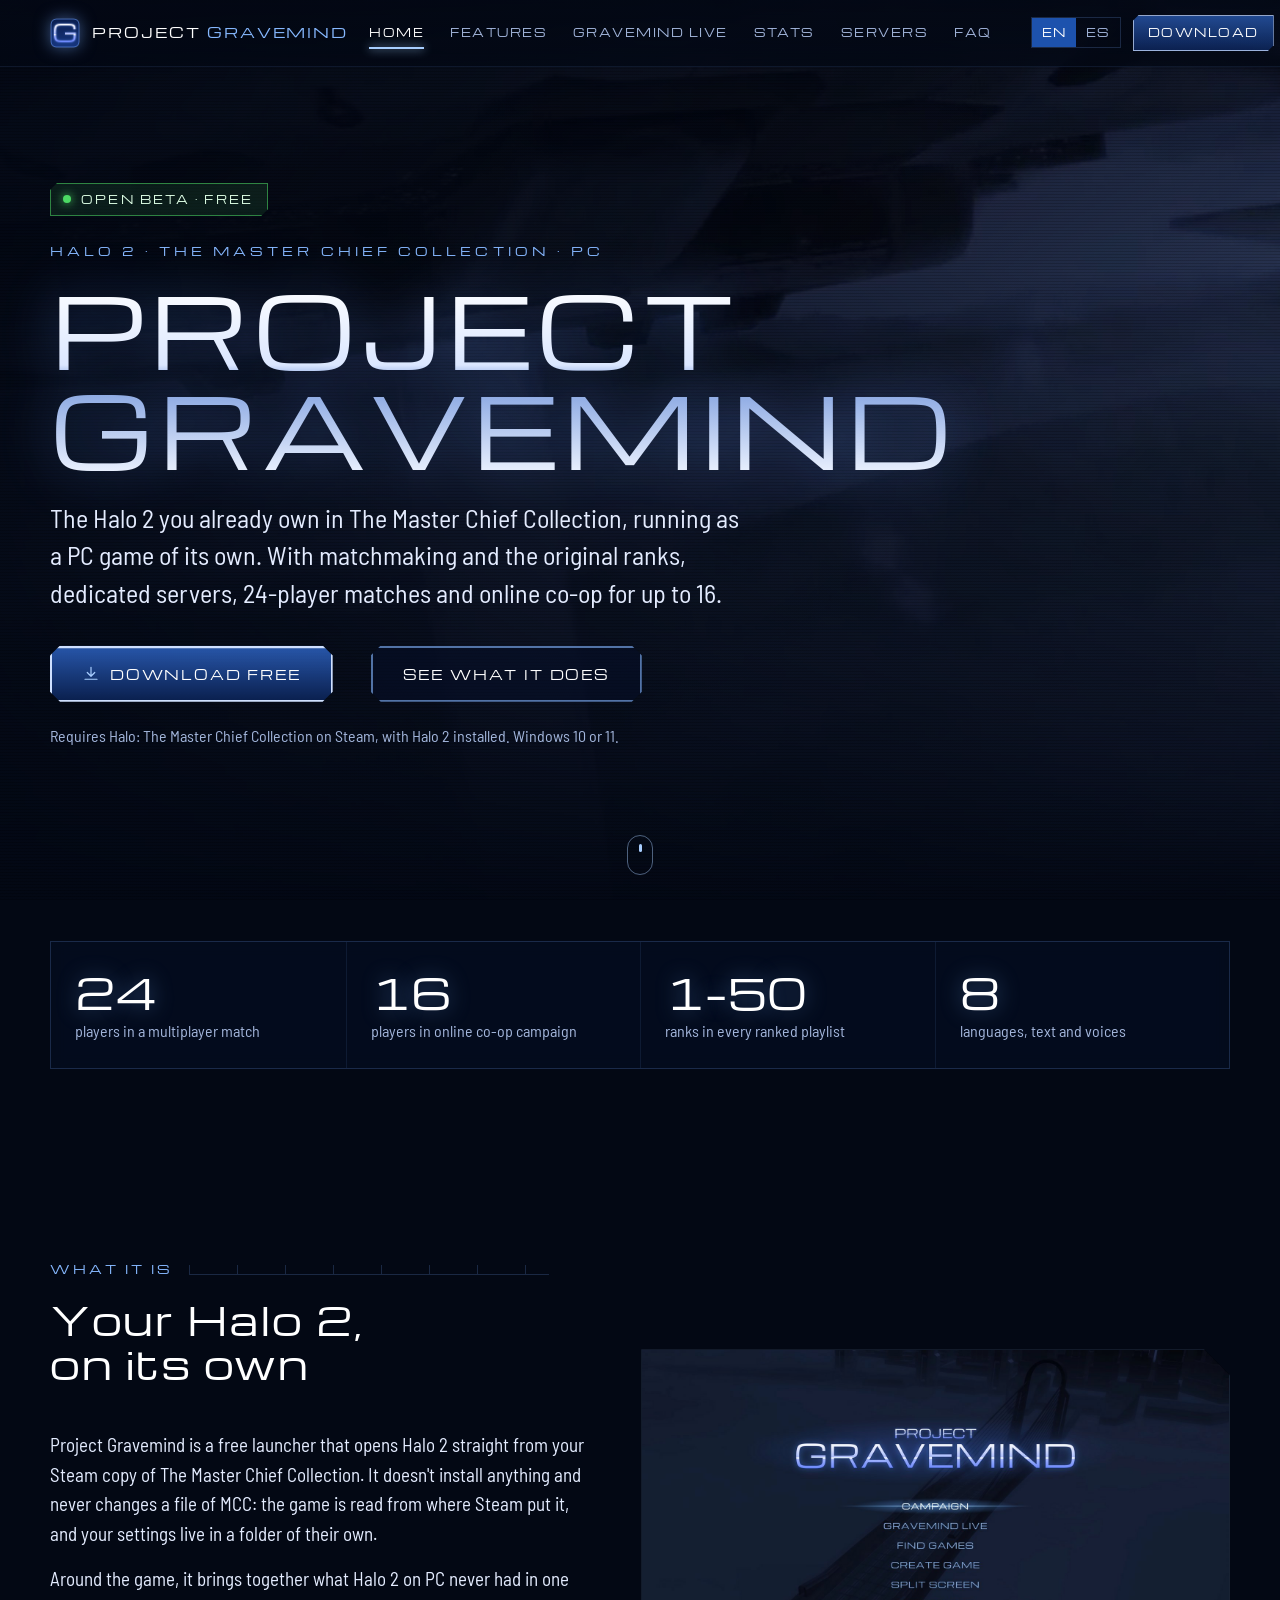
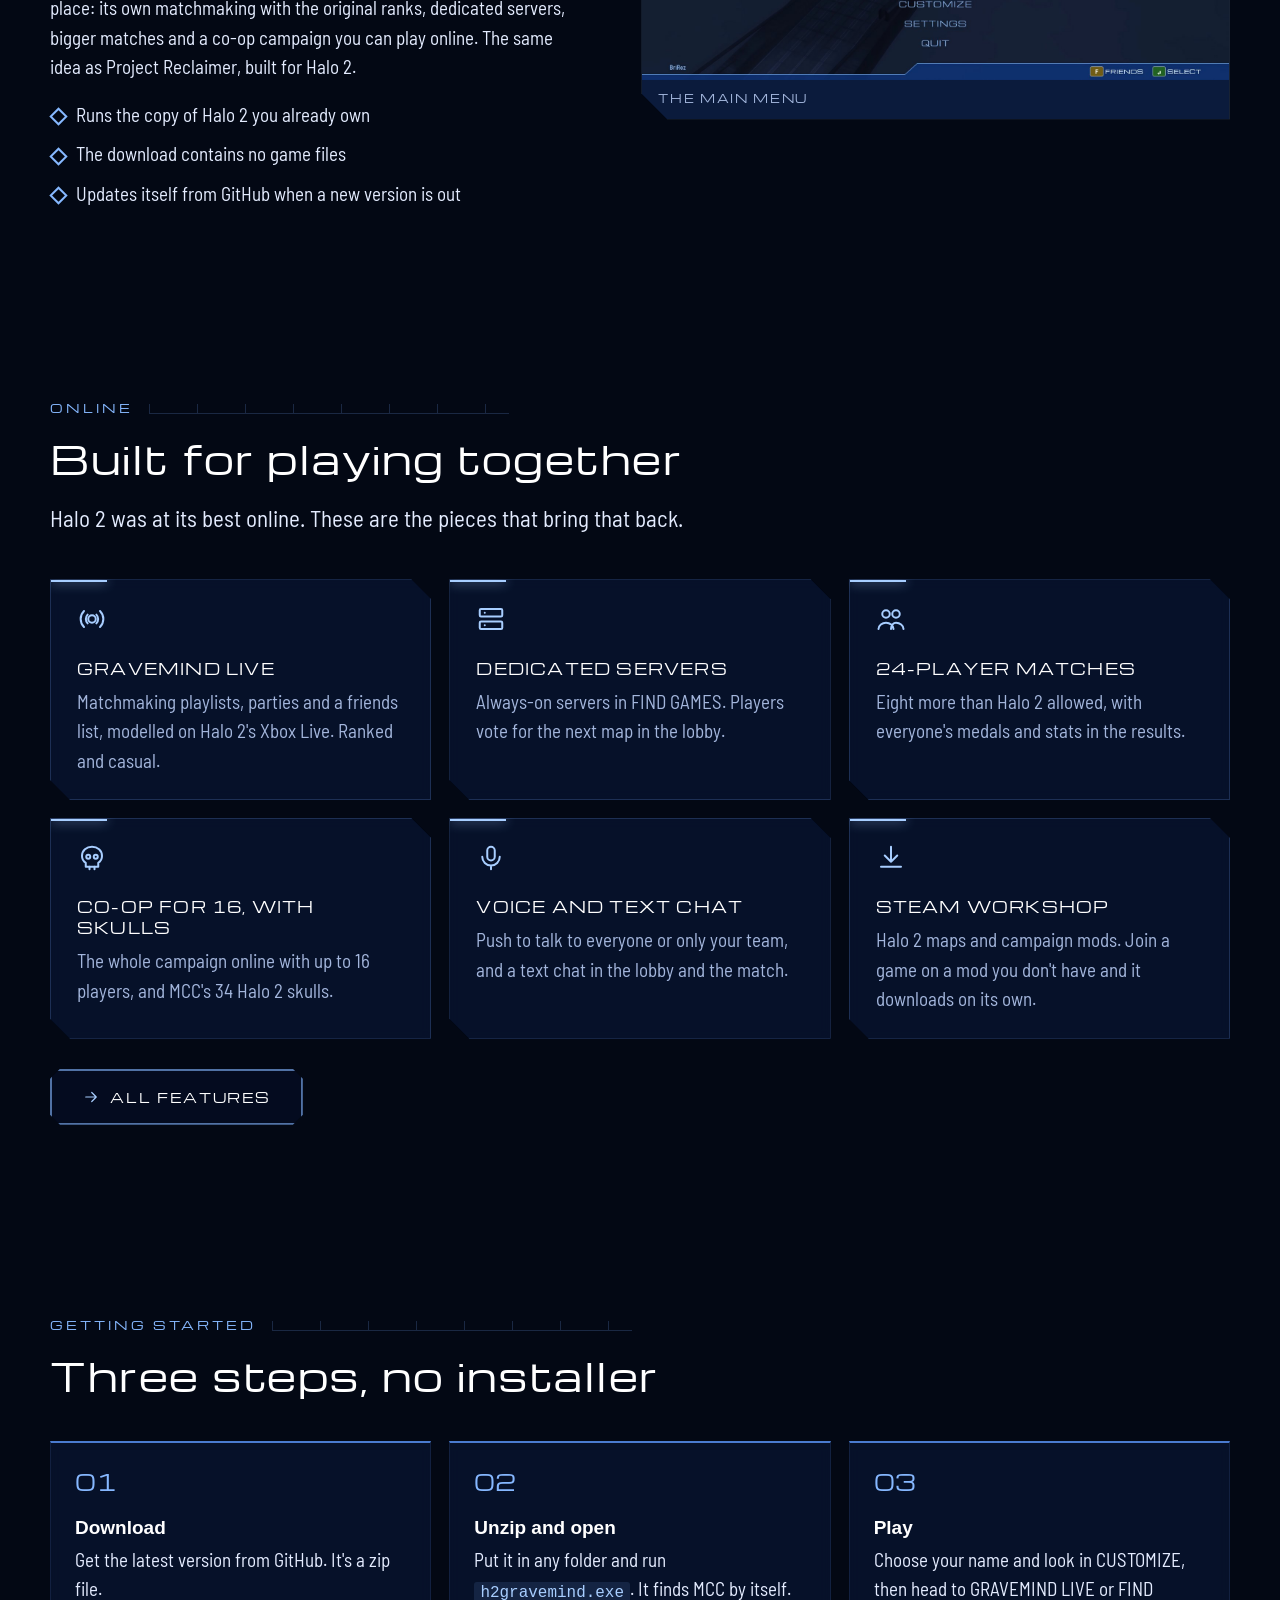
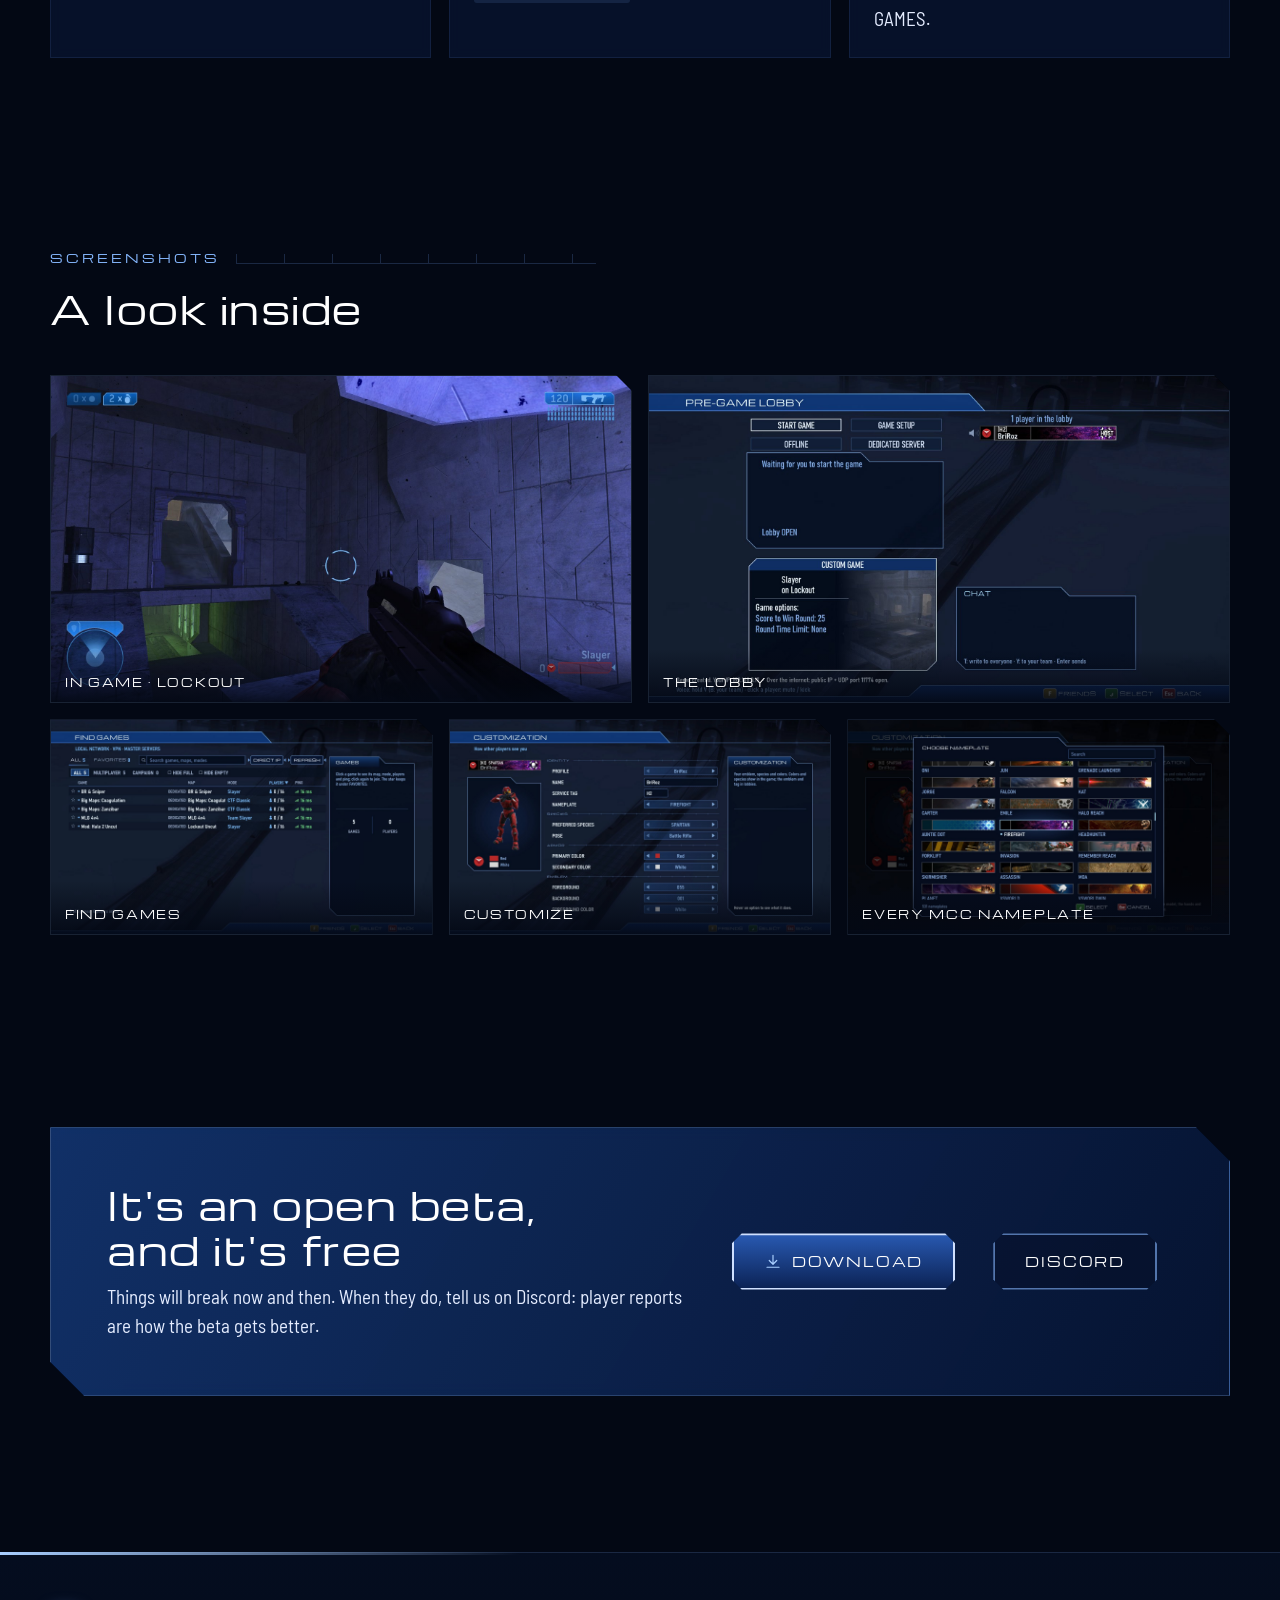
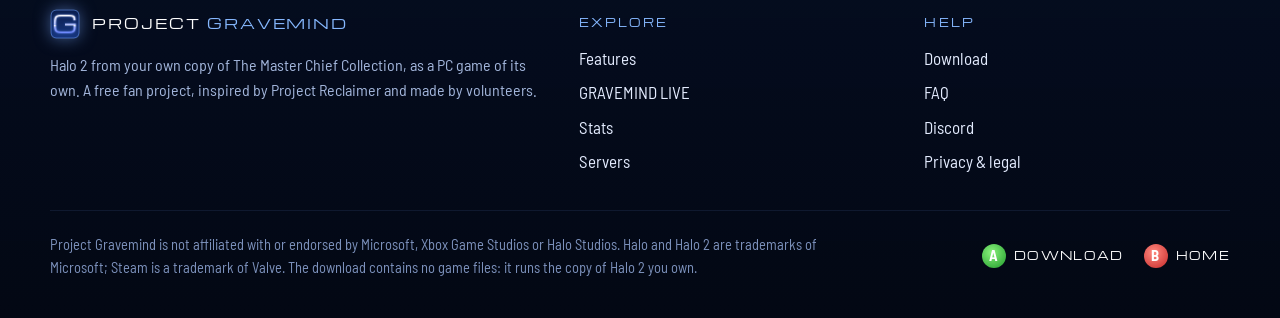
==== commit 165c3343: "New Discord invite: discord.gg/g9nvDa9wh" ====
--- a/index.html
+++ b/index.html
@@ -119,7 +119,7 @@
       <h2 class="h"><span lang="en">It's an open beta, and it's free</span><span lang="es">Es una beta abierta, y es gratis</span></h2>
       <p><span lang="en">Things will break now and then. When they do, tell us on Discord: player reports are how the beta gets better.</span><span lang="es">De vez en cuando algo fallará. Cuando pase, cuéntanoslo en Discord: los avisos de los jugadores son lo que hace mejorar la beta.</span></p>
     </div>
-    <div class="actions"><span class="btn-wrap"><a class="btn" href="download.html"><svg class="ico" viewBox="0 0 24 24" fill="none" stroke="currentColor" stroke-width="1.6" stroke-linecap="round" stroke-linejoin="round"><path d="M12 3v12M7 10l5 5 5-5M4 19h16"/></svg><span lang="en">Download</span><span lang="es">Descargar</span></a></span><span class="btn-wrap"><a class="btn ghost" href="https://discord.gg/7nAmnwnQqb" target="_blank" rel="noopener"><span lang="en">Discord</span><span lang="es">Discord</span></a></span></div>
+    <div class="actions"><span class="btn-wrap"><a class="btn" href="download.html"><svg class="ico" viewBox="0 0 24 24" fill="none" stroke="currentColor" stroke-width="1.6" stroke-linecap="round" stroke-linejoin="round"><path d="M12 3v12M7 10l5 5 5-5M4 19h16"/></svg><span lang="en">Download</span><span lang="es">Descargar</span></a></span><span class="btn-wrap"><a class="btn ghost" href="https://discord.gg/g9nvDa9wh" target="_blank" rel="noopener"><span lang="en">Discord</span><span lang="es">Discord</span></a></span></div>
   </div>
 </div></section>
 
@@ -144,7 +144,7 @@
       <ul>
         <li><a href="download.html"><span lang="en">Download</span><span lang="es">Descargar</span></a></li>
         <li><a href="faq.html"><span lang="en">FAQ</span><span lang="es">Preguntas frecuentes</span></a></li>
-        <li><a href="https://discord.gg/7nAmnwnQqb" target="_blank" rel="noopener">Discord</a></li>
+        <li><a href="https://discord.gg/g9nvDa9wh" target="_blank" rel="noopener">Discord</a></li>
         <li><a href="privacy.html"><span lang="en">Privacy &amp; legal</span><span lang="es">Privacidad y aviso legal</span></a></li>
       </ul>
     </div>
--- a/style.css
+++ b/style.css
@@ -479,12 +479,44 @@
 .player-card .label { margin: 22px 0 10px; }
 .medals { list-style: none; margin: 0; padding: 0; display: grid; gap: 6px 18px; grid-template-columns: repeat(auto-fill, minmax(220px, 1fr)); color: var(--muted); }
 .medals b { color: var(--white); font-family: var(--head); font-size: 12px; margin-right: 6px; }
-#recent summary { display: flex; flex-wrap: wrap; gap: 8px 18px; align-items: baseline; }
-#recent .when { color: var(--muted); font-family: var(--body); font-size: 15px; letter-spacing: 0; min-width: 120px; }
-#recent .what { flex: 1; }
-#recent .outcome { font-family: var(--body); font-size: 17px; letter-spacing: 0; }
-#recent .outcome .won { font-weight: 600; text-decoration: underline; text-decoration-color: var(--glow); }
-#recent details > div, #recent details > p { margin-bottom: 14px; }
+/* recent matches: cards with a pager */
+.rgrid { display: grid; gap: 16px; grid-template-columns: repeat(auto-fill, minmax(min(320px, 100%), 1fr)); align-items: start; }
+.rcard { display: flex; flex-direction: column; gap: 10px; padding: 16px 18px; border-top: 3px solid var(--line); transition: transform 0.15s, box-shadow 0.15s; }
+.rcard:hover { transform: translateY(-2px); box-shadow: 0 8px 26px rgba(40, 110, 255, 0.18); }
+.rcard.teams { border-top: 3px solid; border-image: linear-gradient(90deg, #d9453d 0 50%, #3f7be0 50% 100%) 1; }
+.rcard.open { grid-column: 1 / -1; }
+.rhead { display: flex; justify-content: space-between; gap: 10px; font-family: var(--head); font-size: 11px; letter-spacing: 0.12em; text-transform: uppercase; }
+.rhead .rpl { color: var(--accent); }
+.rhead .rwhen { color: var(--muted); }
+.rtitle { margin: 0; font-size: 18px; }
+.rscore { display: flex; align-items: baseline; gap: 12px; font-family: var(--head); font-size: 34px; line-height: 1; }
+.rscore i { font-style: normal; color: var(--muted); font-size: 20px; }
+.rscore .red { color: #ff7b73; opacity: 0.7; }
+.rscore .blue { color: #7fb2ff; opacity: 0.7; }
+.rscore .won { opacity: 1; text-shadow: 0 0 14px currentColor; }
+.rwinner { color: var(--muted); font-size: 15px; text-transform: uppercase; letter-spacing: 0.06em; }
+.rwinner.solo { color: var(--white); font-size: 19px; text-transform: none; letter-spacing: 0; }
+.rwinner .crown { color: #e8c45a; }
+.rplayers { list-style: none; margin: 0; padding: 0; display: grid; gap: 4px; }
+.rplayers li { display: flex; align-items: center; padding: 4px 8px; background: rgba(14, 34, 74, 0.55); cursor: pointer; font-size: 16px; }
+.rplayers li:hover { background: rgba(40, 80, 150, 0.6); }
+.rplayers li.t-red { border-left: 3px solid #d9453d; }
+.rplayers li.t-blue { border-left: 3px solid #3f7be0; }
+.rplayers li.left { opacity: 0.55; }
+.rplayers .pname { flex: 1; min-width: 0; overflow: hidden; text-overflow: ellipsis; white-space: nowrap; }
+.rplayers b { font-family: var(--head); font-size: 12px; color: var(--white); margin-left: 8px; }
+.rplayers .more-players { justify-content: center; color: var(--muted); cursor: default; }
+.rfoot { display: flex; justify-content: space-between; align-items: center; gap: 10px; flex-wrap: wrap; color: var(--muted); font-size: 14px; margin-top: auto; }
+.rtoggle { font-family: var(--head); font-size: 10px; letter-spacing: 0.1em; text-transform: uppercase; color: var(--white); background: var(--band);
+  border: 1px solid #5f8fe0; padding: 7px 12px; cursor: pointer; }
+.rtoggle:hover { background: var(--band2); }
+.rreport { margin-top: 4px; }
+.pager { display: flex; flex-wrap: wrap; align-items: center; justify-content: center; gap: 6px; margin: 20px 0 0; }
+.pager button { min-width: 38px; height: 36px; font-family: var(--head); font-size: 12px; color: var(--muted); background: rgba(8, 20, 48, 0.6);
+  border: 1px solid var(--line-soft); cursor: pointer; }
+.pager button.on { color: var(--white); background: var(--band); border-color: #5f8fe0; }
+.pager button:disabled { opacity: 0.35; cursor: default; }
+.pager .pinfo { width: 100%; text-align: center; color: var(--muted); font-size: 14px; margin-top: 4px; }
 .note.small { font-size: 16px; margin-top: 30px; }
 @media (max-width: 860px) {
   .match .teams { grid-template-columns: 1fr; }
@@ -492,7 +524,7 @@
 }
 
 /* rank icons, emblems and the player modal (stats.js) */
-img.rank { vertical-align: middle; margin-right: 6px; width: 26px; height: 26px; }
+img.rank { display: inline-block; vertical-align: middle; margin-right: 6px; width: 26px; height: 26px; }
 img.rank.big { width: 152px; height: 152px; margin: 0; filter: drop-shadow(0 0 14px rgba(110, 160, 255, 0.5)); }
 .emb { display: inline-block; vertical-align: middle; margin-right: 8px; width: 24px; height: 24px; background: rgba(0, 0, 0, 0.35); border: 1px solid var(--line-soft); }
 .emb.big { width: 128px; height: 128px; margin: 0; padding: 6px; background: rgba(0, 0, 0, 0.45); border: 1px solid var(--line);
@@ -516,3 +548,79 @@
   .card-figure { grid-row: auto; grid-column: 1; justify-self: center; }
   .modal { padding: 16px 8px; }
 }
+
+/* stats page, 2026-11-03: the live counters, the new players' welcome, the best of the week / month, podium colours */
+.live-figures { margin-top: 22px; }
+.live-figures .figure.on b::after { content: ""; display: inline-block; width: 10px; height: 10px; margin-left: 12px; vertical-align: middle;
+  border-radius: 50%; background: var(--green); box-shadow: 0 0 10px var(--green); animation: pulse 2.2s ease-in-out infinite; }
+.live-figures .figure.on span { color: #c9f5d2; }
+bdi { unicode-bidi: isolate; }
+.newcomers { margin-top: 10px; padding: 30px 30px 28px;
+  background: radial-gradient(ellipse 70% 120% at 0% 0%, rgba(60, 120, 240, 0.28), transparent 60%), linear-gradient(180deg, rgba(14, 34, 78, 0.85), rgba(7, 18, 44, 0.85));
+  border-color: rgba(134, 184, 255, 0.4); }
+.newcomers .h { margin-bottom: 22px; }
+.newcomer-grid { display: grid; gap: 12px; grid-template-columns: repeat(auto-fill, minmax(min(300px, 100%), 1fr)); }
+.newcomer { position: relative; display: grid; grid-template-columns: auto 1fr auto; gap: 14px; align-items: center; width: 100%; text-align: left;
+  padding: 12px 14px 12px 18px; font: inherit; color: var(--text); cursor: pointer; background: rgba(4, 12, 30, 0.6); border: 1px solid var(--line-soft);
+  clip-path: polygon(0 0, calc(100% - 12px) 0, 100% 12px, 100% 100%, 12px 100%, 0 calc(100% - 12px));
+  transition: transform 0.3s var(--ease), background 0.3s, border-color 0.3s; animation: fade 0.6s var(--ease) both; }
+.newcomer::before { content: ""; position: absolute; left: 0; top: 0; bottom: 0; width: 4px; background: linear-gradient(180deg, var(--prim), var(--sec));
+  box-shadow: 0 0 14px var(--prim); }
+.newcomer:hover, .newcomer:focus-visible { transform: translateY(-3px); background: rgba(20, 44, 96, 0.75); border-color: rgba(134, 184, 255, 0.5); }
+.newcomer .nc-emb { width: 56px; height: 56px; margin: 0; padding: 3px; background: rgba(0, 0, 0, 0.45); border: 1px solid var(--prim); }
+.nc-text { min-width: 0; display: grid; }
+.nc-name { color: var(--white); font-weight: 600; font-size: 19px; line-height: 1.2; overflow: hidden; text-overflow: ellipsis; white-space: nowrap; }
+.nc-name .stag { color: var(--accent); font-weight: 500; font-size: 14px; letter-spacing: 0.06em; margin-left: 4px; }
+.nc-when { color: var(--muted); font-size: 15px; }
+.nc-rank { display: grid; justify-items: center; }
+.nc-rank img.rank { width: 34px; height: 34px; margin: 0; filter: drop-shadow(0 0 6px rgba(110, 160, 255, 0.5)); }
+.nc-rank small { font-family: var(--head); font-size: 9px; letter-spacing: 0.12em; color: var(--muted); text-transform: uppercase; margin-top: 2px; white-space: nowrap; }
+.leader-board h3 { margin: 0 0 2px; }
+.leader-board .sub { color: var(--muted); font-size: 15px; margin: 0 0 14px; text-transform: uppercase; letter-spacing: 0.04em; }
+.podium { list-style: none; margin: 0; padding: 0; }
+.podium li { display: grid; grid-template-columns: 30px auto 1fr auto; gap: 12px; align-items: center; padding: 8px 12px; margin-top: 4px;
+  background: rgba(14, 34, 74, 0.55); cursor: pointer; transition: background 0.2s; }
+.podium li:hover { background: rgba(40, 80, 150, 0.6); }
+.podium li.empty { display: block; cursor: default; background: none; padding: 6px 0; }
+.podium .pos { font-family: var(--head); font-size: 14px; color: var(--accent); text-align: center; }
+.podium .emb { width: 32px; height: 32px; margin: 0; }
+.podium .who { min-width: 0; color: var(--white); font-weight: 600; overflow: hidden; text-overflow: ellipsis; white-space: nowrap; line-height: 1.25; }
+.podium .who small { display: block; color: var(--muted); font-weight: 400; font-size: 14px; }
+.podium .who small img.rank { width: 18px; height: 18px; margin-right: 5px; vertical-align: -4px; display: inline-block; }
+.podium .wins { text-align: right; color: var(--muted); font-size: 13px; text-transform: uppercase; line-height: 1.1; }
+.podium .wins b { display: block; font-family: var(--head); font-weight: 400; font-size: 20px; color: var(--white); }
+.podium li.p1 { background: linear-gradient(90deg, rgba(242, 201, 76, 0.22), rgba(14, 34, 74, 0.55) 60%); border-left: 3px solid #f2c94c; }
+.podium li.p2 { background: linear-gradient(90deg, rgba(201, 214, 234, 0.18), rgba(14, 34, 74, 0.55) 60%); border-left: 3px solid #c9d6ea; }
+.podium li.p3 { background: linear-gradient(90deg, rgba(216, 146, 90, 0.2), rgba(14, 34, 74, 0.55) 60%); border-left: 3px solid #d8925a; }
+.podium li.p1 .pos, .tbl tr.p1 td.rank { color: #f2c94c; }
+.podium li.p2 .pos, .tbl tr.p2 td.rank { color: #dfe7f5; }
+.podium li.p3 .pos, .tbl tr.p3 td.rank { color: #e6a06a; }
+.tabs.sort { margin-top: -4px; }
+.tabs.sort button { font-size: 10px; padding: 6px 12px; background: transparent; }
+.tabs.sort button.on { background: rgba(29, 82, 173, 0.45); }
+@media (max-width: 560px) {
+  .newcomers { padding: 22px 16px 18px; }
+  .newcomer { gap: 10px; padding: 10px 10px 10px 14px; }
+  .newcomer .nc-emb { width: 46px; height: 46px; }
+  .newcomer:nth-child(n+7) { display: none; }  /* six on a phone */
+  .podium li { grid-template-columns: 22px auto 1fr auto; gap: 8px; padding: 8px; }
+  .live-figures .figure { padding: 18px 16px; }
+}
+
+/* the developer's badge (stats.js DEVS): neon, with a slow glow and a light sweeping across */
+.devtag { position: relative; display: inline-block; overflow: hidden; margin-left: 8px; padding: 1px 7px 0; vertical-align: middle;
+  font-family: var(--head); font-size: 10px; line-height: 16px; letter-spacing: 0.18em; color: #eaffff; border: 1px solid #3ff3ff;
+  border-radius: 3px; background: rgba(0, 210, 255, 0.12);
+  text-shadow: 0 0 4px #3ff3ff, 0 0 10px #00c8ff, 0 0 18px #00a0ff;
+  box-shadow: 0 0 6px #00c8ff, inset 0 0 6px rgba(0, 200, 255, 0.5);
+  animation: devglow 2.4s ease-in-out infinite; }
+.devtag::after { content: ""; position: absolute; top: 0; left: -60%; width: 40%; height: 100%;
+  background: linear-gradient(90deg, transparent, rgba(255, 255, 255, 0.55), transparent); transform: skewX(-20deg);
+  animation: devsweep 3.2s ease-in-out infinite; }
+@keyframes devglow {
+  0%, 100% { box-shadow: 0 0 5px #00c8ff, inset 0 0 5px rgba(0, 200, 255, 0.45); border-color: #3ff3ff; }
+  50% { box-shadow: 0 0 14px #00e5ff, 0 0 26px rgba(160, 80, 255, 0.55), inset 0 0 8px rgba(0, 220, 255, 0.7); border-color: #b48cff; }
+}
+@keyframes devsweep { 0% { left: -60%; } 55%, 100% { left: 130%; } }
+@media (prefers-reduced-motion: reduce) { .devtag, .devtag::after { animation: none; } }
+.player-card h3 .devtag, .modal h3 .devtag { font-size: 14px; line-height: 22px; padding: 2px 12px 0; margin-left: 12px; }
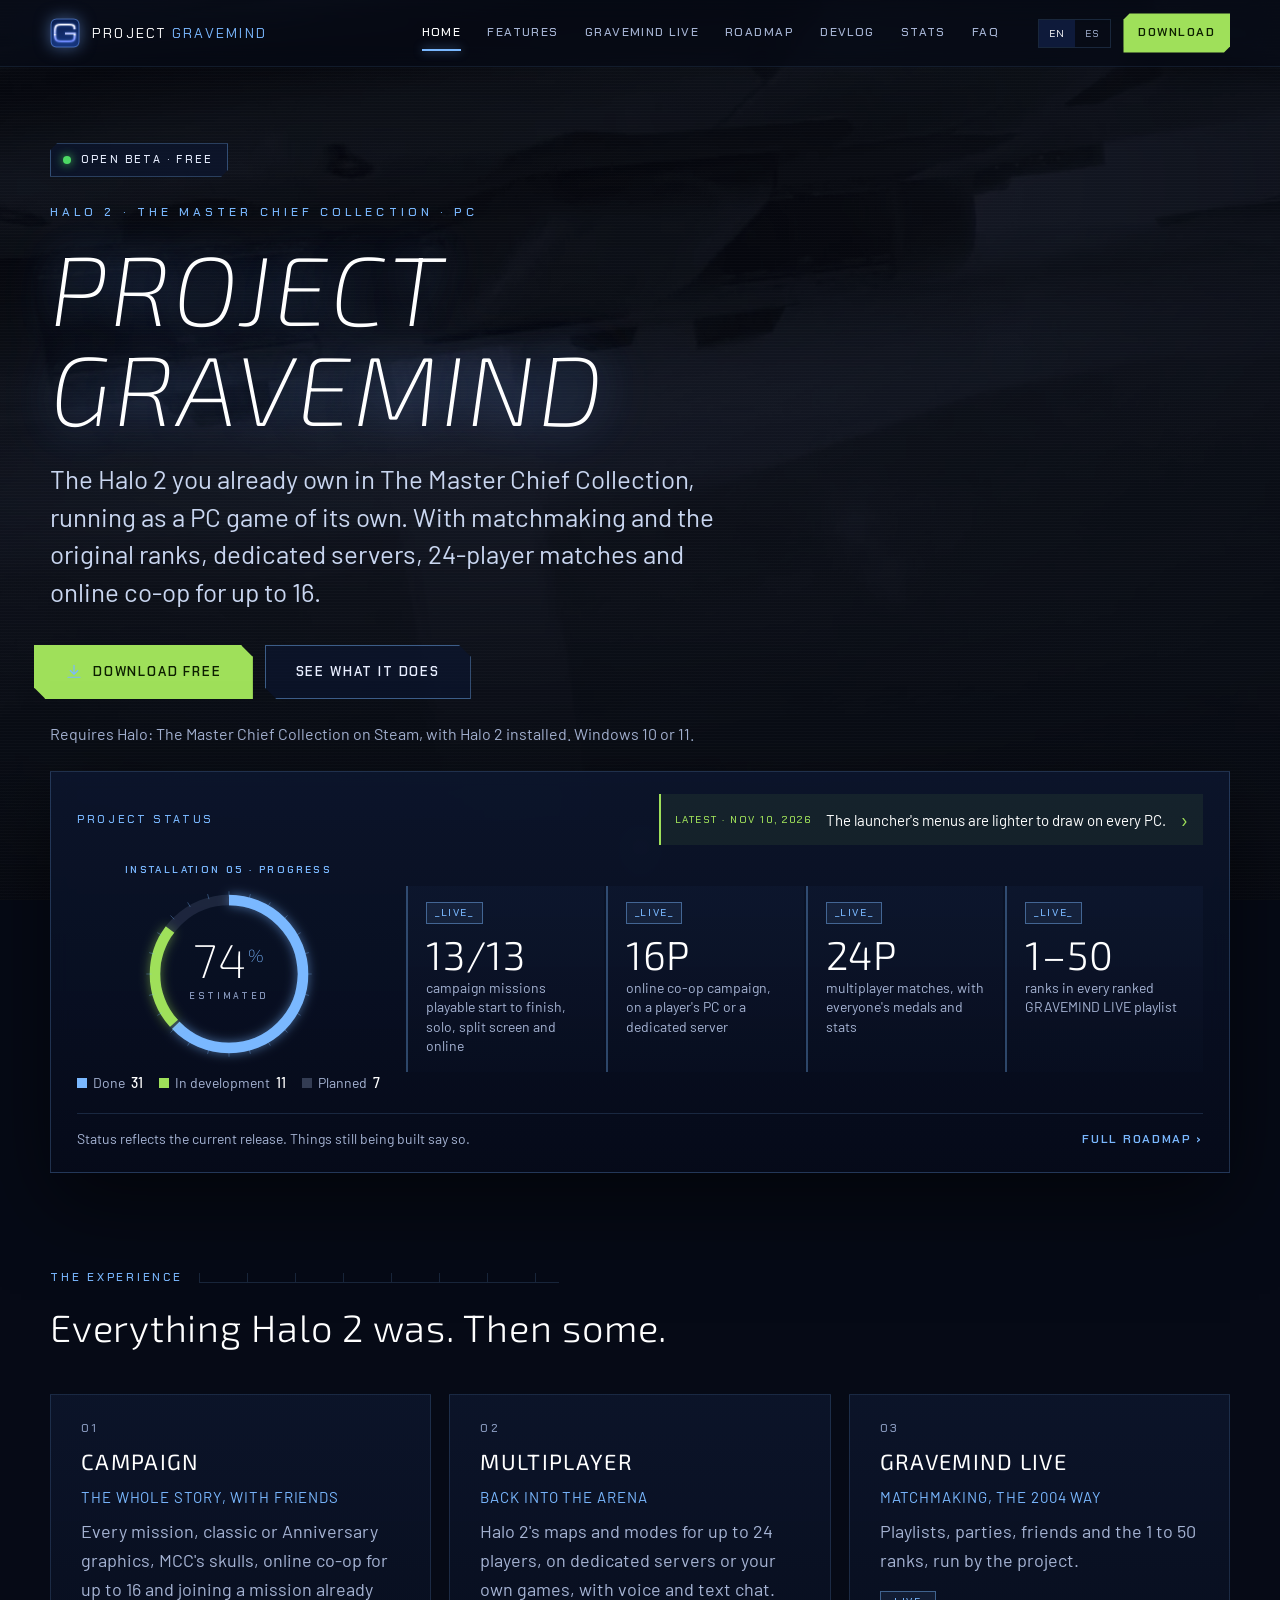
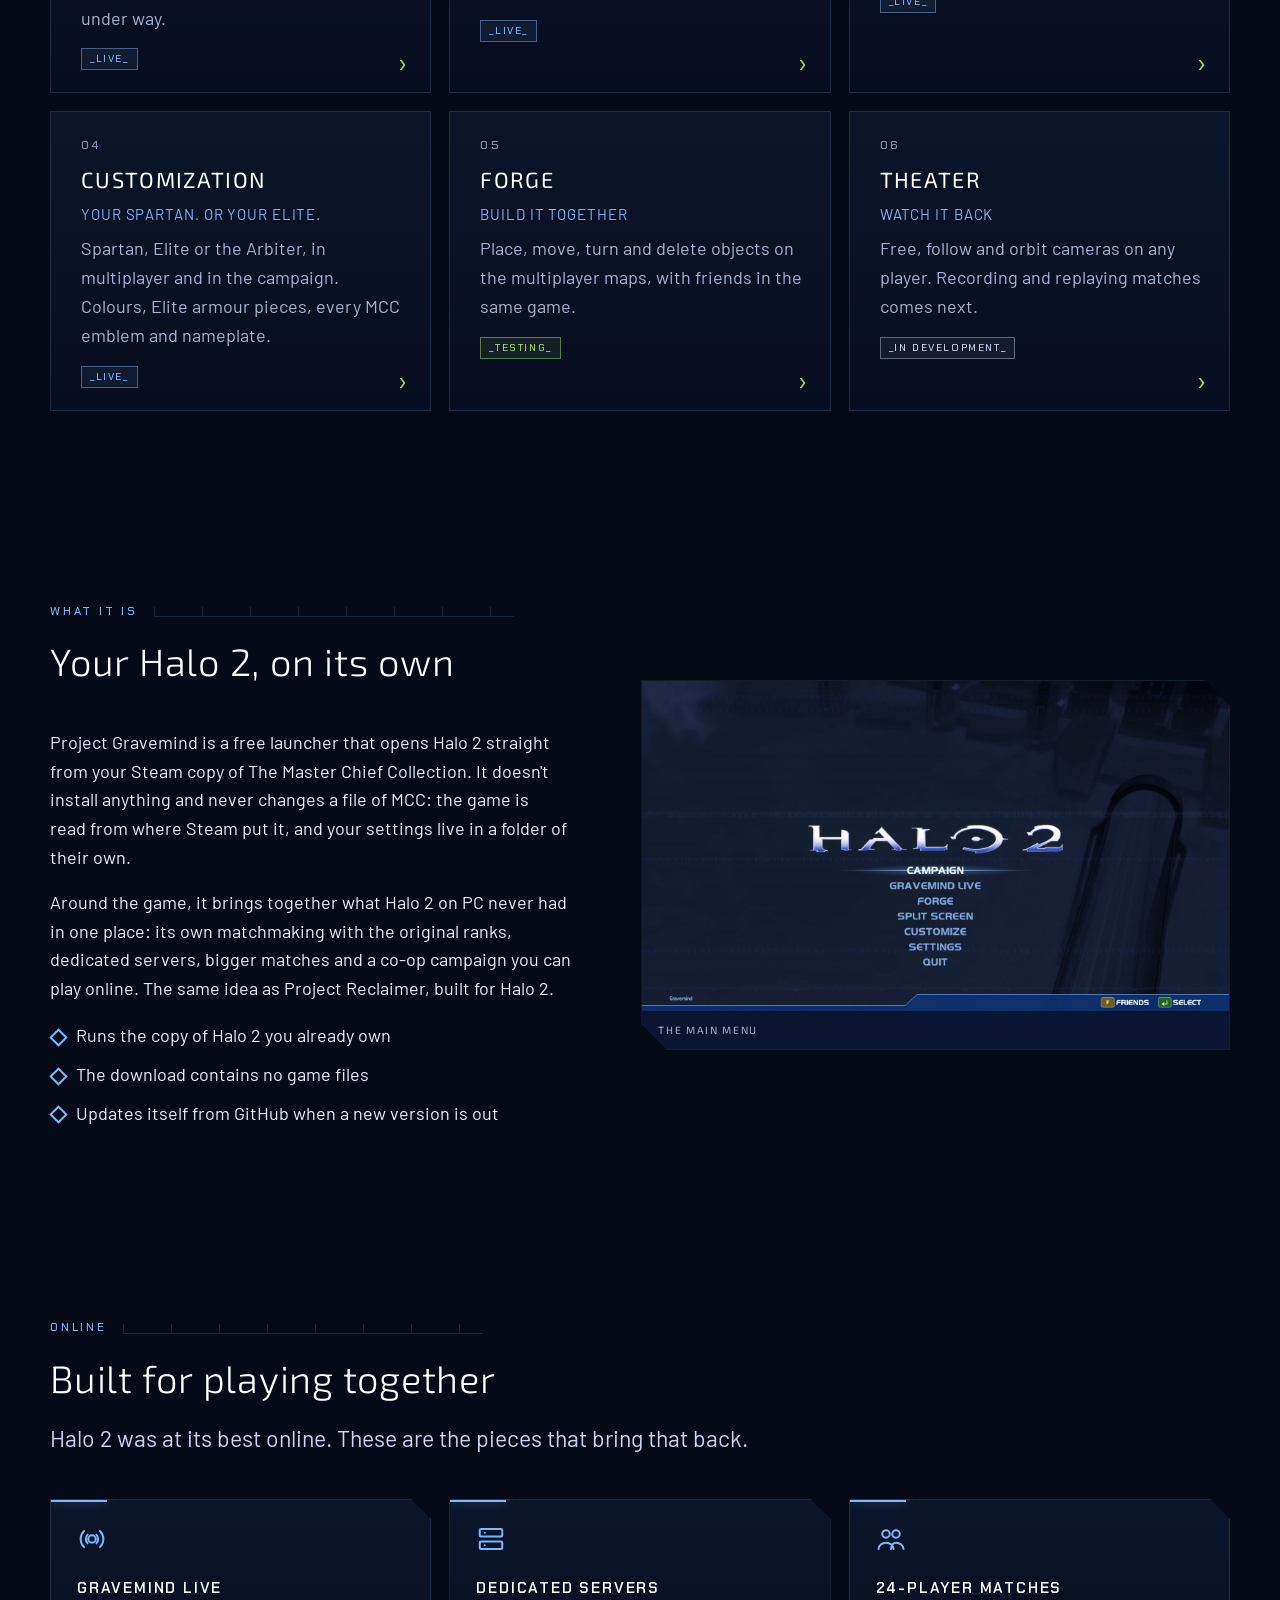
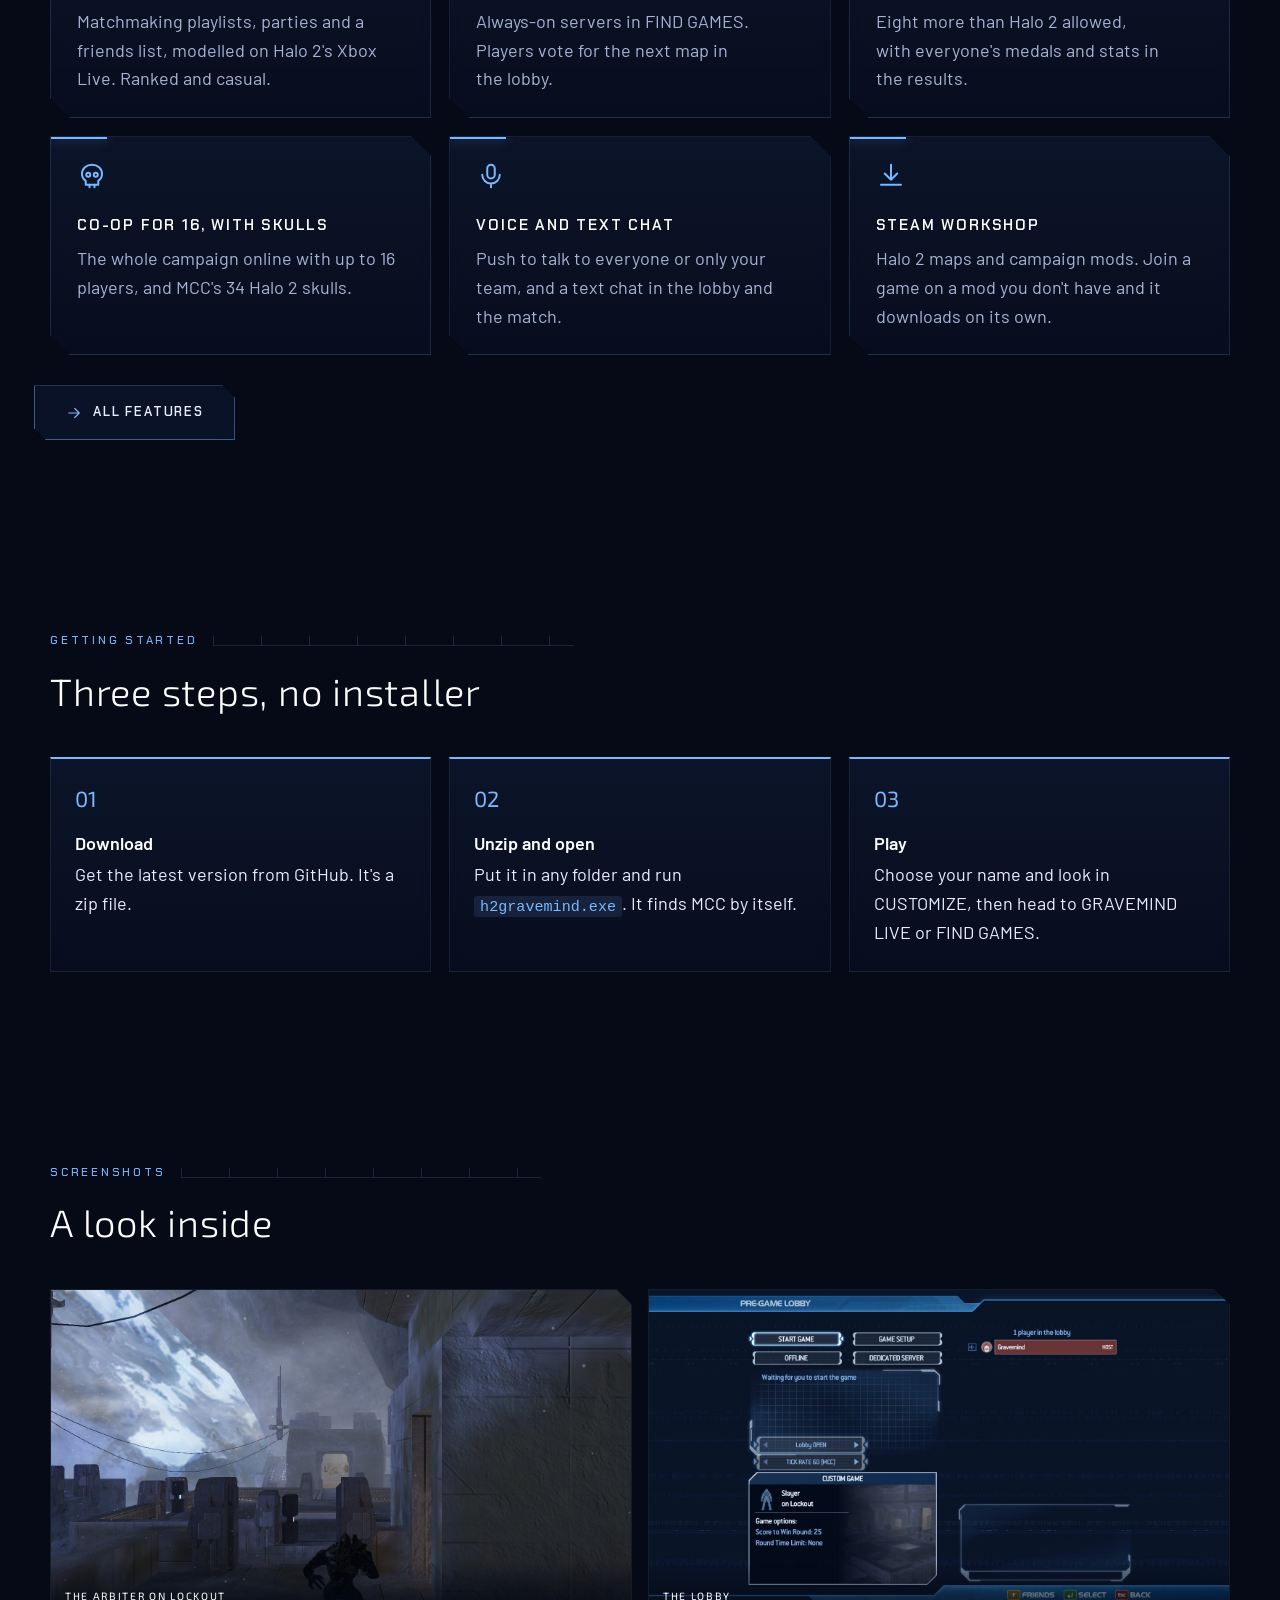
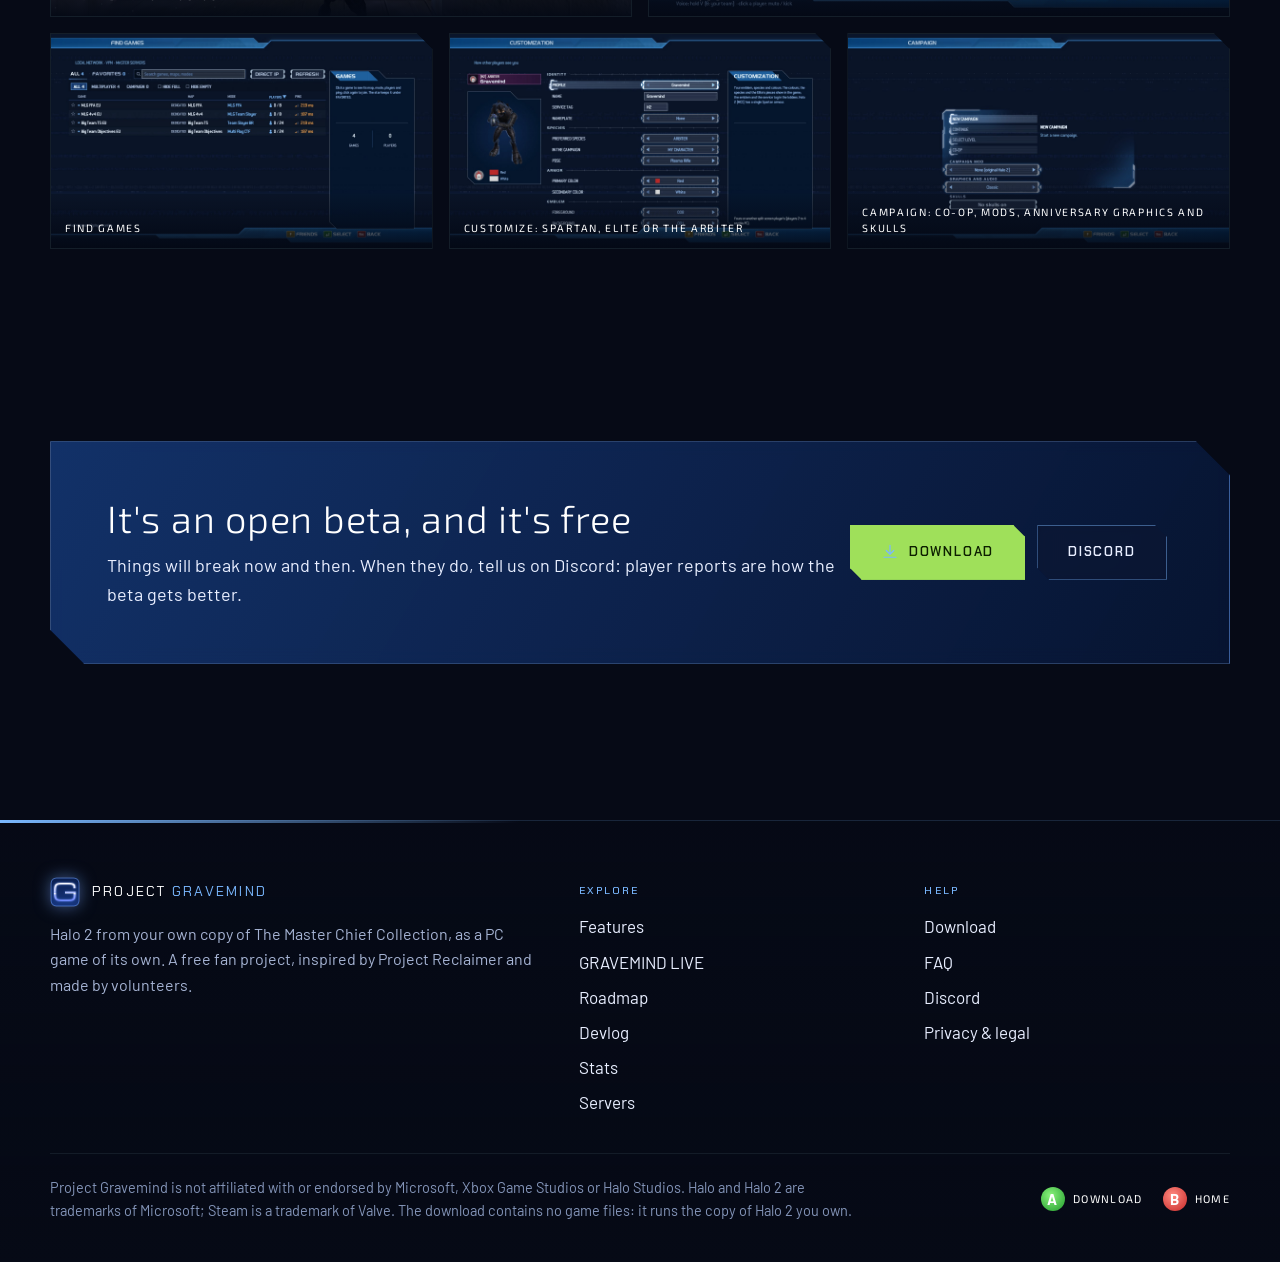
==== commit 24a229d1: "New look: progress, roadmap, devlog, stats and screenshots" ====
--- a/index.html
+++ b/index.html
@@ -17,7 +17,7 @@
 <link rel="icon" href="img/logo.png" type="image/png">
 <link rel="preconnect" href="https://fonts.googleapis.com">
 <link rel="preconnect" href="https://fonts.gstatic.com" crossorigin>
-<link href="https://fonts.googleapis.com/css2?family=Barlow+Semi+Condensed:wght@400;500;600&family=Michroma&display=swap" rel="stylesheet">
+<link href="https://fonts.googleapis.com/css2?family=Barlow:wght@400;500;600&family=Chakra+Petch:wght@500;600&family=Exo+2:ital,wght@0,200;0,300;0,400;0,500;1,200;1,300&display=swap" rel="stylesheet">
 <link rel="stylesheet" href="style.css">
 </head>
 <body class="home">
@@ -31,8 +31,9 @@
       <a href="index.html" class="on" aria-current="page"><span lang="en">Home</span><span lang="es">Inicio</span></a>
       <a href="features.html"><span lang="en">Features</span><span lang="es">Funciones</span></a>
       <a href="live.html">GRAVEMIND LIVE</a>
+      <a href="roadmap.html"><span lang="en">Roadmap</span><span lang="es">Hoja de ruta</span></a>
+      <a href="devlog.html">Devlog</a>
       <a href="stats.html"><span lang="en">Stats</span><span lang="es">Estadísticas</span></a>
-      <a href="servers.html"><span lang="en">Servers</span><span lang="es">Servidores</span></a>
       <a href="faq.html">FAQ</a>
     </nav>
     <div class="top-actions">
@@ -61,13 +62,11 @@
   <span class="scroll-cue" aria-hidden="true"></span>
 </section>
 
-<section class="tight reveal"><div class="wrap">
-  <div class="figures">
-    <div class="figure"><b>24</b><span><span lang="en">players in a multiplayer match</span><span lang="es">jugadores por partida multijugador</span></span></div>
-    <div class="figure"><b>16</b><span><span lang="en">players in online co-op campaign</span><span lang="es">jugadores en la campaña cooperativa en línea</span></span></div>
-    <div class="figure"><b>1–50</b><span><span lang="en">ranks in every ranked playlist</span><span lang="es">rangos en cada lista competitiva</span></span></div>
-    <div class="figure"><b>8</b><span><span lang="en">languages, text and voices</span><span lang="es">idiomas, con textos y voces</span></span></div>
-  </div>
+<section class="status-rail"><div class="wrap"><div class="status-inner"><div class="status-head"><p class="eyebrow"><span lang="en">PROJECT STATUS</span><span lang="es">ESTADO DEL PROYECTO</span></p><a class="status-latest" href="devlog.html#d2026-11-10"><small><span lang="en">LATEST · </span><span lang="es">LO ÚLTIMO · </span><span lang="en">NOV 10, 2026</span><span lang="es">10 NOV 2026</span></small><strong><span lang="en">The launcher's menus are lighter to draw on every PC.</span><span lang="es">Los menús del launcher son más livianos de dibujar en todos los PC.</span></strong><span aria-hidden="true">&rsaquo;</span></a></div><div class="status-body"><div class="ringbox compact"><p class="rg-name"><span lang="en">INSTALLATION 05 · PROGRESS</span><span lang="es">INSTALACIÓN 05 · PROGRESO</span></p><svg class="ring" viewBox="0 0 200 200" width="176" height="176" role="img" aria-label="Estimated progress 74%"><g transform="rotate(-90 100 100)"><circle class="rg-track" cx="100" cy="100" r="84" stroke-width="12"/><circle class="rg-arc rg-done" cx="100" cy="100" r="84" stroke-width="12" stroke-dasharray="330.9 527.8" style="--len:330.9"/><circle class="rg-arc rg-prog" cx="100" cy="100" r="84" stroke-width="12" stroke-dasharray="115.5 527.8" stroke-dashoffset="-333.9" style="--len:115.5"/></g><line class="rg-tick" x1="100" y1="6" x2="100" y2="12" transform="rotate(0 100 100)"/><line class="rg-tick" x1="100" y1="6" x2="100" y2="12" transform="rotate(15 100 100)"/><line class="rg-tick" x1="100" y1="6" x2="100" y2="12" transform="rotate(30 100 100)"/><line class="rg-tick" x1="100" y1="6" x2="100" y2="12" transform="rotate(45 100 100)"/><line class="rg-tick" x1="100" y1="6" x2="100" y2="12" transform="rotate(60 100 100)"/><line class="rg-tick" x1="100" y1="6" x2="100" y2="12" transform="rotate(75 100 100)"/><line class="rg-tick" x1="100" y1="6" x2="100" y2="12" transform="rotate(90 100 100)"/><line class="rg-tick" x1="100" y1="6" x2="100" y2="12" transform="rotate(105 100 100)"/><line class="rg-tick" x1="100" y1="6" x2="100" y2="12" transform="rotate(120 100 100)"/><line class="rg-tick" x1="100" y1="6" x2="100" y2="12" transform="rotate(135 100 100)"/><line class="rg-tick" x1="100" y1="6" x2="100" y2="12" transform="rotate(150 100 100)"/><line class="rg-tick" x1="100" y1="6" x2="100" y2="12" transform="rotate(165 100 100)"/><line class="rg-tick" x1="100" y1="6" x2="100" y2="12" transform="rotate(180 100 100)"/><line class="rg-tick" x1="100" y1="6" x2="100" y2="12" transform="rotate(195 100 100)"/><line class="rg-tick" x1="100" y1="6" x2="100" y2="12" transform="rotate(210 100 100)"/><line class="rg-tick" x1="100" y1="6" x2="100" y2="12" transform="rotate(225 100 100)"/><line class="rg-tick" x1="100" y1="6" x2="100" y2="12" transform="rotate(240 100 100)"/><line class="rg-tick" x1="100" y1="6" x2="100" y2="12" transform="rotate(255 100 100)"/><line class="rg-tick" x1="100" y1="6" x2="100" y2="12" transform="rotate(270 100 100)"/><line class="rg-tick" x1="100" y1="6" x2="100" y2="12" transform="rotate(285 100 100)"/><line class="rg-tick" x1="100" y1="6" x2="100" y2="12" transform="rotate(300 100 100)"/><line class="rg-tick" x1="100" y1="6" x2="100" y2="12" transform="rotate(315 100 100)"/><line class="rg-tick" x1="100" y1="6" x2="100" y2="12" transform="rotate(330 100 100)"/><line class="rg-tick" x1="100" y1="6" x2="100" y2="12" transform="rotate(345 100 100)"/><text class="rg-num" x="100" y="104" text-anchor="middle">74<tspan class="rg-pct" dy="-18">%</tspan></text><text class="rg-sub" lang="en" x="100" y="128" text-anchor="middle">ESTIMATED</text><text class="rg-sub" lang="es" x="100" y="128" text-anchor="middle">ESTIMADO</text></svg><ul class="rg-legend"><li><i class="k-done"></i><span lang="en">Done</span><span lang="es">Hecho</span><b>31</b></li><li><i class="k-prog"></i><span lang="en">In development</span><span lang="es">En desarrollo</span><b>11</b></li><li><i class="k-plan"></i><span lang="en">Planned</span><span lang="es">Planeado</span><b>7</b></li></ul></div><dl class="status-stats"><div class=""><dt><span class="st st-live">_<span lang="en">LIVE</span><span lang="es">DISPONIBLE</span>_</span></dt><dd>13/13</dd><span><span lang="en">campaign missions playable start to finish, solo, split screen and online</span><span lang="es">misiones de la campaña jugables de principio a fin, solo, en pantalla dividida y en línea</span></span></div><div class=""><dt><span class="st st-live">_<span lang="en">LIVE</span><span lang="es">DISPONIBLE</span>_</span></dt><dd>16P</dd><span><span lang="en">online co-op campaign, on a player's PC or a dedicated server</span><span lang="es">campaña cooperativa en línea, en el PC de un jugador o en un servidor dedicado</span></span></div><div class=""><dt><span class="st st-live">_<span lang="en">LIVE</span><span lang="es">DISPONIBLE</span>_</span></dt><dd>24P</dd><span><span lang="en">multiplayer matches, with everyone's medals and stats</span><span lang="es">partidas multijugador, con las medallas y estadísticas de todos</span></span></div><div class=""><dt><span class="st st-live">_<span lang="en">LIVE</span><span lang="es">DISPONIBLE</span>_</span></dt><dd>1–50</dd><span><span lang="en">ranks in every ranked GRAVEMIND LIVE playlist</span><span lang="es">rangos en cada lista competitiva de GRAVEMIND LIVE</span></span></div></dl></div><div class="status-foot"><p><span lang="en">Status reflects the current release. Things still being built say so.</span><span lang="es">El estado es el de la versión actual. Lo que aún se está haciendo lo dice.</span></p><a class="text-link" href="roadmap.html"><span lang="en">FULL ROADMAP</span><span lang="es">HOJA DE RUTA COMPLETA</span> &rsaquo;</a></div></div></div></section>
+
+<section class="reveal"><div class="wrap">
+  <div class="section-head"><p class="eyebrow"><span lang="en">The experience</span><span lang="es">La experiencia</span></p><h2 class="h"><span lang="en">Everything Halo 2 was. Then some.</span><span lang="es">Todo lo que fue Halo 2. Y algo más.</span></h2></div>
+  <div class="xcards"><a class="xcard" href="features.html"><span class="xnum">01</span><h3><span lang="en">CAMPAIGN</span><span lang="es">CAMPAÑA</span></h3><p class="xtag"><span lang="en">The whole story, with friends</span><span lang="es">Toda la historia, con amigos</span></p><p><span lang="en">Every mission, classic or Anniversary graphics, MCC's skulls, online co-op for up to 16 and joining a mission already under way.</span><span lang="es">Todas las misiones, gráficos clásicos o Anniversary, las calaveras de MCC, cooperativo en línea para hasta 16 y entrar a una misión ya empezada.</span></p><span class="st st-live">_<span lang="en">LIVE</span><span lang="es">DISPONIBLE</span>_</span><span class="xgo" aria-hidden="true">&rsaquo;</span></a><a class="xcard" href="features.html"><span class="xnum">02</span><h3><span lang="en">MULTIPLAYER</span><span lang="es">MULTIJUGADOR</span></h3><p class="xtag"><span lang="en">Back into the arena</span><span lang="es">De vuelta a la arena</span></p><p><span lang="en">Halo 2's maps and modes for up to 24 players, on dedicated servers or your own games, with voice and text chat.</span><span lang="es">Los mapas y modos de Halo 2 para hasta 24 jugadores, en servidores dedicados o en tus partidas, con chat de voz y de texto.</span></p><span class="st st-live">_<span lang="en">LIVE</span><span lang="es">DISPONIBLE</span>_</span><span class="xgo" aria-hidden="true">&rsaquo;</span></a><a class="xcard" href="live.html"><span class="xnum">03</span><h3><span lang="en">GRAVEMIND LIVE</span><span lang="es">GRAVEMIND LIVE</span></h3><p class="xtag"><span lang="en">Matchmaking, the 2004 way</span><span lang="es">Matchmaking como en 2004</span></p><p><span lang="en">Playlists, parties, friends and the 1 to 50 ranks, run by the project.</span><span lang="es">Listas, grupos, amigos y los rangos del 1 al 50, a cargo del proyecto.</span></p><span class="st st-live">_<span lang="en">LIVE</span><span lang="es">DISPONIBLE</span>_</span><span class="xgo" aria-hidden="true">&rsaquo;</span></a><a class="xcard" href="features.html"><span class="xnum">04</span><h3><span lang="en">CUSTOMIZATION</span><span lang="es">PERSONALIZACIÓN</span></h3><p class="xtag"><span lang="en">Your Spartan. Or your Elite.</span><span lang="es">Tu Spartan. O tu Élite.</span></p><p><span lang="en">Spartan, Elite or the Arbiter, in multiplayer and in the campaign. Colours, Elite armour pieces, every MCC emblem and nameplate.</span><span lang="es">Spartan, Élite o el Inquisidor, en multijugador y en la campaña. Colores, piezas de armadura del Élite, todos los emblemas y placas de MCC.</span></p><span class="st st-live">_<span lang="en">LIVE</span><span lang="es">DISPONIBLE</span>_</span><span class="xgo" aria-hidden="true">&rsaquo;</span></a><a class="xcard" href="roadmap.html#forge"><span class="xnum">05</span><h3><span lang="en">FORGE</span><span lang="es">FORGE</span></h3><p class="xtag"><span lang="en">Build it together</span><span lang="es">Constrúyelo en grupo</span></p><p><span lang="en">Place, move, turn and delete objects on the multiplayer maps, with friends in the same game.</span><span lang="es">Pon, mueve, gira y borra objetos en los mapas multijugador, con amigos en la misma partida.</span></p><span class="st st-test">_<span lang="en">TESTING</span><span lang="es">EN PRUEBAS</span>_</span><span class="xgo" aria-hidden="true">&rsaquo;</span></a><a class="xcard" href="roadmap.html#theater"><span class="xnum">06</span><h3><span lang="en">THEATER</span><span lang="es">CINE</span></h3><p class="xtag"><span lang="en">Watch it back</span><span lang="es">Vuelve a verlo</span></p><p><span lang="en">Free, follow and orbit cameras on any player. Recording and replaying matches comes next.</span><span lang="es">Cámara libre, de seguimiento y de órbita sobre cualquier jugador. Después, grabar y volver a ver partidas.</span></p><span class="st st-prog">_<span lang="en">IN DEVELOPMENT</span><span lang="es">EN DESARROLLO</span>_</span><span class="xgo" aria-hidden="true">&rsaquo;</span></a></div>
 </div></section>
 
 <section class="reveal"><div class="wrap split">
@@ -105,11 +104,11 @@
 <section class="reveal"><div class="wrap">
   <div class="section-head"><p class="eyebrow"><span lang="en">Screenshots</span><span lang="es">Capturas</span></p><h2 class="h"><span lang="en">A look inside</span><span lang="es">Un vistazo por dentro</span></h2></div>
   <div class="shots">
-    <figure class="shot wide"><button type="button" aria-label="In game on Lockout / En partida en Encerrona"><img src="img/ingame.jpg" alt="In game on Lockout" loading="lazy" width="1600" height="900"></button><figcaption><span lang="en">In game · Lockout</span><span lang="es">En partida · Encerrona</span></figcaption></figure>
+    <figure class="shot wide"><button type="button" aria-label="The Arbiter on Lockout / El Inquisidor en Encerrona"><img src="img/ingame.jpg" alt="The Arbiter on Lockout" loading="lazy" width="1600" height="900"></button><figcaption><span lang="en">The Arbiter on Lockout</span><span lang="es">El Inquisidor en Encerrona</span></figcaption></figure>
     <figure class="shot wide"><button type="button" aria-label="Game lobby / Sala de la partida"><img src="img/lobby.jpg" alt="Game lobby" loading="lazy" width="1600" height="900"></button><figcaption><span lang="en">The lobby</span><span lang="es">La sala</span></figcaption></figure>
     <figure class="shot"><button type="button" aria-label="Find games / Buscar partidas"><img src="img/browser.jpg" alt="Find games" loading="lazy" width="1600" height="900"></button><figcaption><span lang="en">Find games</span><span lang="es">Buscar partidas</span></figcaption></figure>
-    <figure class="shot"><button type="button" aria-label="Customize / Personalizar"><img src="img/customize.jpg" alt="Customize" loading="lazy" width="1600" height="900"></button><figcaption><span lang="en">Customize</span><span lang="es">Personalizar</span></figcaption></figure>
-    <figure class="shot"><button type="button" aria-label="Nameplates / Placas"><img src="img/nameplates.jpg" alt="Nameplates" loading="lazy" width="1600" height="900"></button><figcaption><span lang="en">Every MCC nameplate</span><span lang="es">Todas las placas de MCC</span></figcaption></figure>
+    <figure class="shot"><button type="button" aria-label="Customize / Personalizar"><img src="img/customize.jpg" alt="Customize" loading="lazy" width="1600" height="900"></button><figcaption><span lang="en">CUSTOMIZE: Spartan, Elite or the Arbiter</span><span lang="es">PERSONALIZAR: Spartan, Élite o el Inquisidor</span></figcaption></figure>
+    <figure class="shot"><button type="button" aria-label="Campaign / Campaña"><img src="img/campaign.jpg" alt="Campaign" loading="lazy" width="1600" height="900"></button><figcaption><span lang="en">Campaign: co-op, mods, Anniversary graphics and skulls</span><span lang="es">Campaña: cooperativo, mods, gráficos Anniversary y calaveras</span></figcaption></figure>
   </div>
 </div></section>
 
@@ -135,6 +134,8 @@
       <ul>
         <li><a href="features.html"><span lang="en">Features</span><span lang="es">Funciones</span></a></li>
         <li><a href="live.html">GRAVEMIND LIVE</a></li>
+        <li><a href="roadmap.html"><span lang="en">Roadmap</span><span lang="es">Hoja de ruta</span></a></li>
+        <li><a href="devlog.html">Devlog</a></li>
         <li><a href="stats.html"><span lang="en">Stats</span><span lang="es">Estadísticas</span></a></li>
         <li><a href="servers.html"><span lang="en">Servers</span><span lang="es">Servidores</span></a></li>
       </ul>
--- a/style.css
+++ b/style.css
@@ -624,3 +624,256 @@
 @keyframes devsweep { 0% { left: -60%; } 55%, 100% { left: 130%; } }
 @media (prefers-reduced-motion: reduce) { .devtag, .devtag::after { animation: none; } }
 .player-card h3 .devtag, .modal h3 .devtag { font-size: 14px; line-height: 22px; padding: 2px 12px 0; margin-left: 12px; }
+
+/* ---- progress (tools/web_progress.py): status tags, progress cards, numbered features, roadmap, devlog ---- */
+.st { display: inline-block; font-family: var(--head); font-size: 10px; letter-spacing: 0.16em; padding: 4px 8px; border: 1px solid;
+  white-space: nowrap; line-height: 1.2; }
+.st-live { color: var(--green); border-color: rgba(76, 217, 100, 0.45); background: rgba(76, 217, 100, 0.08); }
+.st-test { color: var(--warn); border-color: rgba(255, 191, 94, 0.45); background: rgba(255, 191, 94, 0.08); }
+.st-prog { color: var(--accent); border-color: rgba(134, 184, 255, 0.5); background: rgba(134, 184, 255, 0.1); }
+.st-plan { color: var(--dim); border-color: rgba(125, 146, 189, 0.4); background: rgba(125, 146, 189, 0.06); }
+.st-new { color: var(--white); border-color: var(--glow); background: rgba(134, 184, 255, 0.18); }
+.fine { color: var(--dim); font-size: 15px; margin: 14px 0 0; }
+.fine a { color: var(--accent); }
+
+.pcards { display: grid; grid-template-columns: repeat(4, 1fr); gap: 18px; }
+.pcard { position: relative; background: rgba(5, 14, 34, 0.72); border: 1px solid var(--line-soft); padding: 24px 22px 20px;
+  display: flex; flex-direction: column; gap: 10px; backdrop-filter: blur(8px); -webkit-backdrop-filter: blur(8px); }
+.pcard::before { content: ""; position: absolute; top: 0; left: 0; width: 56px; height: 2px; background: var(--glow); }
+.pcard b { font-family: var(--head); font-weight: 400; font-size: clamp(30px, 3.4vw, 44px); color: var(--white); line-height: 1.05;
+  text-shadow: 0 0 22px rgba(120, 170, 255, 0.45); }
+.pcard .pcap { color: var(--muted); font-size: 16px; line-height: 1.35; flex: 1; }
+.pcard .st { align-self: flex-start; }
+
+.xcards { display: grid; gap: 18px; grid-template-columns: repeat(auto-fill, minmax(min(340px, 100%), 1fr)); }
+.xcard { position: relative; display: flex; flex-direction: column; gap: 8px; padding: 24px 26px 22px; background: var(--panel);
+  border: 1px solid var(--line-soft); color: var(--text); text-decoration: none; transition: transform 0.35s var(--ease), border-color 0.35s, background 0.35s; }
+.xcard:hover { transform: translateY(-4px); border-color: rgba(134, 184, 255, 0.45); background: var(--surface-2); }
+.xcard h3 { margin: 0; letter-spacing: 0.08em; }
+.xcard p { margin: 0; color: var(--muted); }
+.xcard .xtag { color: var(--accent); text-transform: uppercase; letter-spacing: 0.06em; font-size: 15px; }
+.xcard .st { align-self: flex-start; margin-top: 8px; }
+.xnum { font-family: var(--head); font-size: 12px; letter-spacing: 0.2em; color: var(--dim); }
+.xgo { position: absolute; right: 22px; bottom: 16px; font-size: 28px; color: var(--glow); line-height: 1; }
+
+.latest { display: inline-flex; align-items: center; gap: 12px; flex-wrap: wrap; max-width: 760px; margin: 22px auto 0; padding: 10px 16px;
+  border: 1px solid var(--line-soft); background: rgba(5, 14, 34, 0.7); color: var(--text); text-decoration: none; font-size: 16px; }
+.latest:hover { border-color: var(--glow); }
+.ldate { font-family: var(--head); font-size: 11px; letter-spacing: 0.14em; color: var(--accent); }
+.ltext { color: var(--muted); text-align: left; }
+
+.updated { font-family: var(--head); font-size: 11px; letter-spacing: 0.2em; color: var(--accent); margin-top: 12px; }
+.rtotals { display: grid; grid-template-columns: repeat(3, 1fr); border: 1px solid var(--line-soft); background: rgba(5, 14, 34, 0.7); }
+.rtotals div { padding: 20px 22px; border-left: 1px solid var(--line-faint); color: var(--muted); text-transform: uppercase; letter-spacing: 0.08em; font-size: 15px; }
+.rtotals div:first-child { border-left: 0; }
+.rtotals b { display: block; font-family: var(--head); font-weight: 400; font-size: 36px; color: var(--white); letter-spacing: 0; }
+.rfilter { display: flex; flex-wrap: wrap; gap: 8px; margin-top: 18px; }
+.rfilter button { font-family: var(--head); font-size: 11px; letter-spacing: 0.16em; color: var(--muted); background: rgba(6, 16, 40, 0.6);
+  border: 1px solid var(--line-soft); padding: 9px 14px; cursor: pointer; }
+.rfilter button.on, .rfilter button:hover { color: var(--white); border-color: var(--glow); background: rgba(30, 70, 150, 0.6); }
+.rsec { margin: 34px 0; padding: 26px 28px; background: var(--panel); border: 1px solid var(--line-soft); }
+.rhead { display: grid; grid-template-columns: auto 1fr auto; gap: 20px; align-items: start; }
+.rhead .h { margin: 0 0 4px; font-size: clamp(20px, 2.2vw, 26px); }
+.rhead p { margin: 0; color: var(--muted); }
+.rcount { font-family: var(--head); font-size: 11px; letter-spacing: 0.14em; color: var(--accent); white-space: nowrap; padding-top: 6px; }
+.rlist { list-style: none; margin: 18px 0 0; padding: 0; }
+.ri { display: grid; grid-template-columns: 170px 1fr; gap: 16px; align-items: baseline; padding: 10px 0; border-top: 1px solid var(--line-faint); }
+.ri .st { justify-self: start; }
+.ri.hide { display: none; }
+.rsec.empty { display: none; }
+
+.dlog { max-width: 900px; }
+.dentry { padding: 24px 0; border-top: 1px solid var(--line-soft); }
+.dmeta { display: flex; flex-wrap: wrap; gap: 14px; align-items: baseline; margin-bottom: 12px; }
+.ddate { font-family: var(--head); font-size: 15px; letter-spacing: 0.12em; color: var(--white); }
+.dver { color: var(--dim); font-size: 14px; }
+.dblock h4 { font-family: var(--head); font-size: 11px; letter-spacing: 0.2em; color: var(--accent); margin: 12px 0 6px; text-transform: uppercase; }
+.dblock.fix h4 { color: var(--warn); }
+.dblock ul { margin: 0; padding-left: 20px; color: var(--muted); }
+.dblock li { margin: 4px 0; }
+
+@media (max-width: 900px) {
+  .pcards { grid-template-columns: repeat(2, 1fr); }
+}
+@media (max-width: 560px) {
+  .pcards { grid-template-columns: 1fr; }
+  .rtotals { grid-template-columns: 1fr; }
+  .rtotals div { border-left: 0; border-top: 1px solid var(--line-faint); }
+  .rtotals div:first-child { border-top: 0; }
+  .ri { grid-template-columns: 1fr; gap: 6px; }
+  .rhead { grid-template-columns: 1fr; }
+  .rsec { padding: 20px 18px; }
+}
+
+/* ==== theme 2026-11 (modern, Project Gravemind's own): navy glass, ice blue, Gravemind green; Exo 2 light, Chakra Petch labels ==== */
+:root {
+  --bg: #060a16;
+  --surface: rgba(14, 24, 48, 0.62);
+  --surface-2: rgba(24, 42, 82, 0.82);
+  --panel: linear-gradient(180deg, rgba(14, 24, 48, 0.74), rgba(8, 14, 32, 0.82));
+  --panel-solid: #0b1430;
+  --line: #7ab8ff;
+  --line-soft: rgba(122, 184, 255, 0.16);
+  --line-faint: rgba(150, 190, 205, 0.1);
+  --band: #0e1a3a;
+  --text: #e8eeff;
+  --muted: #a6b4d4;
+  --dim: #8394b8;
+  --accent: #7ab8ff;
+  --glow: #7ab8ff;
+  --amber: #9fe05a;
+  --warn: #9fe05a;
+  --head: "Exo 2", "Segoe UI", sans-serif;
+  --label: "Chakra Petch", "Segoe UI", sans-serif;
+  --body: "Barlow", "Segoe UI", sans-serif;
+}
+html { background: var(--bg); }
+body { font-size: 18px; line-height: 1.6; }
+.bg { background-color: var(--bg); filter: saturate(0.6) hue-rotate(0deg) brightness(1.05); }
+body.home .bg::after { background: radial-gradient(ellipse at 30% 45%, rgba(6, 10, 22, 0.1) 0%, rgba(6, 10, 22, 0.7) 80%),
+  linear-gradient(180deg, rgba(6, 10, 22, 0.2), rgba(6, 10, 22, 0.95)); }
+body.home.scrolled .bg::after { background: linear-gradient(180deg, rgba(6, 10, 22, 0.9), rgba(6, 10, 22, 0.97)); }
+.bg-lines { background: repeating-linear-gradient(0deg, rgba(255, 255, 255, 0.018) 0 1px, transparent 1px 3px); opacity: 1; }
+
+/* header: glass */
+.topbar { background: rgba(6, 10, 22, 0.72); backdrop-filter: blur(14px) saturate(1.2); -webkit-backdrop-filter: blur(14px) saturate(1.2);
+  border-bottom: 1px solid rgba(122, 184, 255, 0.1); }
+.nav a { font-family: var(--label); font-size: 12px; font-weight: 500; letter-spacing: 0.12em; }
+.nav a.on::after { background: var(--cyan, #7ab8ff); box-shadow: 0 0 10px rgba(122, 184, 255, 0.67); }
+.brand span { font-family: var(--label); letter-spacing: 0.16em; }
+.btn-sm { font-family: var(--label); font-size: 12px; font-weight: 600; letter-spacing: 0.12em; color: #0d1f00; background: var(--amber);
+  border-color: var(--amber); }
+.btn-sm:hover { background: #b8f07a; color: #0d1f00; }
+.lang button { font-family: var(--label); }
+
+/* type */
+.title { font-family: var(--head); font-weight: 200; letter-spacing: 0.03em; font-style: italic; background: none; -webkit-text-fill-color: currentColor;
+  color: #fff; text-shadow: 0 0 40px rgba(122, 184, 255, 0.25); }
+.kicker, .eyebrow, .label, .xnum, .updated, .rcount, .ddate, .dblock h4, .ldate, .st, .rfilter button, .foot h4, .pill {
+  font-family: var(--label); font-weight: 500; }
+.eyebrow { color: var(--accent); letter-spacing: 0.24em; }
+h1.h, h2.h { font-family: var(--head); font-weight: 300; letter-spacing: 0.02em; }
+h3 { font-family: var(--label); font-weight: 600; letter-spacing: 0.12em; }
+.subtitle { color: #c9d6f0; font-weight: 400; }
+.lead { color: #c9d6f0; }
+
+/* buttons: amber primary, glass secondary */
+.btn { font-family: var(--label); font-weight: 600; font-size: 13px; letter-spacing: 0.14em; color: #0d1f00; background: var(--amber);
+  border: 1px solid var(--amber); box-shadow: none; clip-path: polygon(0 0, calc(100% - 12px) 0, 100% 12px, 100% 100%, 12px 100%, 0 calc(100% - 12px)); }
+.btn:hover { background: #b8f07a; color: #0d1f00; box-shadow: 0 0 28px rgba(159, 224, 90, 0.3); }
+.btn.ghost { color: var(--text); background: rgba(12, 22, 48, 0.7); border-color: rgba(122, 184, 255, 0.45); backdrop-filter: blur(6px); }
+.btn.ghost:hover { background: rgba(26, 46, 92, 0.85); color: #fff; box-shadow: 0 0 28px rgba(122, 184, 255, 0.27); }
+.btn-wrap::before, .btn-wrap::after { display: none; }
+.btn-wrap { padding: 0 6px 0 0; }
+
+/* panels */
+.panel, .xcard, .rsec, .pcard { background: var(--panel); border: 1px solid var(--line-soft); }
+.panel::before, .pcard::before { background: var(--accent); box-shadow: 0 0 12px rgba(122, 184, 255, 0.6); }
+.card:hover, .xcard:hover { background: linear-gradient(180deg, rgba(26, 46, 92, 0.85), rgba(12, 24, 52, 0.86)); border-color: rgba(122, 184, 255, 0.7); }
+.card .ico { color: var(--accent); }
+.figure b, .pcard b { font-family: var(--head); font-weight: 200; text-shadow: none; }
+
+/* hero */
+.hero { min-height: min(calc(100svh - 66px), 900px); padding-bottom: 150px; }
+.pill { border-color: rgba(122, 184, 255, 0.35); background: rgba(12, 22, 48, 0.7); color: var(--text); }
+
+/* status rail over the hero's lower edge */
+.status-rail { position: relative; z-index: 2; margin-top: -130px; padding: 0 var(--gutter); }
+.status-inner { background: linear-gradient(180deg, rgba(12, 22, 46, 0.86), rgba(6, 11, 26, 0.94)); backdrop-filter: blur(10px);
+  -webkit-backdrop-filter: blur(10px); border: 1px solid rgba(122, 184, 255, 0.22); padding: 22px 26px; display: grid; gap: 18px;
+  box-shadow: 0 30px 80px rgba(0, 0, 0, 0.53); }
+.status-head { display: flex; flex-wrap: wrap; justify-content: space-between; align-items: center; gap: 12px 24px; }
+.status-head .eyebrow { margin: 0; font-size: 11px; }
+.status-head .eyebrow::after { display: none; }
+.status-latest { display: flex; align-items: center; gap: 14px; padding: 8px 14px; border-left: 2px solid var(--amber);
+  background: rgba(159, 224, 90, 0.07); color: var(--text); text-decoration: none; transition: background 0.2s; max-width: 760px; }
+.status-latest:hover { background: rgba(159, 224, 90, 0.15); }
+.status-latest small { font: 500 10px var(--label); letter-spacing: 0.15em; color: var(--amber); white-space: nowrap; }
+.status-latest strong { font-weight: 400; font-size: 15px; }
+.status-latest > span { color: var(--amber); font-size: 22px; }
+.status-stats { display: grid; grid-template-columns: repeat(4, 1fr); gap: 2px; margin: 0; }
+.status-stats > div { background: linear-gradient(180deg, rgba(14, 24, 48, 0.74), rgba(8, 14, 32, 0.8)); padding: 16px 18px;
+  border-left: 2px solid rgba(122, 184, 255, 0.33); transition: border-color 0.2s, background 0.2s; }
+.status-stats > div:hover { border-left-color: var(--accent); background: linear-gradient(180deg, rgba(26, 46, 92, 0.85), rgba(12, 24, 52, 0.86)); }
+.status-stats > div.is-next { border-left-color: var(--amber); }
+.status-stats dt { display: flex; align-items: center; gap: 8px; }
+.status-stats dd { margin: 10px 0 4px; font-family: var(--head); font-size: 40px; font-weight: 300; line-height: 1; letter-spacing: 0.02em; color: #fff; }
+.status-stats > div > span { color: var(--muted); font-size: 14px; line-height: 1.4; display: block; }
+.status-foot { display: flex; flex-wrap: wrap; justify-content: space-between; align-items: center; gap: 8px 24px;
+  border-top: 1px solid rgba(122, 184, 255, 0.16); padding-top: 14px; }
+.status-foot p { margin: 0; color: var(--muted); font-size: 14px; }
+.text-link { font: 600 12px var(--label); letter-spacing: 0.14em; color: var(--accent); text-decoration: none; }
+.text-link:hover { color: #fff; }
+
+/* status tags: cyan / amber / slate */
+.st-live { color: #7ab8ff; border-color: rgba(122, 184, 255, 0.45); background: rgba(122, 184, 255, 0.08); }
+.st-test { color: var(--amber); border-color: rgba(159, 224, 90, 0.5); background: rgba(159, 224, 90, 0.08); }
+.st-prog { color: #c9d6f0; border-color: rgba(201, 214, 240, 0.4); background: rgba(201, 214, 240, 0.06); }
+.st-plan { color: var(--dim); border-color: rgba(131, 148, 184, 0.35); background: transparent; }
+.st-new { color: #0d1f00; background: var(--amber); border-color: var(--amber); }
+
+/* experience: Halo 5 list items with an offset focus frame */
+.xcard { padding-left: 30px; }
+.xcard::after { content: ""; position: absolute; inset: 6px -6px -6px 6px; border: 1px solid transparent; transition: border-color 0.25s, inset 0.25s;
+  pointer-events: none; }
+.xcard:hover::after { border-color: rgba(122, 184, 255, 0.5); inset: 4px -8px -8px 4px; }
+.xcard h3 { font-family: var(--head); font-weight: 400; font-size: 22px; letter-spacing: 0.06em; }
+.xgo { color: var(--amber); }
+
+/* roadmap, devlog */
+.rtotals { background: linear-gradient(180deg, rgba(12, 22, 46, 0.86), rgba(6, 11, 26, 0.94)); border-color: rgba(122, 184, 255, 0.22); }
+.rtotals b { font-family: var(--head); font-weight: 200; }
+.rfilter button.on, .rfilter button:hover { border-color: var(--accent); background: rgba(26, 46, 92, 0.85); }
+.rhead .h { font-weight: 300; }
+.dblock.fix h4 { color: var(--amber); }
+
+footer { background: linear-gradient(180deg, rgba(6, 10, 22, 0.6), #060a16); }
+footer::before { background: linear-gradient(90deg, var(--accent), transparent); }
+
+@media (max-width: 900px) {
+  .status-stats { grid-template-columns: repeat(2, 1fr); }
+  .status-rail { margin-top: -80px; }
+}
+@media (max-width: 560px) {
+  .status-inner { padding: 16px; }
+  .status-stats dd { font-size: 30px; }
+  .status-latest { width: 100%; }
+}
+
+/* ---- Installation 05: the progress ring (web_progress.py ring()) ---- */
+.ringbox { display: flex; flex-direction: column; align-items: center; gap: 10px; text-align: center; }
+.ring { display: block; overflow: visible; }
+.rg-track { fill: none; stroke: rgba(131, 148, 184, 0.16); }
+.rg-arc { fill: none; stroke-linecap: butt; }
+.rg-done { stroke: var(--accent); filter: drop-shadow(0 0 6px rgba(122, 184, 255, 0.55)); }
+.rg-prog { stroke: var(--amber); filter: drop-shadow(0 0 6px rgba(159, 224, 90, 0.5)); }
+.rg-tick { stroke: rgba(122, 184, 255, 0.35); stroke-width: 1; }
+.rg-num { font-family: var(--head); font-weight: 200; font-size: 54px; fill: #fff; letter-spacing: 0.02em; }
+.rg-pct { font-size: 20px; fill: var(--accent); }
+.rg-sub { font-family: var(--label); font-weight: 600; font-size: 10px; letter-spacing: 0.3em; fill: var(--dim); }
+.rg-name { margin: 0; font: 600 11px var(--label); letter-spacing: 0.24em; color: var(--accent); }
+.rg-legend { list-style: none; display: flex; flex-wrap: wrap; justify-content: center; gap: 6px 16px; margin: 0; padding: 0;
+  font-size: 14px; color: var(--muted); }
+.rg-legend li { display: flex; align-items: center; gap: 6px; }
+.rg-legend b { color: #fff; font-weight: 500; }
+.rg-legend i { width: 10px; height: 10px; display: inline-block; }
+.k-done { background: var(--accent); } .k-prog { background: var(--amber); } .k-plan { background: rgba(131, 148, 184, 0.35); }
+.rg-note { margin: 0; max-width: 260px; font-size: 13px; color: var(--dim); }
+/* drawn once: each arc grows from nothing */
+@keyframes rg-draw { from { stroke-dasharray: 0 999; } }
+.js .ring .rg-arc { animation: rg-draw 1.6s var(--ease) both; }
+.js .ring .rg-prog { animation-delay: 0.6s; }
+@media (prefers-reduced-motion: reduce) { .js .ring .rg-arc { animation: none; } }
+
+.status-body { display: grid; grid-template-columns: auto 1fr; gap: 26px; align-items: center; }
+.ringbox.compact .rg-name { font-size: 10px; }
+.rtop { display: grid; grid-template-columns: auto 1fr; gap: 34px; align-items: center; }
+.rtop .rtotals { align-self: center; }
+.rbar { display: flex; height: 3px; margin: 16px 0 0; background: rgba(131, 148, 184, 0.16); }
+.rbar i { display: block; height: 100%; }
+.rbar .b-done { background: var(--accent); box-shadow: 0 0 8px rgba(122, 184, 255, 0.6); }
+.rbar .b-prog { background: var(--amber); }
+@media (max-width: 900px) {
+  .status-body, .rtop { grid-template-columns: 1fr; justify-items: center; }
+  .status-body .status-stats { width: 100%; }
+}
